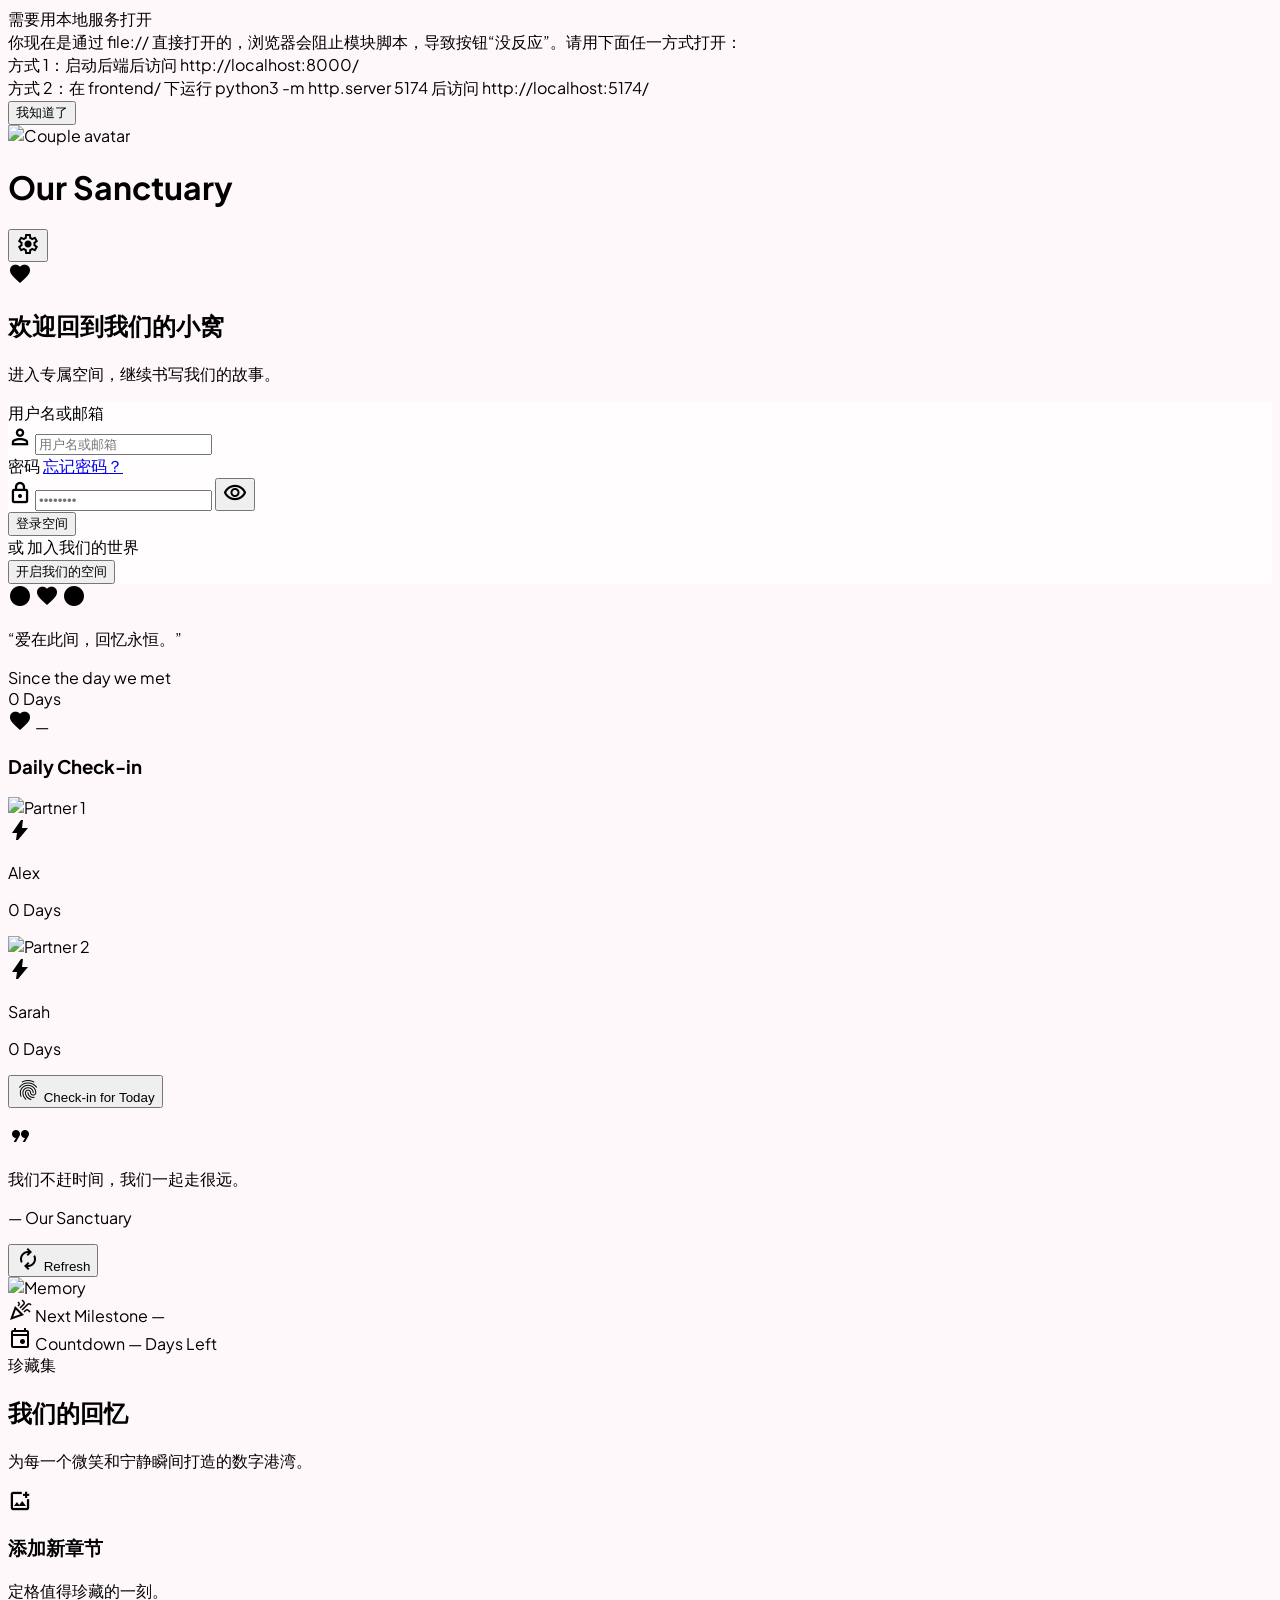
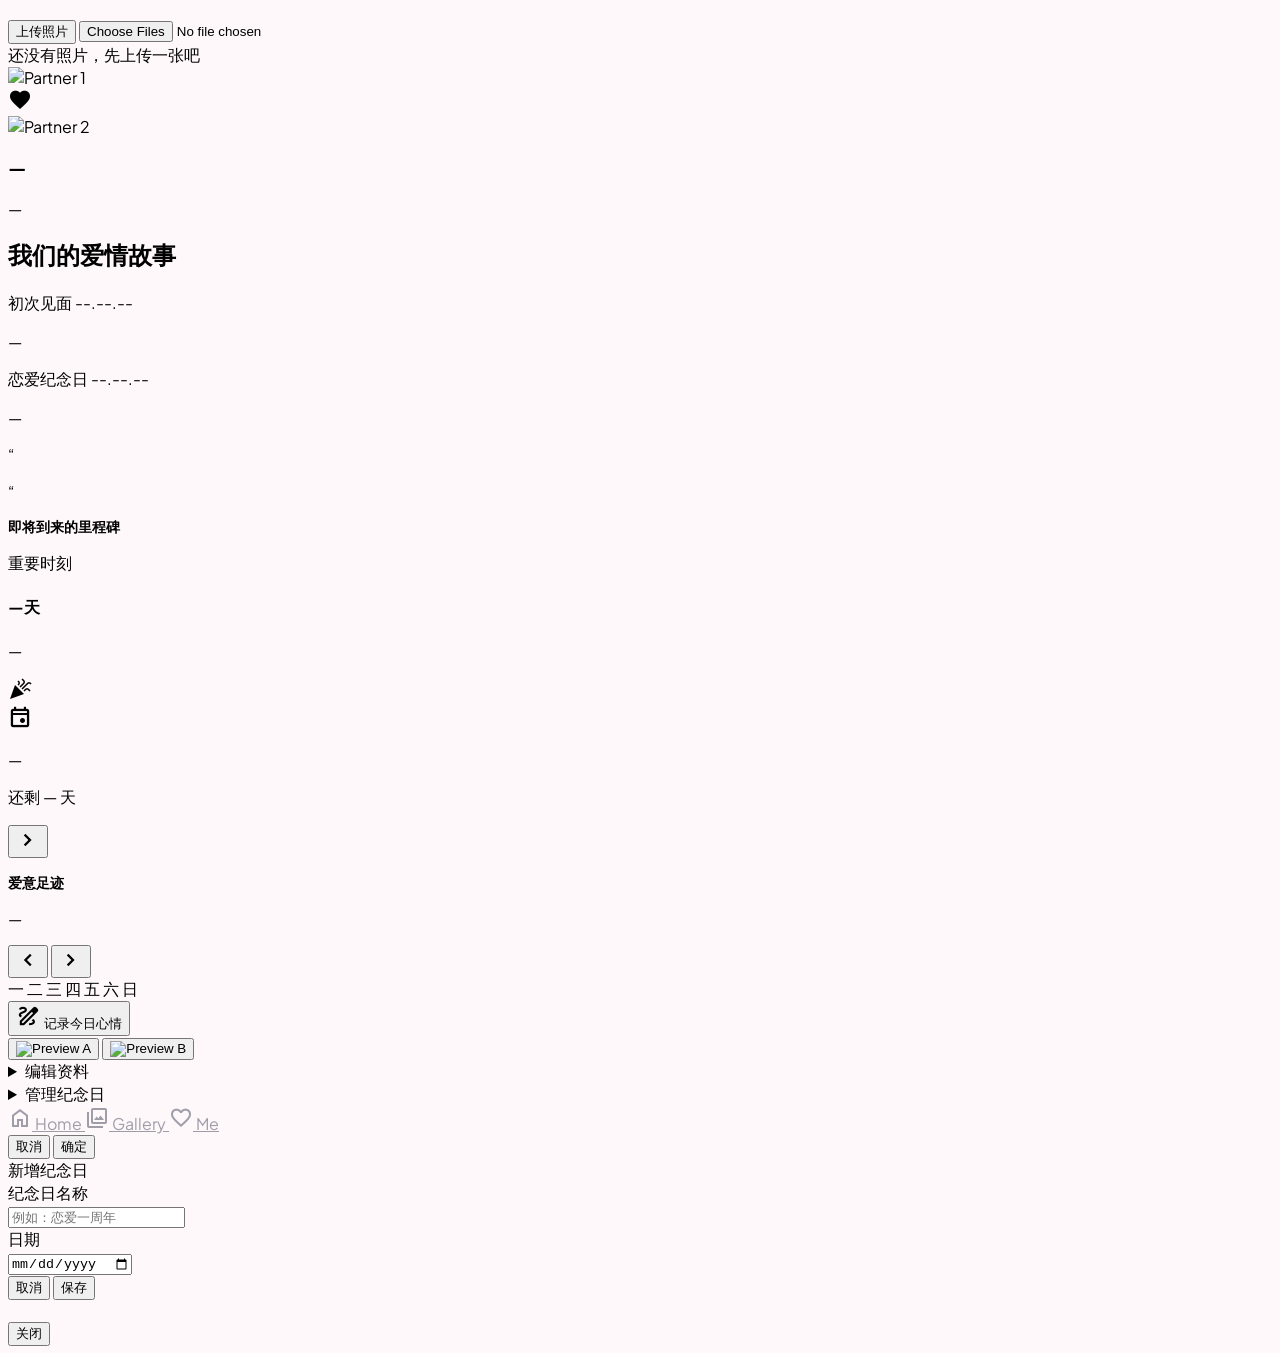
==== frontend/index.html @ 8867a03b "fix" ====
<!doctype html>
<html class="light" lang="zh-CN">
  <head>
    <meta charset="UTF-8" />
    <meta name="viewport" content="width=device-width, initial-scale=1.0, viewport-fit=cover" />
    <title>情侣空间</title>
    <script src="https://cdn.tailwindcss.com?plugins=forms,container-queries"></script>
    <link
      href="https://fonts.googleapis.com/css2?family=Noto+Serif:ital,wght@0,400;0,700;1,400&family=Plus+Jakarta+Sans:wght@300;400;500;600;700;800&display=swap"
      rel="stylesheet"
    />
    <link
      href="https://fonts.googleapis.com/css2?family=Material+Symbols+Outlined:wght,FILL@100..700,0..1&display=swap"
      rel="stylesheet"
    />
    <script id="tailwind-config">
      tailwind.config = {
        darkMode: "class",
        theme: {
          extend: {
            colors: {
              "on-background": "#1d1b1d",
              "surface-container-highest": "#e7e1e3",
              "surface-container-low": "#f8f2f4",
              "surface-dim": "#ded9db",
              "tertiary-fixed-dim": "#debfc2",
              surface: "#fef8fa",
              "surface-tint": "#78555e",
              "surface-container": "#f2ecee",
              "on-tertiary-container": "#735b5d",
              "primary-fixed-dim": "#e7bbc6",
              "on-tertiary-fixed": "#281719",
              "on-primary-fixed-variant": "#5e3e47",
              "on-primary-fixed": "#2d141c",
              outline: "#817476",
              "surface-container-lowest": "#ffffff",
              primary: "#78555e",
              "outline-variant": "#d3c3c5",
              "tertiary-fixed": "#fbdbde",
              "on-surface-variant": "#4f4446",
              "surface-bright": "#fef8fa",
              "inverse-on-surface": "#f5eff1",
              "primary-container": "#ffd1dc",
              background: "#fef8fa",
              secondary: "#5c5d6e",
              "primary-fixed": "#ffd9e2",
              "on-secondary": "#ffffff",
              "secondary-fixed": "#e1e1f5",
              "error-container": "#ffdad6",
              "tertiary-container": "#f5d5d8",
              "on-secondary-fixed-variant": "#444655",
              tertiary: "#70585b",
              "secondary-fixed-dim": "#c5c5d8",
              "surface-variant": "#e7e1e3",
              "on-tertiary": "#ffffff",
              "on-primary-container": "#7a5761",
              "on-primary": "#ffffff",
              "surface-container-high": "#ece7e9",
              "on-tertiary-fixed-variant": "#574144",
              "secondary-container": "#e1e1f5",
              "on-error-container": "#93000a",
              "inverse-primary": "#e7bbc6",
              "on-secondary-container": "#626374",
              "on-secondary-fixed": "#191b29",
              "inverse-surface": "#323031",
              error: "#ba1a1a",
              "on-surface": "#1d1b1d",
              "on-error": "#ffffff"
            },
            fontFamily: {
              headline: ["Noto Serif"],
              body: ["Plus Jakarta Sans"],
              label: ["Plus Jakarta Sans"]
            },
            borderRadius: { DEFAULT: "1rem", lg: "2rem", xl: "3rem", full: "9999px" }
          }
        }
      }
    </script>
    <link rel="stylesheet" href="./css/styles.css" />
  </head>
  <body class="text-on-surface select-none bg-background">
    <div id="fileHint" class="fixed inset-0 z-[80] hidden">
      <div class="absolute inset-0 bg-black/40"></div>
      <div class="absolute inset-0 flex items-center justify-center p-6">
        <div class="w-full max-w-md rounded-xl bg-surface/90 border border-outline-variant/30 shadow-[0px_12px_32px_rgba(120,85,94,0.10)] backdrop-blur-xl p-5">
          <div class="text-lg font-semibold">需要用本地服务打开</div>
          <div class="mt-2 text-sm text-slate-600 leading-relaxed">
            你现在是通过 file:// 直接打开的，浏览器会阻止模块脚本，导致按钮“没反应”。请用下面任一方式打开：
          </div>
          <div class="mt-3 text-sm font-medium">
            方式 1：启动后端后访问 http://localhost:8000/
          </div>
          <div class="mt-1 text-sm font-medium">
            方式 2：在 frontend/ 下运行 python3 -m http.server 5174 后访问 http://localhost:5174/
          </div>
          <button id="fileHintOk" class="mt-4 w-full px-4 py-3 rounded-lg bg-primary text-on-primary shadow-[0px_8px_24px_rgba(120,85,94,0.12)] font-bold active:scale-95 transition-all duration-300">
            我知道了
          </button>
        </div>
      </div>
    </div>
    <div id="app" class="min-h-screen">
      <header id="topAppBar" class="fixed top-0 w-full z-50 bg-surface/70 dark:bg-zinc-900/70 backdrop-blur-xl shadow-[0px_12px_32px_rgba(120,85,94,0.08)] flex justify-between items-center px-6 py-4 w-full">
        <div class="flex items-center gap-3">
          <div class="w-10 h-10 rounded-full bg-primary-container flex items-center justify-center overflow-hidden border-2 border-primary/10">
            <img
              id="headerAvatarImg"
              class="w-full h-full object-cover"
              alt="Couple avatar"
              src="https://lh3.googleusercontent.com/aida-public/[base64]"
            />
          </div>
          <h1 id="headerTitle" class="font-headline text-lg font-bold text-[#78555e] tracking-tight">Our Sanctuary</h1>
        </div>
        <button id="settingsBtn" class="hidden text-[#5c5d6e] hover:opacity-80 transition-opacity active:scale-95 duration-200" aria-label="Settings">
          <span class="material-symbols-outlined" style="font-variation-settings: 'FILL' 0, 'wght' 400, 'GRAD' 0, 'opsz' 24;">settings</span>
        </button>
      </header>

      <main class="pt-24 pb-32 px-5 space-y-8">
        <section id="view-login" class="view relative -mt-24 -mb-32 min-h-[100dvh] flex items-center justify-center p-6 selection:bg-primary-container selection:text-on-primary-container">
          <div class="fixed inset-0 -z-10 overflow-hidden">
            <div class="absolute top-[-10%] left-[-10%] w-[40%] h-[40%] rounded-full bg-primary-container/30 blur-[120px]"></div>
            <div class="absolute bottom-[-5%] right-[-5%] w-[50%] h-[50%] rounded-full bg-secondary-container/40 blur-[150px]"></div>
            <div
              class="absolute top-1/2 left-1/2 -translate-x-1/2 -translate-y-1/2 w-full h-full opacity-[0.03] pointer-events-none"
              style="background-image: url('https://lh3.googleusercontent.com/aida-public/[base64]');"
            ></div>
          </div>

          <main class="w-full max-w-[480px]">
            <header class="text-center mb-12">
              <div class="inline-flex items-center justify-center w-16 h-16 rounded-xl bg-primary-container text-primary mb-6 shadow-[0px_12px_32px_rgba(120,85,94,0.08)]">
                <span class="material-symbols-outlined text-3xl" style="font-variation-settings: 'FILL' 1;">favorite</span>
              </div>
              <h1 class="font-headline text-4xl font-bold text-primary tracking-tight mb-3">欢迎回到我们的小窝</h1>
              <p class="text-on-surface-variant font-body text-lg leading-relaxed px-4">进入专属空间，继续书写我们的故事。</p>
            </header>

            <div class="glass-panel rounded-xl p-8 md:p-10 shadow-[0px_12px_32px_rgba(120,85,94,0.08)]">
              <form class="space-y-6">
                <div class="space-y-2">
                  <label class="block font-label text-sm font-semibold text-secondary ml-1" for="authUsername">用户名或邮箱</label>
                  <div class="relative group">
                    <span class="material-symbols-outlined absolute left-4 top-1/2 -translate-y-1/2 text-on-surface-variant group-focus-within:text-primary transition-colors">person</span>
                    <input
                      id="authUsername"
                      name="username"
                      type="text"
                      class="w-full pl-12 pr-4 py-4 bg-surface-container-highest border-none rounded-md focus:ring-2 focus:ring-primary/20 placeholder:text-on-surface-variant/50 transition-all text-on-surface"
                      placeholder="用户名或邮箱"
                    />
                  </div>
                </div>

                <div class="space-y-2">
                  <div class="flex justify-between items-center ml-1">
                    <label class="block font-label text-sm font-semibold text-secondary" for="authPassword">密码</label>
                    <a class="text-xs font-semibold text-primary hover:underline transition-all" href="javascript:void(0)">忘记密码？</a>
                  </div>
                  <div class="relative group">
                    <span class="material-symbols-outlined absolute left-4 top-1/2 -translate-y-1/2 text-on-surface-variant group-focus-within:text-primary transition-colors">lock</span>
                    <input
                      id="authPassword"
                      name="password"
                      type="password"
                      class="w-full pl-12 pr-12 py-4 bg-surface-container-highest border-none rounded-md focus:ring-2 focus:ring-primary/20 placeholder:text-on-surface-variant/50 transition-all text-on-surface"
                      placeholder="••••••••"
                    />
                    <button
                      id="togglePasswordBtn"
                      class="absolute right-4 top-1/2 -translate-y-1/2 text-on-surface-variant hover:text-primary transition-colors"
                      type="button"
                      aria-label="Toggle password visibility"
                    >
                      <span id="togglePasswordIcon" class="material-symbols-outlined text-sm">visibility</span>
                    </button>
                  </div>
                </div>

                <button
                  id="loginBtn"
                  class="w-full bg-gradient-to-br from-primary to-[#8d6671] text-on-primary py-4 rounded-lg font-label font-bold text-lg shadow-[0px_8px_24px_rgba(120,85,94,0.2)] hover:shadow-[0px_12px_32px_rgba(120,85,94,0.3)] hover:-translate-y-0.5 active:scale-[0.98] transition-all"
                  type="button"
                >
                  登录空间
                </button>
              </form>

              <div class="relative my-8">
                <div class="absolute inset-0 flex items-center">
                  <div class="w-full border-t border-outline-variant/30"></div>
                </div>
                <div class="relative flex justify-center text-xs uppercase tracking-widest font-bold">
                  <span class="bg-white/0 px-4 text-on-surface-variant">或 加入我们的世界</span>
                </div>
              </div>

              <button
                id="registerBtn"
                class="w-full bg-surface-container-low text-primary py-4 rounded-lg font-label font-bold text-lg border border-primary/10 hover:bg-primary-container/30 active:scale-[0.98] transition-all"
                type="button"
              >
                开启我们的空间
              </button>
            </div>

            <footer class="mt-12 text-center">
              <div class="flex items-center justify-center gap-2 text-primary/40 mb-4">
                <span class="material-symbols-outlined text-xs" style="font-variation-settings: 'FILL' 1;">circle</span>
                <span class="material-symbols-outlined text-xs" style="font-variation-settings: 'FILL' 1;">favorite</span>
                <span class="material-symbols-outlined text-xs" style="font-variation-settings: 'FILL' 1;">circle</span>
              </div>
              <p class="font-headline italic text-on-surface-variant/80 text-sm">“爱在此间，回忆永恒。”</p>
            </footer>
          </main>
        </section>

        <section id="view-home" class="view hidden space-y-8 max-w-md mx-auto">
          <section class="relative overflow-hidden rounded-xl p-8 bg-gradient-to-br from-primary to-primary-container text-white shadow-[0px_12px_32px_rgba(120,85,94,0.15)]">
            <div class="absolute -right-8 -top-8 w-32 h-32 bg-white/10 rounded-full blur-2xl"></div>
            <div class="relative z-10 flex flex-col items-center text-center">
              <span class="font-label text-xs uppercase tracking-[0.2em] opacity-80 mb-2">Since the day we met</span>
              <div class="flex items-baseline gap-2">
                <span id="loveDays" class="font-headline text-6xl font-bold tracking-tighter">0</span>
                <span class="font-headline text-2xl opacity-90">Days</span>
              </div>
              <div class="mt-6 px-4 py-2 bg-white/20 backdrop-blur-md rounded-full flex items-center gap-2">
                <span class="material-symbols-outlined text-sm" style="font-variation-settings: 'FILL' 1;">favorite</span>
                <span id="loveDateBadge" class="font-label text-xs font-semibold">—</span>
              </div>
            </div>
          </section>

          <section class="bg-surface-container-low rounded-xl p-6 relative">
            <div class="mb-6">
              <h3 class="font-headline text-xl text-primary font-bold text-center mb-6">Daily Check-in</h3>
              <div class="flex justify-around items-center mb-8 gap-4">
                <div class="flex flex-col items-center gap-2">
                  <div class="relative">
                    <div class="w-14 h-14 rounded-full border-2 border-primary/20 overflow-hidden bg-primary-container">
                      <img id="homeAvatarYourImg" alt="Partner 1" class="w-full h-full object-cover" />
                    </div>
                    <div class="absolute -bottom-1 -right-1 bg-primary text-white rounded-full p-1">
                      <span class="material-symbols-outlined text-[10px] block" style="font-variation-settings: 'FILL' 1;">bolt</span>
                    </div>
                  </div>
                  <div class="text-center">
                    <p id="homeNameYour" class="font-label text-[10px] uppercase tracking-wider text-secondary font-bold">Alex</p>
                    <p class="font-headline text-sm text-primary font-bold"><span id="streakDays">0</span> Days</p>
                  </div>
                </div>

                <div class="h-12 w-[1px] bg-outline-variant/30 self-center"></div>

                <div class="flex flex-col items-center gap-2">
                  <div class="relative">
                    <div class="w-14 h-14 rounded-full border-2 border-primary/20 overflow-hidden bg-tertiary-container">
                      <img id="homeAvatarPartnerImg" alt="Partner 2" class="w-full h-full object-cover" />
                    </div>
                    <div class="absolute -bottom-1 -right-1 bg-primary text-white rounded-full p-1">
                      <span class="material-symbols-outlined text-[10px] block" style="font-variation-settings: 'FILL' 1;">bolt</span>
                    </div>
                  </div>
                  <div class="text-center">
                    <p id="homeNamePartner" class="font-label text-[10px] uppercase tracking-wider text-secondary font-bold">Sarah</p>
                    <p class="font-headline text-sm text-primary font-bold"><span id="totalCheckins">0</span> Days</p>
                  </div>
                </div>
              </div>
            </div>

            <div class="flex flex-col items-center gap-4">
              <button class="w-full py-4 bg-primary text-on-primary rounded-lg font-bold flex items-center justify-center gap-3 shadow-[0px_8px_24px_rgba(120,85,94,0.12)] active:scale-95 transition-all duration-300" id="checkinBtn">
                <span class="material-symbols-outlined" style="font-variation-settings: 'FILL' 0;">fingerprint</span>
                <span id="checkinBtnText">Check-in for Today</span>
              </button>
              <p class="font-label text-[10px] text-secondary tracking-widest uppercase opacity-60 text-center" id="checkinMeta"></p>
            </div>
          </section>

          <section class="py-4">
            <div class="relative px-8 py-10 rounded-xl bg-surface-container-highest/30 border border-outline-variant/15 text-center">
              <span class="absolute top-0 left-1/2 -translate-x-1/2 -translate-y-1/2 w-10 h-10 bg-surface flex items-center justify-center rounded-full text-primary-container shadow-sm">
                <span class="material-symbols-outlined text-2xl" style="font-variation-settings: 'FILL' 1;">format_quote</span>
              </span>
              <p id="quoteText" class="font-headline text-lg italic text-on-surface leading-relaxed"></p>
              <p id="quoteAuthor" class="font-label text-xs mt-6 text-secondary uppercase tracking-widest font-semibold">—</p>
              <button id="nextQuoteBtn" class="mt-6 inline-flex items-center justify-center gap-2 px-5 py-3 rounded-full bg-surface-container-lowest border border-outline-variant/25 text-primary font-bold active:scale-95 transition-all duration-300">
                <span class="material-symbols-outlined text-[18px]" style="font-variation-settings: 'FILL' 0;">autorenew</span>
                Refresh
              </button>
            </div>
          </section>

          <section class="grid grid-cols-2 gap-4">
            <div class="col-span-1 aspect-square rounded-xl overflow-hidden shadow-sm">
              <img
                class="w-full h-full object-cover"
                alt="Memory"
                src="https://lh3.googleusercontent.com/aida-public/[base64]"
              />
            </div>
            <div class="col-span-1 space-y-4">
              <div class="h-[calc(50%-0.5rem)] bg-secondary-container rounded-xl flex flex-col items-center justify-center p-4 text-center">
                <span class="material-symbols-outlined text-primary mb-1" style="font-variation-settings: 'FILL' 0;">celebration</span>
                <span class="font-label text-[10px] uppercase tracking-tighter text-on-secondary-container font-bold">Next Milestone</span>
                <span id="nextMilestoneName" class="font-body text-xs text-on-secondary-container">—</span>
              </div>
              <div class="h-[calc(50%-0.5rem)] bg-surface-container-highest rounded-xl flex flex-col items-center justify-center p-4 text-center">
                <span class="material-symbols-outlined text-primary mb-1" style="font-variation-settings: 'FILL' 0;">event</span>
                <span class="font-label text-[10px] uppercase tracking-tighter text-on-surface-variant font-bold">Countdown</span>
                <span class="font-headline text-sm text-primary font-bold"><span id="nextMilestoneDaysLeft">—</span> Days Left</span>
              </div>
            </div>
          </section>
        </section>

        <section id="view-album" class="view hidden max-w-5xl mx-auto">
          <section class="mb-12">
            <span class="font-label text-secondary text-[10px] uppercase tracking-[0.2em] mb-2 block">珍藏集</span>
            <h2 class="font-headline text-4xl text-primary leading-tight">我们的回忆</h2>
            <p class="text-on-surface-variant mt-3 max-w-xs">为每一个微笑和宁静瞬间打造的数字港湾。</p>
          </section>

          <section class="mb-12">
            <div class="relative group">
              <div class="absolute -inset-1 bg-gradient-to-r from-primary to-primary-container rounded-xl blur opacity-25 group-hover:opacity-40 transition duration-1000"></div>
              <div class="relative bg-surface-container-lowest border-2 border-dashed border-outline-variant/30 rounded-xl p-8 flex flex-col items-center justify-center text-center transition-all hover:bg-surface-container-low">
                <div class="w-16 h-16 bg-primary-container rounded-full flex items-center justify-center mb-4 shadow-sm">
                  <span class="material-symbols-outlined text-primary text-3xl">add_photo_alternate</span>
                </div>
                <h3 class="font-headline text-xl text-primary mb-1">添加新章节</h3>
                <p class="text-on-surface-variant text-sm mb-6">定格值得珍藏的一刻。</p>
                <button id="albumUploadBtn" class="bg-primary text-on-primary px-8 py-3 rounded-lg font-label font-semibold shadow-lg hover:opacity-90 active:scale-95 transition-all">
                  上传照片
                </button>
                <input id="photoInput" type="file" accept="image/*" multiple class="hidden" />
              </div>
            </div>
          </section>

          <div id="albumGrid" class="gallery-waterfall"></div>
          <div id="albumEmpty" class="text-center text-sm text-secondary/80 hidden mt-6">还没有照片，先上传一张吧</div>
        </section>

        <section id="view-me" class="view hidden space-y-10 max-w-2xl mx-auto">
          <section class="flex flex-col items-center text-center space-y-6">
            <div class="relative flex items-center justify-center -space-x-4">
              <div class="w-28 h-28 rounded-xl overflow-hidden shadow-xl rotate-[-3deg] border-4 border-surface-container-lowest bg-primary-container">
                <img id="meAvatarYourImg" class="w-full h-full object-cover" alt="Partner 1" />
              </div>
              <div class="z-10 bg-primary-container text-on-primary-container p-3 rounded-full shadow-lg">
                <span class="material-symbols-outlined" style="font-variation-settings: 'FILL' 1;">favorite</span>
              </div>
              <div class="w-28 h-28 rounded-xl overflow-hidden shadow-xl rotate-[3deg] border-4 border-surface-container-lowest bg-tertiary-container">
                <img id="meAvatarPartnerImg" class="w-full h-full object-cover" alt="Partner 2" />
              </div>
            </div>
            <div class="space-y-1">
              <h1 id="meCoupleNames" class="font-headline text-2xl font-bold text-primary tracking-tight">—</h1>
              <p id="meSinceText" class="text-secondary font-label text-sm tracking-widest uppercase">—</p>
            </div>
          </section>

          <section class="space-y-6">
            <div class="flex items-center gap-4">
              <div class="h-[1px] flex-grow bg-outline-variant opacity-30"></div>
              <h2 class="font-headline text-xl italic text-primary">我们的爱情故事</h2>
              <div class="h-[1px] flex-grow bg-outline-variant opacity-30"></div>
            </div>
            <div class="grid grid-cols-2 gap-4">
              <div class="bg-surface-container-low p-6 rounded-xl flex flex-col items-center text-center space-y-2">
                <span class="text-secondary-container bg-secondary px-2 py-0.5 rounded-full text-[10px] tracking-tighter uppercase font-bold">初次见面</span>
                <span id="meMetDateText" class="font-headline text-2xl text-primary">--.--.--</span>
                <p id="meMetNote" class="text-on-surface-variant text-xs font-body">—</p>
              </div>
              <div class="bg-surface-container-low p-6 rounded-xl flex flex-col items-center text-center space-y-2">
                <span class="text-primary-container bg-primary px-2 py-0.5 rounded-full text-[10px] tracking-tighter uppercase font-bold">恋爱纪念日</span>
                <span id="meLoveDateText" class="font-headline text-2xl text-primary">--.--.--</span>
                <p id="meLoveNote" class="text-on-surface-variant text-xs font-body">—</p>
              </div>
            </div>

            <div class="relative bg-surface-container-highest/30 p-8 rounded-xl border border-outline-variant/10">
              <span class="absolute top-4 left-4 text-primary/20 font-headline text-6xl leading-none">“</span>
              <p id="meSloganText" class="font-headline text-lg text-on-surface leading-relaxed text-center px-4 italic"></p>
              <span class="absolute bottom-4 right-4 text-primary/20 font-headline text-6xl leading-none rotate-180">“</span>
            </div>
          </section>

          <section class="space-y-4">
            <h3 class="font-label title-sm uppercase tracking-widest text-secondary px-2">即将到来的里程碑</h3>
            <div class="bg-primary text-on-primary p-6 rounded-xl shadow-[0px_12px_32px_rgba(120,85,94,0.12)] flex items-center justify-between overflow-hidden relative">
              <div class="z-10 space-y-1">
                <p class="text-primary-container font-label text-[10px] uppercase tracking-[0.2em] font-bold">重要时刻</p>
                <h4 class="font-headline text-3xl"><span id="milestonePrimaryDays">—</span>天</h4>
                <p id="milestonePrimaryDesc" class="text-on-primary/80 text-sm">—</p>
              </div>
              <div class="z-10 w-20 h-20 flex items-center justify-center bg-white/10 rounded-full backdrop-blur-md">
                <span class="material-symbols-outlined text-4xl" style="font-variation-settings: 'FILL' 1;">celebration</span>
              </div>
              <div class="absolute -right-8 -top-8 w-32 h-32 bg-primary-container/10 rounded-full"></div>
            </div>

            <div class="bg-surface-container-low p-5 rounded-xl flex items-center gap-4">
              <div class="w-12 h-12 bg-secondary-container rounded-full flex items-center justify-center text-on-secondary-container">
                <span class="material-symbols-outlined">event</span>
              </div>
              <div class="flex-grow">
                <p id="milestoneSecondaryName" class="text-xs text-secondary font-bold uppercase tracking-wider">—</p>
                <p class="font-headline text-on-surface">还剩 <span id="milestoneSecondaryDays">—</span> 天</p>
              </div>
              <button id="milestoneSecondaryAction" class="text-primary" aria-label="Milestone">
                <span class="material-symbols-outlined">chevron_right</span>
              </button>
            </div>
          </section>

          <section class="space-y-4">
            <h3 class="font-label title-sm uppercase tracking-widest text-secondary px-2">爱意足迹</h3>
            <div class="bg-surface-container-low p-6 rounded-xl">
              <div class="flex justify-between items-center mb-6">
                <p class="font-headline text-primary text-lg" id="currentMonthYear">—</p>
                <div class="flex gap-1">
                  <button id="calPrevBtn" class="w-8 h-8 rounded-full flex items-center justify-center text-secondary hover:bg-surface-container transition-colors" aria-label="Prev month">
                    <span class="material-symbols-outlined text-sm">chevron_left</span>
                  </button>
                  <button id="calNextBtn" class="w-8 h-8 rounded-full flex items-center justify-center text-secondary hover:bg-surface-container transition-colors" aria-label="Next month">
                    <span class="material-symbols-outlined text-sm">chevron_right</span>
                  </button>
                </div>
              </div>
              <div class="grid grid-cols-7 gap-y-4 text-center mb-2">
                <span class="text-[10px] text-secondary/60 uppercase font-bold">一</span>
                <span class="text-[10px] text-secondary/60 uppercase font-bold">二</span>
                <span class="text-[10px] text-secondary/60 uppercase font-bold">三</span>
                <span class="text-[10px] text-secondary/60 uppercase font-bold">四</span>
                <span class="text-[10px] text-secondary/60 uppercase font-bold">五</span>
                <span class="text-[10px] text-secondary/60 uppercase font-bold">六</span>
                <span class="text-[10px] text-secondary/60 uppercase font-bold">日</span>
              </div>
              <div class="grid grid-cols-7 gap-y-4 text-center" id="calendarGrid"></div>

              <button class="w-full mt-6 py-3 bg-primary-container text-on-primary-container rounded-full text-xs font-bold uppercase tracking-widest hover:opacity-90 active:scale-[0.98] transition-all flex items-center justify-center gap-2" id="checkInBtn">
                <span class="material-symbols-outlined text-sm">draw</span>
                记录今日心情
              </button>
            </div>
          </section>

          <section class="grid grid-cols-3 gap-3">
            <button id="mePreviewA" class="col-span-2 h-48 rounded-xl overflow-hidden bg-surface-container-lowest" aria-label="Preview A">
              <img
                id="mePreviewAImg"
                class="w-full h-full object-cover"
                alt="Preview A"
                src="https://lh3.googleusercontent.com/aida-public/[base64]"
              />
            </button>
            <button id="mePreviewB" class="col-span-1 h-48 rounded-xl overflow-hidden bg-surface-container-lowest" aria-label="Preview B">
              <img
                id="mePreviewBImg"
                class="w-full h-full object-cover"
                alt="Preview B"
                src="https://lh3.googleusercontent.com/aida-public/[base64]"
              />
            </button>
          </section>

          <details class="bg-surface-container-low rounded-xl p-6">
            <summary class="cursor-pointer font-headline text-lg font-bold text-primary select-none">编辑资料</summary>
            <div class="mt-4 grid grid-cols-2 gap-4">
              <label class="block">
                <div class="font-label text-[10px] uppercase tracking-widest text-secondary font-bold mb-2">我的昵称</div>
                <input id="inputYourNickname" class="w-full rounded-lg bg-surface border border-outline-variant/30 px-4 py-3 focus:border-primary/40 focus:ring-4 focus:ring-primary-container/40" />
              </label>
              <label class="block">
                <div class="font-label text-[10px] uppercase tracking-widest text-secondary font-bold mb-2">TA 的昵称</div>
                <input id="inputPartnerNickname" class="w-full rounded-lg bg-surface border border-outline-variant/30 px-4 py-3 focus:border-primary/40 focus:ring-4 focus:ring-primary-container/40" />
              </label>
              <label class="block">
                <div class="font-label text-[10px] uppercase tracking-widest text-secondary font-bold mb-2">相识日</div>
                <input id="inputMetDate" type="date" class="w-full rounded-lg bg-surface border border-outline-variant/30 px-4 py-3 focus:border-primary/40 focus:ring-4 focus:ring-primary-container/40" />
              </label>
              <label class="block">
                <div class="font-label text-[10px] uppercase tracking-widest text-secondary font-bold mb-2">在一起日期</div>
                <input id="inputTogetherDate" type="date" class="w-full rounded-lg bg-surface border border-outline-variant/30 px-4 py-3 focus:border-primary/40 focus:ring-4 focus:ring-primary-container/40" />
              </label>
              <label class="block col-span-2">
                <div class="font-label text-[10px] uppercase tracking-widest text-secondary font-bold mb-2">恋爱宣言</div>
                <input id="inputSlogan" class="w-full rounded-lg bg-surface border border-outline-variant/30 px-4 py-3 focus:border-primary/40 focus:ring-4 focus:ring-primary-container/40" placeholder="写一句你们的宣言" />
              </label>
              <div class="block col-span-2">
                <div class="font-label text-[10px] uppercase tracking-widest text-secondary font-bold mb-2">我的头像</div>
                <label for="inputYourAvatarFile" class="w-full rounded-lg bg-surface border border-outline-variant/30 px-4 py-3 focus-within:border-primary/40 focus-within:ring-4 focus-within:ring-primary-container/40 flex items-center justify-between gap-3 cursor-pointer select-none active:scale-[0.99] transition-all duration-300">
                  <div class="flex items-center gap-3 min-w-0">
                    <span class="material-symbols-outlined text-[18px] text-secondary/70" style="font-variation-settings: 'FILL' 0;">photo_camera</span>
                    <span id="yourAvatarFileName" class="text-sm text-secondary/70 truncate">未选择图片</span>
                  </div>
                  <span class="text-xs px-4 py-2 rounded-full bg-primary-container text-on-primary-container font-bold whitespace-nowrap">选择</span>
                </label>
                <input id="inputYourAvatarFile" type="file" accept="image/*" class="sr-only" />
                <input id="inputYourAvatar" type="hidden" />
              </div>
              <div class="block col-span-2">
                <div class="font-label text-[10px] uppercase tracking-widest text-secondary font-bold mb-2">TA 的头像</div>
                <label for="inputPartnerAvatarFile" class="w-full rounded-lg bg-surface border border-outline-variant/30 px-4 py-3 focus-within:border-primary/40 focus-within:ring-4 focus-within:ring-primary-container/40 flex items-center justify-between gap-3 cursor-pointer select-none active:scale-[0.99] transition-all duration-300">
                  <div class="flex items-center gap-3 min-w-0">
                    <span class="material-symbols-outlined text-[18px] text-secondary/70" style="font-variation-settings: 'FILL' 0;">photo_camera</span>
                    <span id="partnerAvatarFileName" class="text-sm text-secondary/70 truncate">未选择图片</span>
                  </div>
                  <span class="text-xs px-4 py-2 rounded-full bg-primary-container text-on-primary-container font-bold whitespace-nowrap">选择</span>
                </label>
                <input id="inputPartnerAvatarFile" type="file" accept="image/*" class="sr-only" />
                <input id="inputPartnerAvatar" type="hidden" />
              </div>
            </div>

            <button id="saveProfileBtn" class="mt-6 w-full px-4 py-4 rounded-lg bg-primary text-on-primary shadow-[0px_8px_24px_rgba(120,85,94,0.12)] font-bold active:scale-95 transition-all duration-300 flex items-center justify-center gap-2">
              <span class="material-symbols-outlined text-[18px]" style="font-variation-settings: 'FILL' 0;">save</span>
              保存资料
            </button>
          </details>

          <details class="bg-surface-container-low rounded-xl p-6">
            <summary class="cursor-pointer font-headline text-lg font-bold text-primary select-none">管理纪念日</summary>
            <div class="mt-4 flex items-center justify-between">
              <div class="font-label text-[10px] uppercase tracking-widest text-secondary font-bold">重要纪念日</div>
              <button id="addAnniversaryBtn" class="px-4 py-2 rounded-full bg-surface-container-lowest border border-outline-variant/25 text-primary font-bold active:scale-95 transition-all duration-300 flex items-center gap-2">
                <span class="material-symbols-outlined text-[18px]" style="font-variation-settings: 'FILL' 0;">add</span>
                新增
              </button>
            </div>
            <div id="anniversaryList" class="mt-4 space-y-2"></div>
            <div id="anniversaryEmpty" class="mt-4 text-sm text-secondary/80 hidden">还没有纪念日，新增一个吧</div>
          </details>
        </section>
      </main>

      <nav class="fixed bottom-0 left-0 w-full flex justify-around items-center px-4 pb-8 pt-4 bg-[#fef8fa]/70 backdrop-blur-xl z-50 rounded-t-[3rem] shadow-[0px_-8px_24px_rgba(120,85,94,0.06)]">
        <a href="#home" id="tab-home" class="tab flex flex-col items-center justify-center rounded-full px-6 py-2 transition-all hover:scale-105 active:scale-90 duration-300">
          <span class="material-symbols-outlined" style="font-variation-settings: 'FILL' 0;">home</span>
          <span class="font-label text-[10px] uppercase tracking-widest font-bold mt-1">Home</span>
        </a>
        <a href="#album" id="tab-album" class="tab flex flex-col items-center justify-center rounded-full px-6 py-2 transition-all hover:scale-105 active:scale-90 duration-300">
          <span class="material-symbols-outlined" style="font-variation-settings: 'FILL' 0;">photo_library</span>
          <span class="font-label text-[10px] uppercase tracking-widest font-bold mt-1">Gallery</span>
        </a>
        <a href="#me" id="tab-me" class="tab flex flex-col items-center justify-center rounded-full px-6 py-2 transition-all hover:scale-105 active:scale-90 duration-300">
          <span class="material-symbols-outlined" style="font-variation-settings: 'FILL' 0;">favorite</span>
          <span class="font-label text-[10px] uppercase tracking-widest font-bold mt-1">Me</span>
        </a>
      </nav>

      <div id="toastRoot" class="fixed top-16 left-0 right-0 z-50 pointer-events-none"></div>

      <div id="modalRoot" class="fixed inset-0 z-50 hidden">
        <div class="absolute inset-0 bg-black/40"></div>
        <div class="absolute inset-0 flex items-end justify-center p-4">
          <div class="w-full max-w-md rounded-xl bg-surface/90 border border-outline-variant/30 shadow-[0px_12px_32px_rgba(120,85,94,0.10)] backdrop-blur-xl p-4">
            <div id="modalTitle" class="font-headline font-bold text-primary"></div>
            <div id="modalBody" class="mt-2 text-sm text-secondary/85"></div>
            <div class="mt-4 grid grid-cols-2 gap-3">
              <button id="modalCancel" class="px-4 py-3 rounded-lg bg-surface-container-lowest border border-outline-variant/25 text-primary font-bold active:scale-95 transition-all duration-300">
                取消
              </button>
              <button id="modalOk" class="px-4 py-3 rounded-lg bg-primary text-on-primary shadow-[0px_8px_24px_rgba(120,85,94,0.12)] font-bold active:scale-95 transition-all duration-300">
                确定
              </button>
            </div>
          </div>
        </div>
      </div>

      <div id="anniversaryModalRoot" class="fixed inset-0 z-[55] hidden">
        <div class="absolute inset-0 bg-black/40"></div>
        <div class="absolute inset-0 flex items-end justify-center p-4">
          <div class="w-full max-w-md rounded-xl bg-surface/90 border border-outline-variant/30 shadow-[0px_12px_32px_rgba(120,85,94,0.10)] backdrop-blur-xl p-4">
            <div id="anniversaryModalTitle" class="font-headline font-bold text-primary">新增纪念日</div>
            <div class="mt-4 space-y-4">
              <label class="block">
                <div class="font-label text-[10px] uppercase tracking-widest text-secondary font-bold mb-2">纪念日名称</div>
                <input id="anniversaryNameInput" class="w-full rounded-lg bg-surface border border-outline-variant/30 px-4 py-3 focus:border-primary/40 focus:ring-4 focus:ring-primary-container/40" placeholder="例如：恋爱一周年" />
              </label>
              <label class="block">
                <div class="font-label text-[10px] uppercase tracking-widest text-secondary font-bold mb-2">日期</div>
                <input id="anniversaryDayInput" type="date" class="w-full rounded-lg bg-surface border border-outline-variant/30 px-4 py-3 focus:border-primary/40 focus:ring-4 focus:ring-primary-container/40" />
              </label>
            </div>
            <div class="mt-4 grid grid-cols-2 gap-3">
              <button id="anniversaryModalCancel" class="px-4 py-3 rounded-lg bg-surface-container-lowest border border-outline-variant/25 text-primary font-bold active:scale-95 transition-all duration-300">
                取消
              </button>
              <button id="anniversaryModalOk" class="px-4 py-3 rounded-lg bg-primary text-on-primary shadow-[0px_8px_24px_rgba(120,85,94,0.12)] font-bold active:scale-95 transition-all duration-300">
                保存
              </button>
            </div>
          </div>
        </div>
      </div>

      <div id="viewerRoot" class="fixed inset-0 z-[60] hidden">
        <div class="absolute inset-0 bg-black/80"></div>
        <div class="absolute inset-0 flex items-center justify-center p-4">
          <img id="viewerImg" class="max-h-[85vh] max-w-[92vw] rounded-xl shadow-[0px_12px_32px_rgba(0,0,0,0.30)] select-none" />
        </div>
        <button id="viewerClose" class="absolute top-4 right-4 px-4 py-2 rounded-full bg-white/20 text-white backdrop-blur-md active:scale-95">
          关闭
        </button>
      </div>
    </div>

    <script type="module" src="./js/app.js"></script>
    <script>
      ;(function () {
        if (location.protocol !== "file:") return
        var el = document.getElementById("fileHint")
        if (!el) return
        el.classList.remove("hidden")
        var ok = document.getElementById("fileHintOk")
        if (ok) ok.addEventListener("click", function () { el.classList.add("hidden") })
      })()
    </script>
  </body>
</html>
---- frontend/css/styles.css ----
:root {
  --safe-bottom: env(safe-area-inset-bottom, 0px);
}

body {
  min-height: max(884px, 100dvh);
  padding-bottom: var(--safe-bottom);
  font-family: "Plus Jakarta Sans", system-ui, -apple-system, BlinkMacSystemFont, "Segoe UI", sans-serif;
  background-color: #fef8fa;
}

.tab {
  color: rgba(92, 93, 110, 0.65);
  opacity: 0.9;
}

.tab.is-active {
  background: #ffd1dc;
  color: #78555e;
  opacity: 1;
}

.tab.is-active .material-symbols-outlined {
  font-variation-settings: "FILL" 1, "wght" 600, "GRAD" 0, "opsz" 24;
}

.material-symbols-outlined {
  font-variation-settings: "FILL" 0, "wght" 500, "GRAD" 0, "opsz" 24;
}

.glass-card {
  background: rgba(255, 255, 255, 0.7);
  backdrop-filter: blur(20px);
}

.glass-panel {
  background: rgba(255, 255, 255, 0.7);
  backdrop-filter: blur(20px);
  -webkit-backdrop-filter: blur(20px);
}

.font-noto-serif {
  font-family: "Noto Serif", serif;
}

.headline-md {
  font-size: 1.5rem;
  line-height: 2rem;
  font-weight: 700;
}

.title-sm {
  font-size: 0.875rem;
  line-height: 1.25rem;
  font-weight: 600;
}

.gallery-waterfall {
  column-count: 2;
  column-gap: 1rem;
}

@media (min-width: 768px) {
  .gallery-waterfall {
    column-count: 3;
  }
}

.gallery-item {
  break-inside: avoid;
  margin-bottom: 1rem;
}

.pop {
  animation: pop 0.28s ease-out both;
}

@keyframes pop {
  0% {
    transform: scale(0.96);
    opacity: 0.5;
  }
  100% {
    transform: scale(1);
    opacity: 1;
  }
}
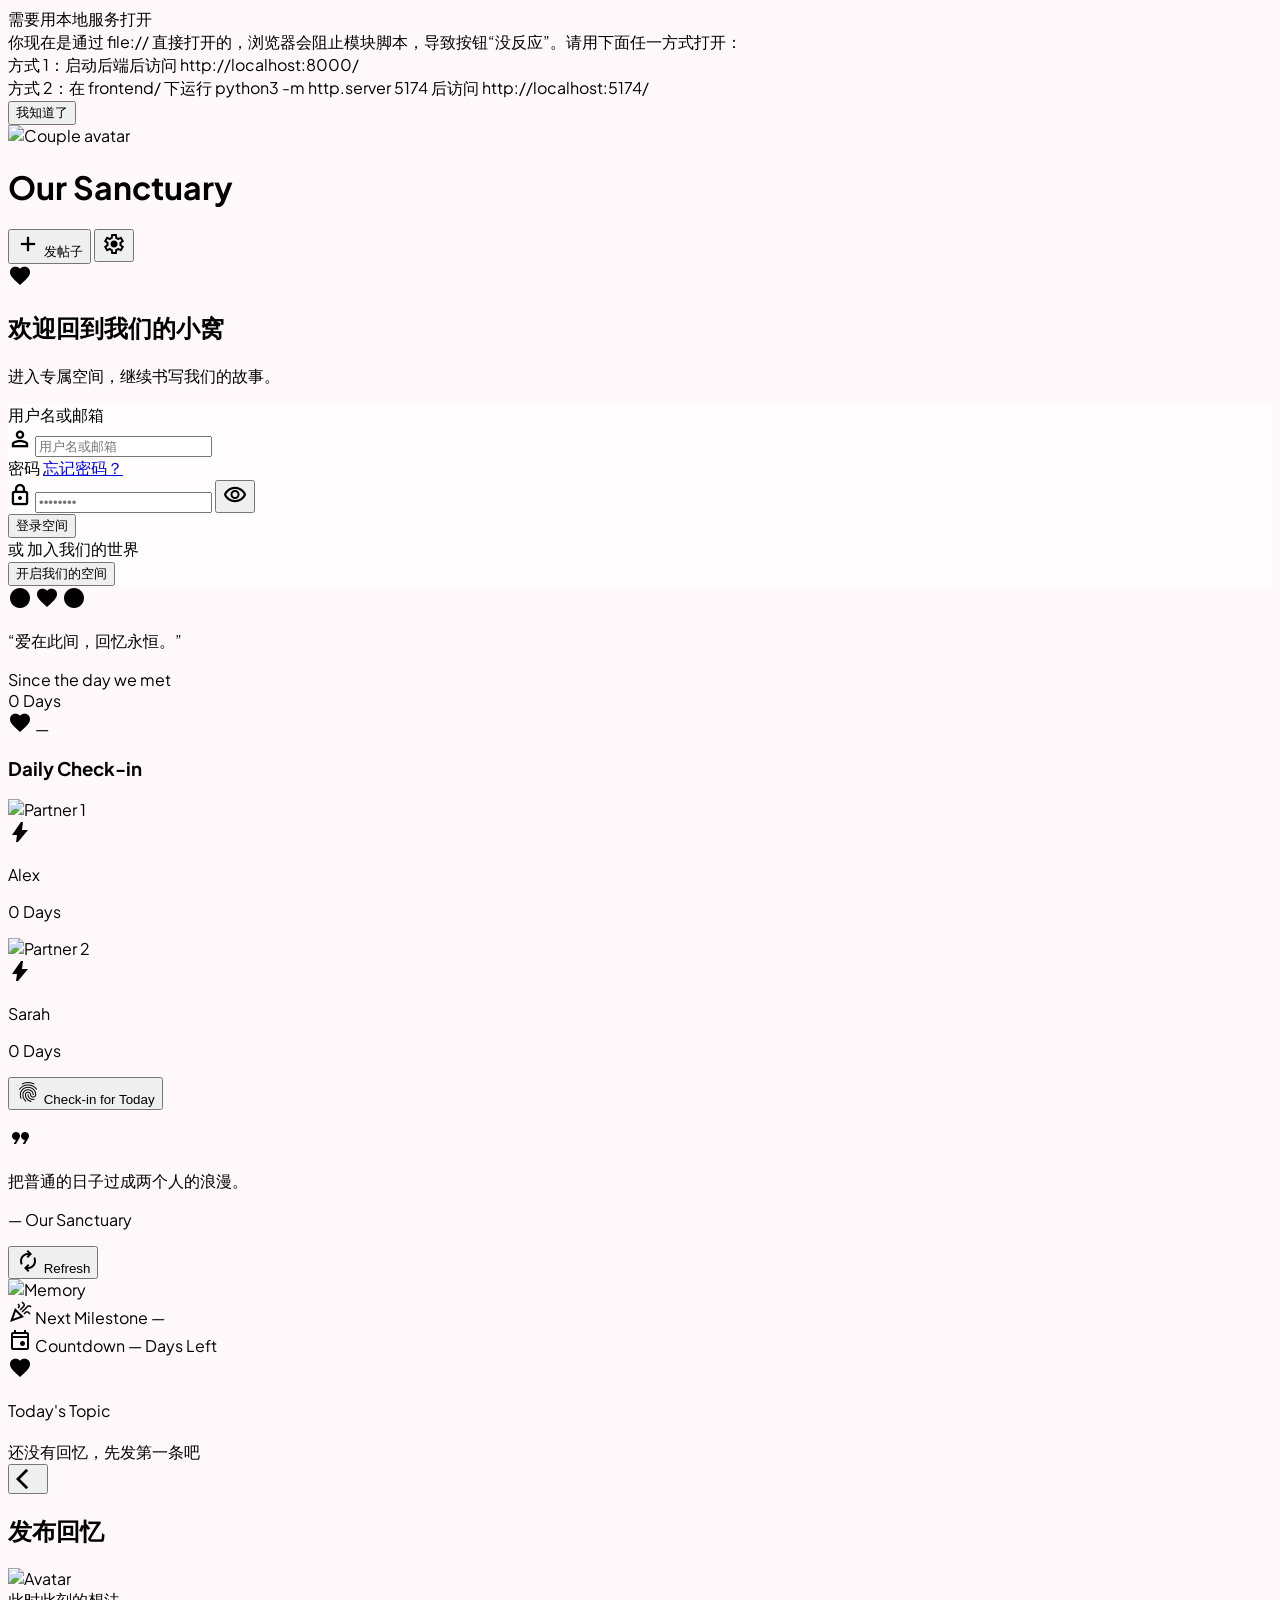
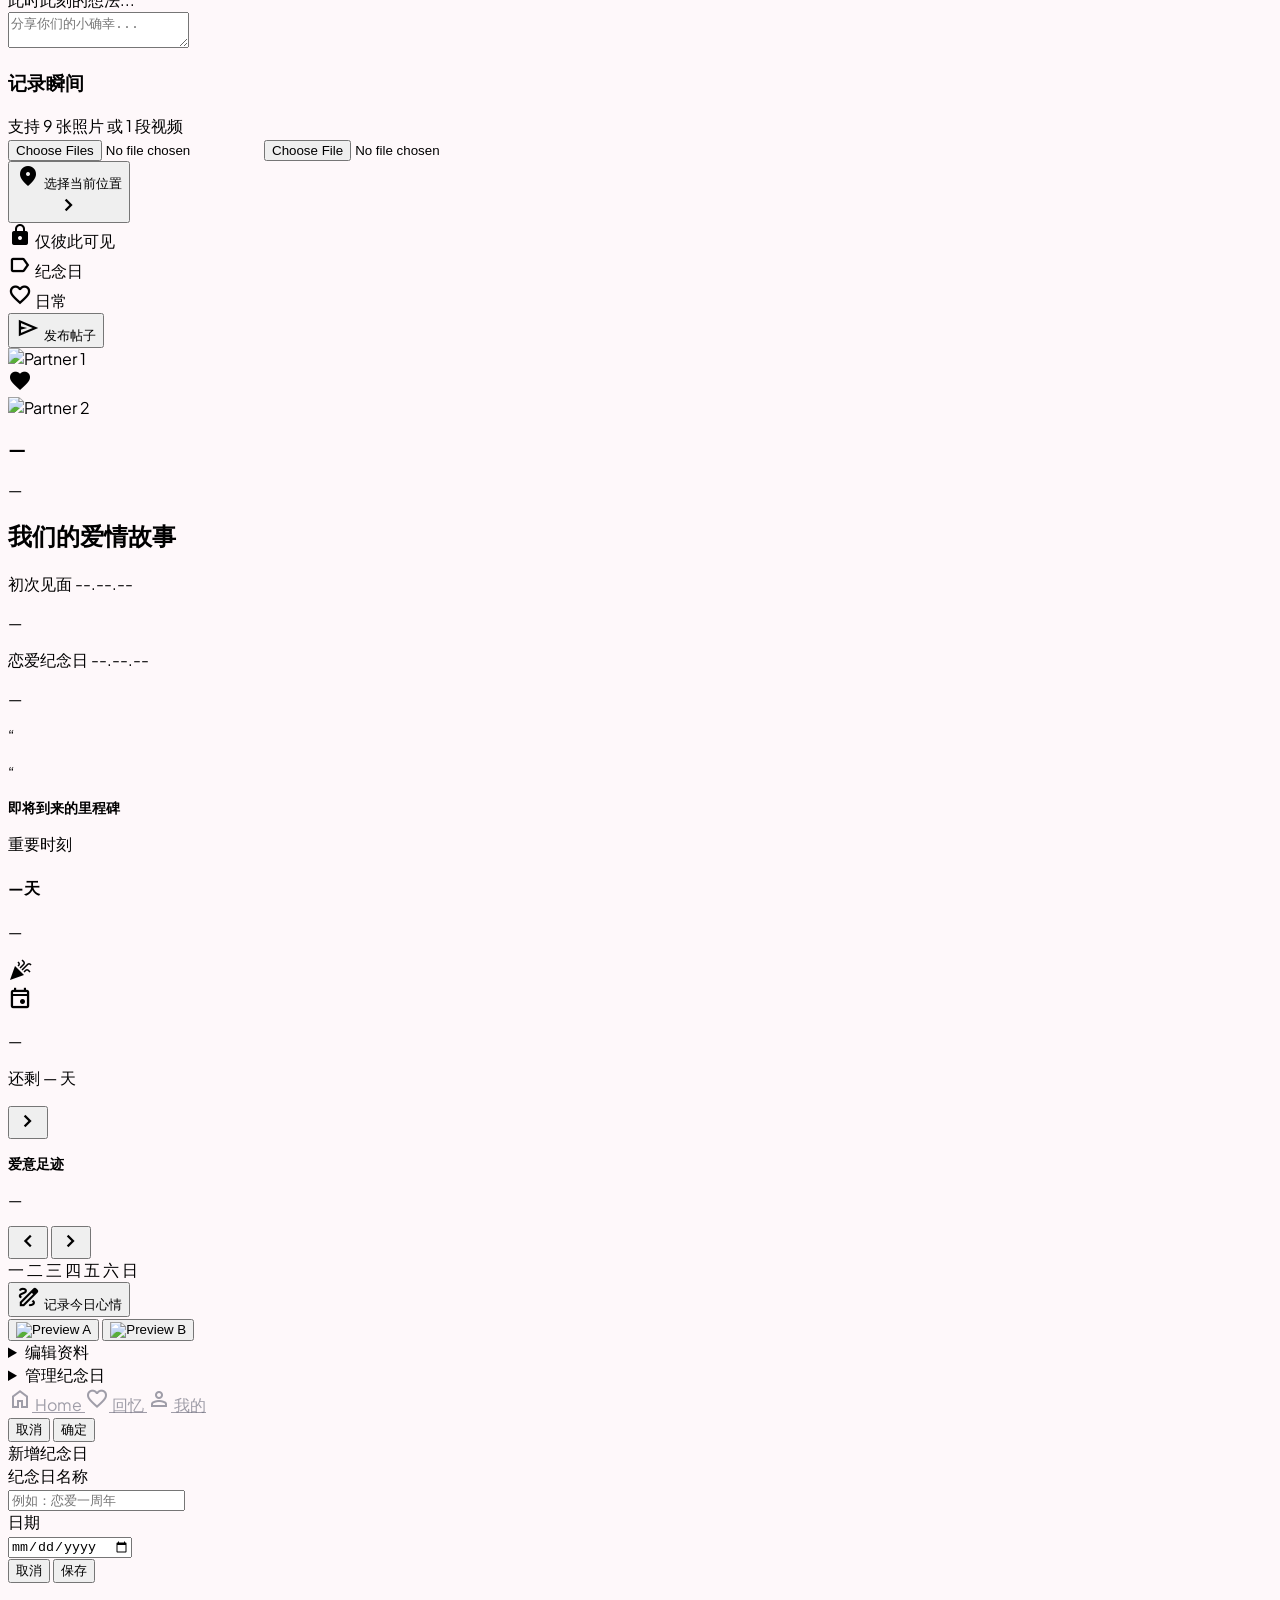
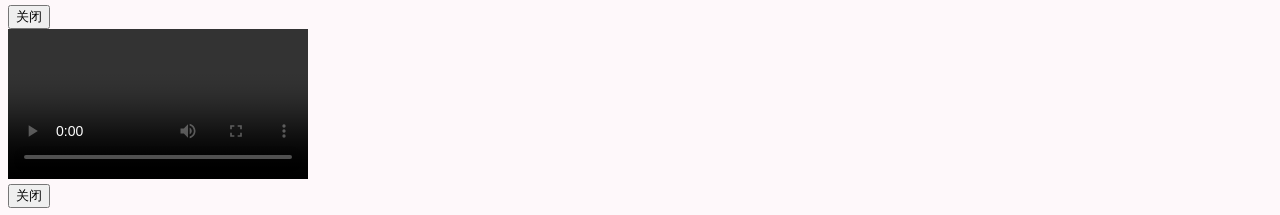
==== commit 01a1b442: "fix" ====
--- a/frontend/index.html
+++ b/frontend/index.html
@@ -113,9 +113,15 @@
           </div>
           <h1 id="headerTitle" class="font-headline text-lg font-bold text-[#78555e] tracking-tight">Our Sanctuary</h1>
         </div>
-        <button id="settingsBtn" class="hidden text-[#5c5d6e] hover:opacity-80 transition-opacity active:scale-95 duration-200" aria-label="Settings">
-          <span class="material-symbols-outlined" style="font-variation-settings: 'FILL' 0, 'wght' 400, 'GRAD' 0, 'opsz' 24;">settings</span>
-        </button>
+        <div class="flex items-center gap-2">
+          <button id="composeBtn" class="hidden flex items-center gap-1 bg-primary text-on-primary px-4 py-2 rounded-full text-sm font-medium hover:opacity-80 transition-opacity active:scale-95 duration-200">
+            <span class="material-symbols-outlined text-sm">add</span>
+            <span>发帖子</span>
+          </button>
+          <button id="settingsBtn" class="hidden text-[#5c5d6e] hover:opacity-80 transition-opacity active:scale-95 duration-200" aria-label="Settings">
+            <span class="material-symbols-outlined" style="font-variation-settings: 'FILL' 0, 'wght' 400, 'GRAD' 0, 'opsz' 24;">settings</span>
+          </button>
+        </div>
       </header>
 
       <main class="pt-24 pb-32 px-5 space-y-8">
@@ -317,32 +323,89 @@
           </section>
         </section>
 
-        <section id="view-album" class="view hidden max-w-5xl mx-auto">
-          <section class="mb-12">
-            <span class="font-label text-secondary text-[10px] uppercase tracking-[0.2em] mb-2 block">珍藏集</span>
-            <h2 class="font-headline text-4xl text-primary leading-tight">我们的回忆</h2>
-            <p class="text-on-surface-variant mt-3 max-w-xs">为每一个微笑和宁静瞬间打造的数字港湾。</p>
-          </section>
-
-          <section class="mb-12">
-            <div class="relative group">
-              <div class="absolute -inset-1 bg-gradient-to-r from-primary to-primary-container rounded-xl blur opacity-25 group-hover:opacity-40 transition duration-1000"></div>
-              <div class="relative bg-surface-container-lowest border-2 border-dashed border-outline-variant/30 rounded-xl p-8 flex flex-col items-center justify-center text-center transition-all hover:bg-surface-container-low">
-                <div class="w-16 h-16 bg-primary-container rounded-full flex items-center justify-center mb-4 shadow-sm">
-                  <span class="material-symbols-outlined text-primary text-3xl">add_photo_alternate</span>
+        <section id="view-album" class="view hidden max-w-2xl mx-auto space-y-10">
+          <section class="relative overflow-hidden bg-primary-container rounded-xl p-8 shadow-sm">
+            <div class="absolute -right-8 -bottom-8 opacity-10">
+              <span class="material-symbols-outlined text-[160px]" style="font-variation-settings: 'FILL' 1;">favorite</span>
+            </div>
+            <p class="text-xs uppercase tracking-widest text-on-primary-container/60 mb-2 font-bold">Today's Topic</p>
+            <h2 id="memoryPromptText" class="text-2xl font-headline text-on-primary-container leading-snug"></h2>
+          </section>
+
+          <div id="postFeed" class="space-y-12"></div>
+          <div id="postFeedEmpty" class="text-center text-sm text-secondary/80 hidden">还没有回忆，先发第一条吧</div>
+        </section>
+
+        <section id="view-post" class="view hidden relative -mt-24 -mb-32 min-h-[100dvh]">
+          <header class="fixed top-0 w-full z-50 bg-[#fef8fa]/70 backdrop-blur-xl shadow-[0px_12px_32px_rgba(120,85,94,0.08)] flex justify-center">
+            <div class="max-w-2xl w-full flex justify-between items-center px-6 h-16">
+              <div class="flex items-center gap-4">
+                <button id="postBackBtn" class="material-symbols-outlined text-primary cursor-pointer">arrow_back_ios</button>
+                <h1 class="text-xl font-bold font-headline text-primary">发布回忆</h1>
+              </div>
+              <div class="w-10 h-10 rounded-full overflow-hidden border-2 border-primary-container">
+                <img id="postAvatarImg" class="w-full h-full object-cover" alt="Avatar" />
+              </div>
+            </div>
+          </header>
+
+          <main class="pt-24 px-6 w-full max-w-2xl mx-auto space-y-8 pb-40">
+            <section class="space-y-2">
+              <label class="label-md font-medium text-secondary ml-2">此时此刻的想法...</label>
+              <div class="bg-surface-container-low rounded-xl p-6 shadow-sm">
+                <textarea id="postContentInput" class="w-full bg-transparent border-none focus:ring-0 text-on-surface placeholder-outline text-lg resize-none min-h-[160px] font-body" placeholder="分享你们的小确幸..."></textarea>
+              </div>
+            </section>
+
+            <section class="space-y-4">
+              <div class="flex items-center justify-between px-2">
+                <h3 class="text-lg font-headline font-bold text-primary">记录瞬间</h3>
+                <span class="text-xs text-secondary font-medium tracking-wider">支持 9 张照片 或 1 段视频</span>
+              </div>
+
+              <div class="grid grid-cols-3 gap-3" id="postMediaGrid"></div>
+
+              <input id="postPhotoInput" type="file" accept="image/*" multiple class="hidden" />
+              <input id="postVideoInput" type="file" accept="video/*" class="hidden" />
+            </section>
+
+            <section>
+              <button id="postLocationBtn" class="w-full bg-surface-container-highest/50 hover:bg-surface-container-highest transition-colors rounded-full px-6 py-4 flex items-center justify-between cursor-pointer group">
+                <div class="flex items-center gap-3">
+                  <span class="material-symbols-outlined text-primary" style="font-variation-settings: 'FILL' 1;">location_on</span>
+                  <span id="postLocationText" class="text-on-surface-variant font-medium">选择当前位置</span>
                 </div>
-                <h3 class="font-headline text-xl text-primary mb-1">添加新章节</h3>
-                <p class="text-on-surface-variant text-sm mb-6">定格值得珍藏的一刻。</p>
-                <button id="albumUploadBtn" class="bg-primary text-on-primary px-8 py-3 rounded-lg font-label font-semibold shadow-lg hover:opacity-90 active:scale-95 transition-all">
-                  上传照片
-                </button>
-                <input id="photoInput" type="file" accept="image/*" multiple class="hidden" />
-              </div>
-            </div>
-          </section>
-
-          <div id="albumGrid" class="gallery-waterfall"></div>
-          <div id="albumEmpty" class="text-center text-sm text-secondary/80 hidden mt-6">还没有照片，先上传一张吧</div>
+                <span class="material-symbols-outlined text-outline-variant group-hover:translate-x-1 transition-transform">chevron_right</span>
+              </button>
+            </section>
+
+            <section class="flex flex-wrap gap-2 px-1">
+              <div class="px-4 py-2 bg-secondary-container text-on-secondary-container rounded-full flex items-center gap-2 text-xs font-bold">
+                <span class="material-symbols-outlined text-sm" style="font-variation-settings: 'FILL' 1;">lock</span>
+                仅彼此可见
+              </div>
+              <div class="px-4 py-2 bg-surface-container-high text-on-surface-variant rounded-full flex items-center gap-2 text-xs font-bold border border-outline-variant/10">
+                <span class="material-symbols-outlined text-sm">label</span>
+                纪念日
+              </div>
+              <div class="px-4 py-2 bg-surface-container-high text-on-surface-variant rounded-full flex items-center gap-2 text-xs font-bold border border-outline-variant/10">
+                <span class="material-symbols-outlined text-sm">favorite</span>
+                日常
+              </div>
+            </section>
+          </main>
+
+          <div class="fixed bottom-0 w-full flex justify-center bg-gradient-to-t from-surface via-surface to-transparent px-6 pb-10 pt-6">
+            <div class="w-full max-w-2xl">
+              <button id="postPublishBtn" class="w-full bg-primary text-on-primary py-4 rounded-lg font-bold shadow-[0px_12px_32px_rgba(120,85,94,0.2)] active:scale-95 transition-all duration-200 flex items-center justify-center gap-2">
+                <span class="material-symbols-outlined text-xl">send</span>
+                发布帖子
+              </button>
+            </div>
+          </div>
+
+          <div class="fixed -bottom-20 -left-20 w-64 h-64 bg-primary-container/20 rounded-full blur-[100px] -z-10"></div>
+          <div class="fixed top-1/3 -right-20 w-48 h-48 bg-secondary-container/20 rounded-full blur-[80px] -z-10"></div>
         </section>
 
         <section id="view-me" class="view hidden space-y-10 max-w-2xl mx-auto">
@@ -545,12 +608,12 @@
           <span class="font-label text-[10px] uppercase tracking-widest font-bold mt-1">Home</span>
         </a>
         <a href="#album" id="tab-album" class="tab flex flex-col items-center justify-center rounded-full px-6 py-2 transition-all hover:scale-105 active:scale-90 duration-300">
-          <span class="material-symbols-outlined" style="font-variation-settings: 'FILL' 0;">photo_library</span>
-          <span class="font-label text-[10px] uppercase tracking-widest font-bold mt-1">Gallery</span>
+          <span class="material-symbols-outlined" style="font-variation-settings: 'FILL' 0;">favorite</span>
+          <span class="font-label text-[10px] uppercase tracking-widest font-bold mt-1">回忆</span>
         </a>
         <a href="#me" id="tab-me" class="tab flex flex-col items-center justify-center rounded-full px-6 py-2 transition-all hover:scale-105 active:scale-90 duration-300">
-          <span class="material-symbols-outlined" style="font-variation-settings: 'FILL' 0;">favorite</span>
-          <span class="font-label text-[10px] uppercase tracking-widest font-bold mt-1">Me</span>
+          <span class="material-symbols-outlined" style="font-variation-settings: 'FILL' 0;">person</span>
+          <span class="font-label text-[10px] uppercase tracking-widest font-bold mt-1">我的</span>
         </a>
       </nav>
 
@@ -610,6 +673,16 @@
           关闭
         </button>
       </div>
+
+      <div id="viewerVideoRoot" class="fixed inset-0 z-[60] hidden">
+        <div class="absolute inset-0 bg-black/80"></div>
+        <div class="absolute inset-0 flex items-center justify-center p-4">
+          <video id="viewerVideo" class="max-h-[85vh] max-w-[92vw] rounded-xl shadow-[0px_12px_32px_rgba(0,0,0,0.30)] bg-black" controls playsinline></video>
+        </div>
+        <button id="viewerVideoClose" class="absolute top-4 right-4 px-4 py-2 rounded-full bg-white/20 text-white backdrop-blur-md active:scale-95">
+          关闭
+        </button>
+      </div>
     </div>
 
     <script type="module" src="./js/app.js"></script>
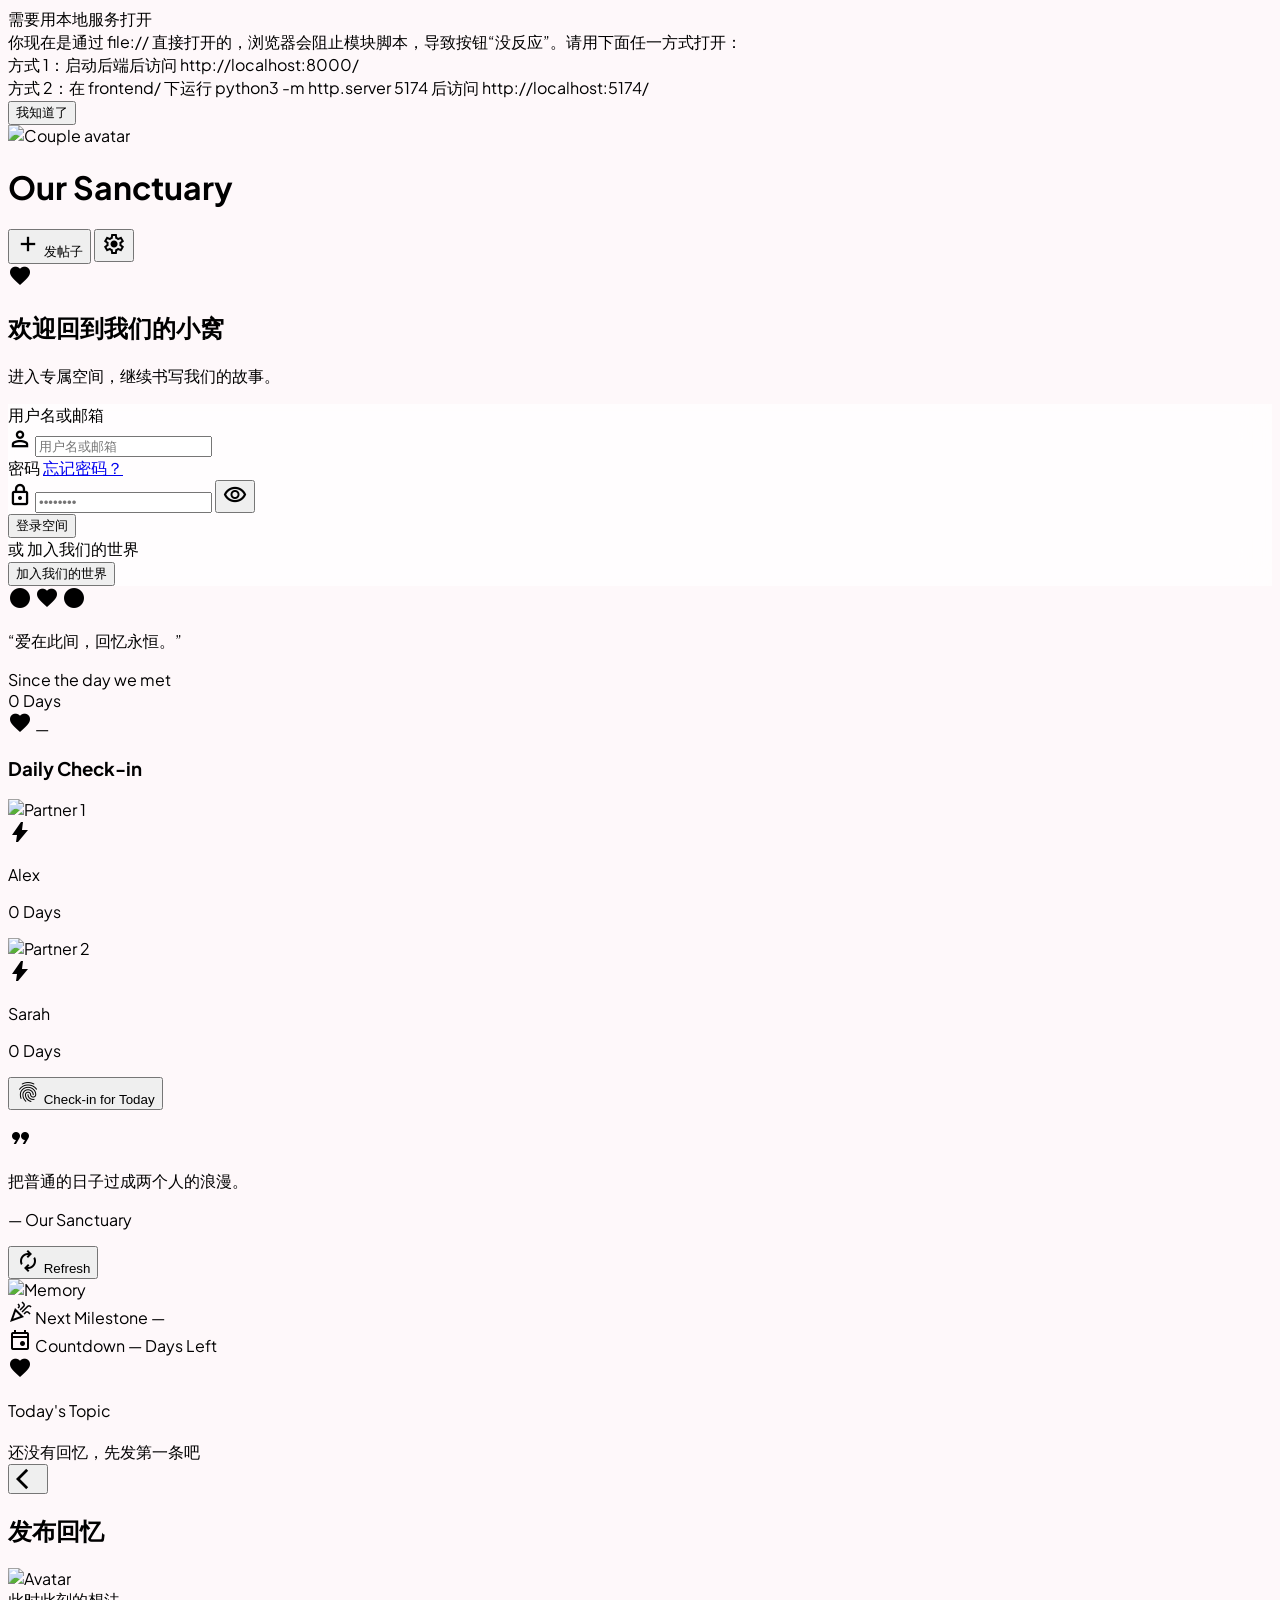
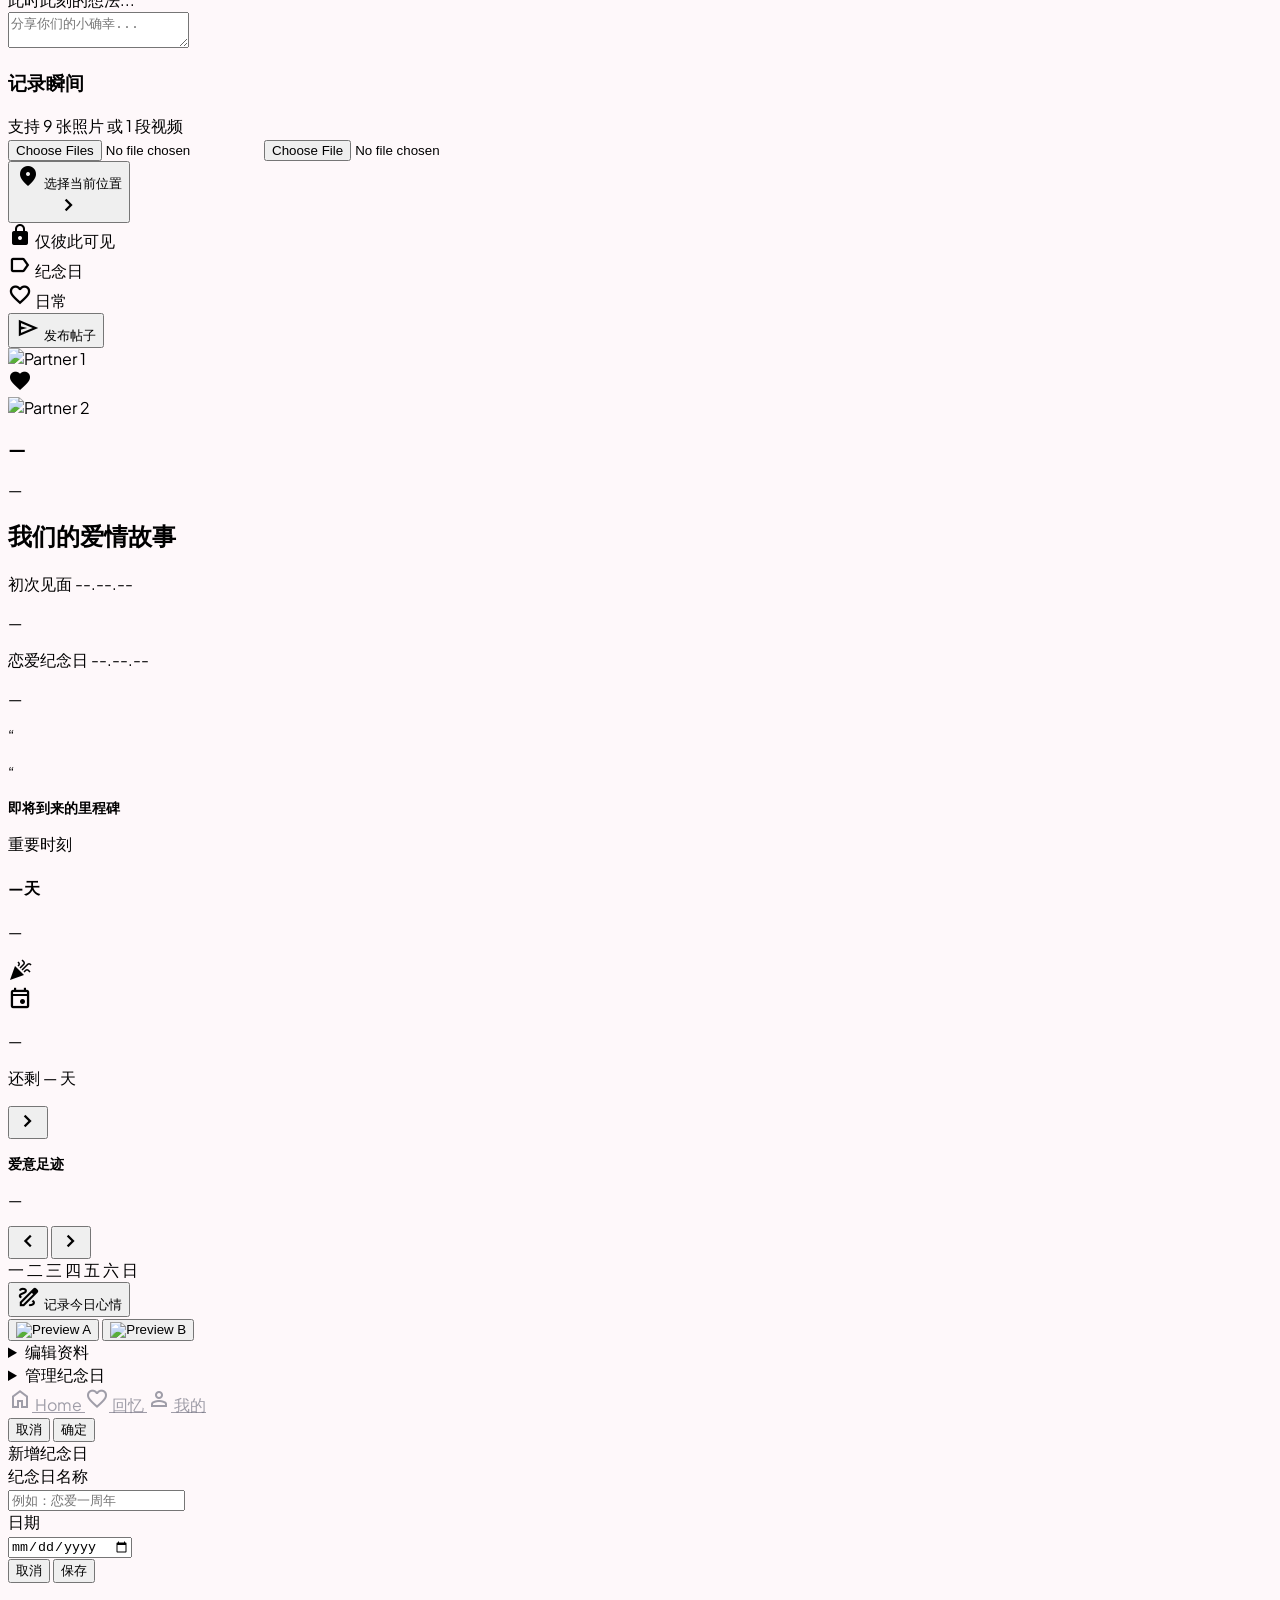
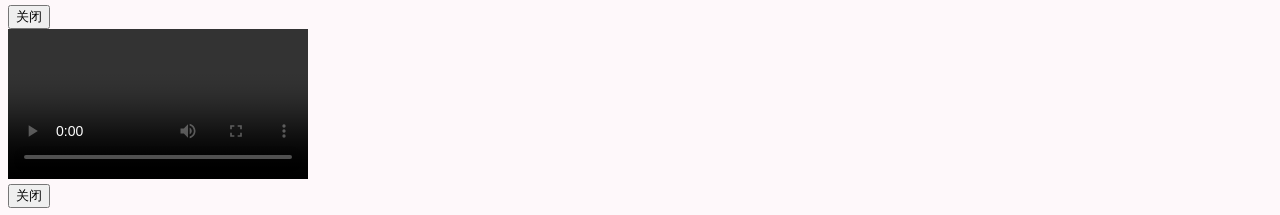
==== commit 31e34127: "fix" ====
--- a/frontend/index.html
+++ b/frontend/index.html
@@ -208,7 +208,7 @@
                 class="w-full bg-surface-container-low text-primary py-4 rounded-lg font-label font-bold text-lg border border-primary/10 hover:bg-primary-container/30 active:scale-[0.98] transition-all"
                 type="button"
               >
-                开启我们的空间
+                加入我们的世界
               </button>
             </div>
 
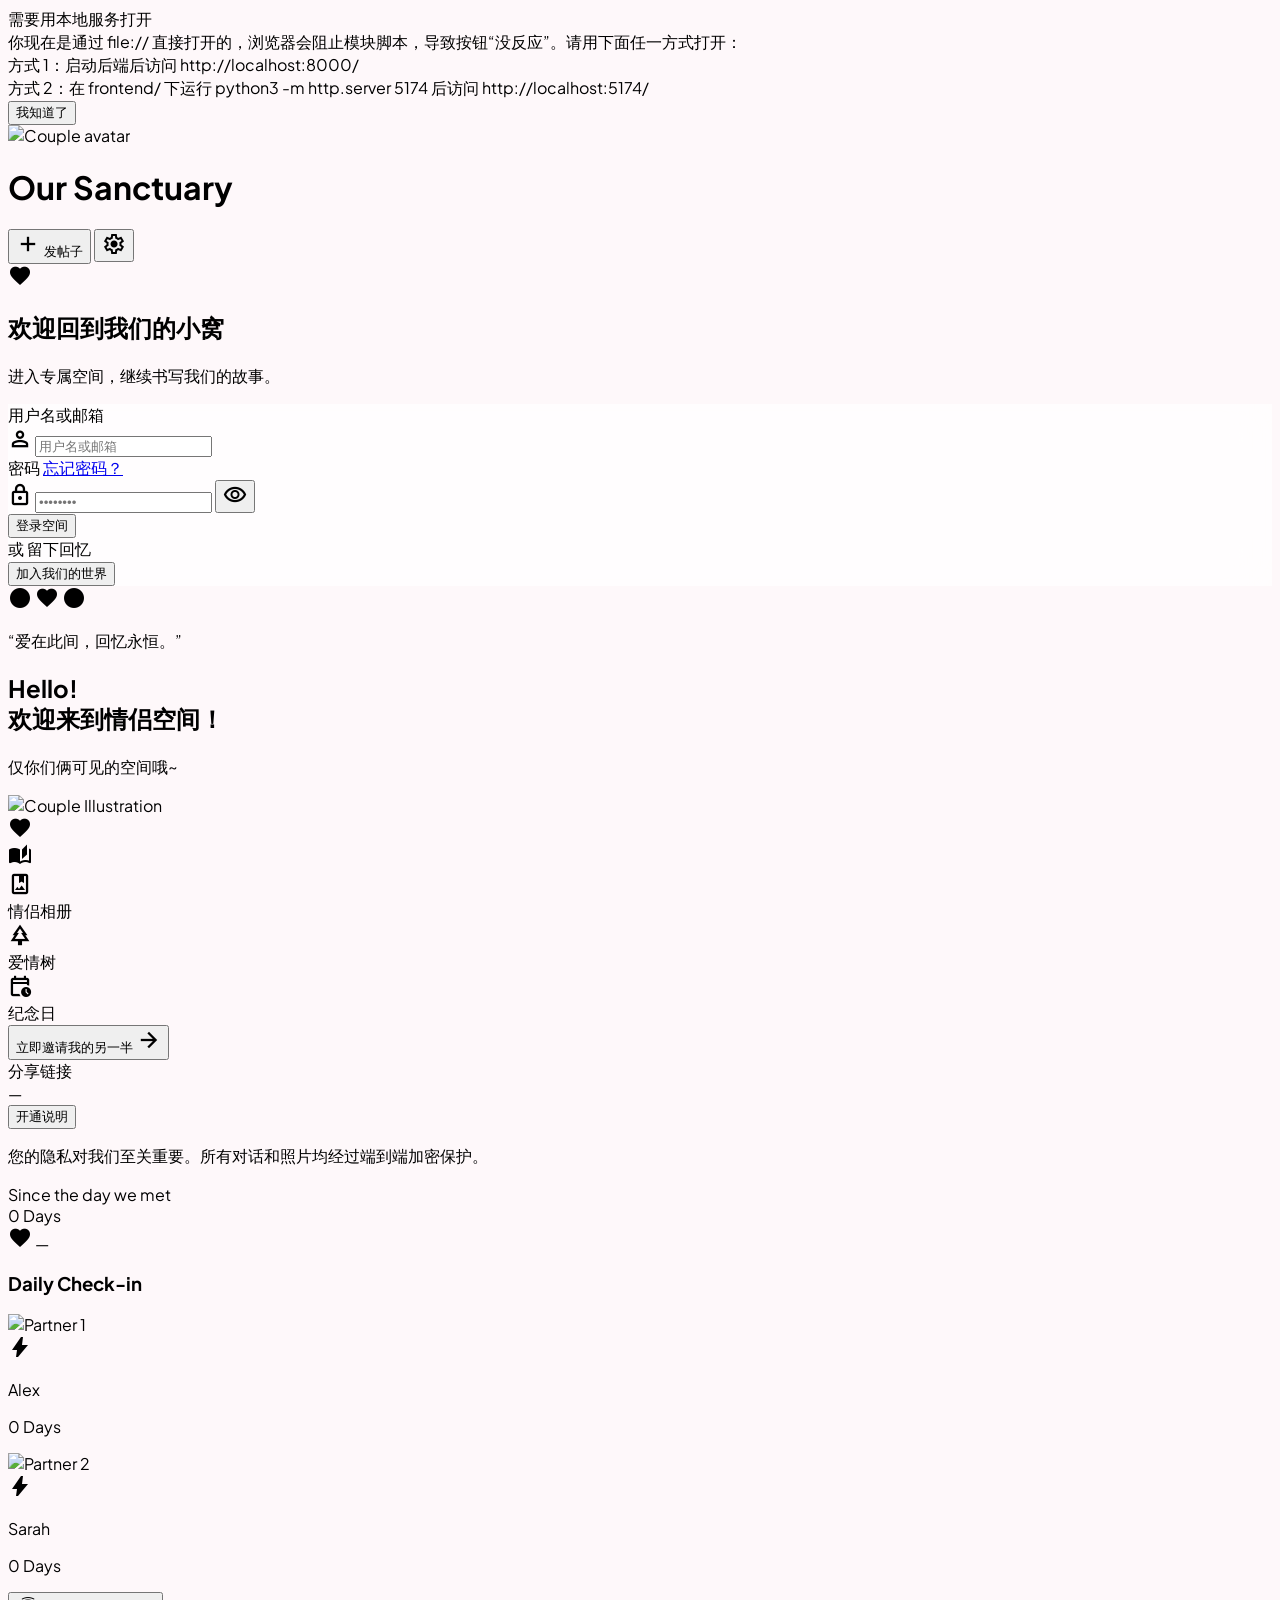
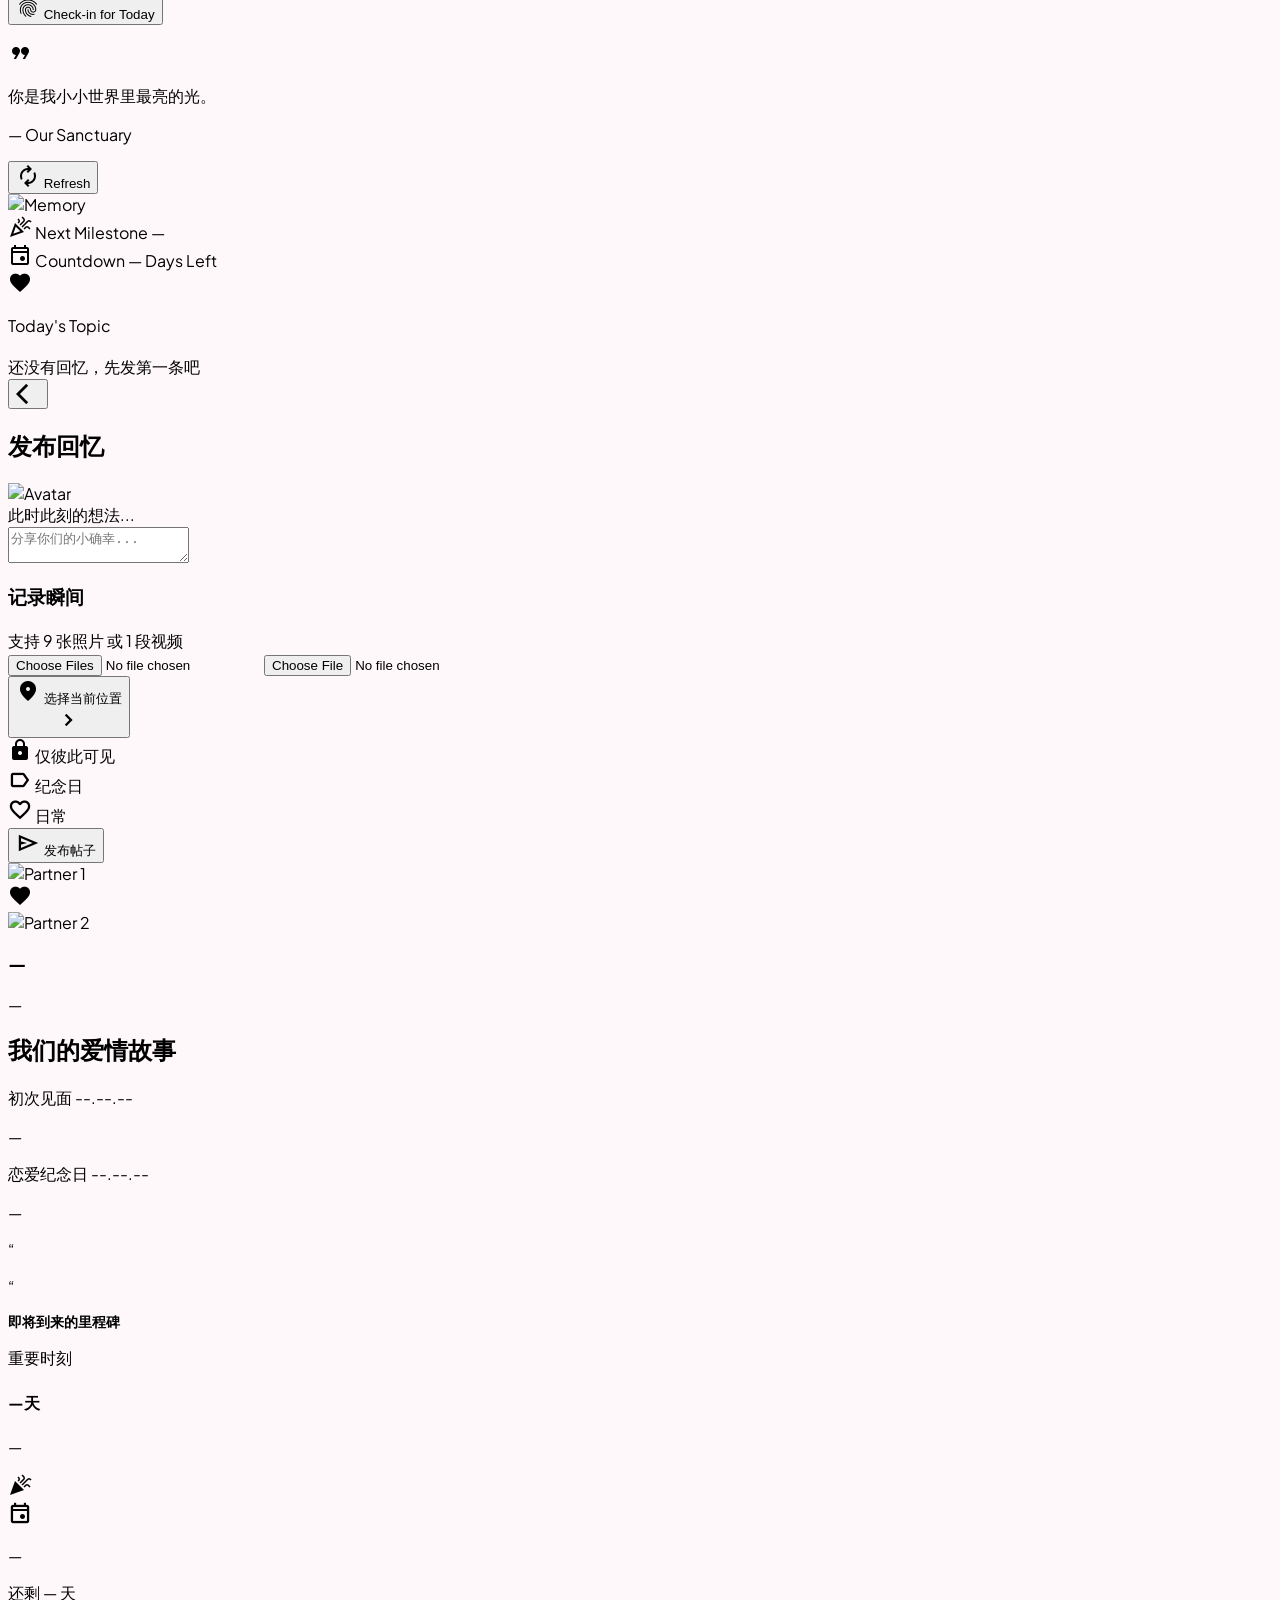
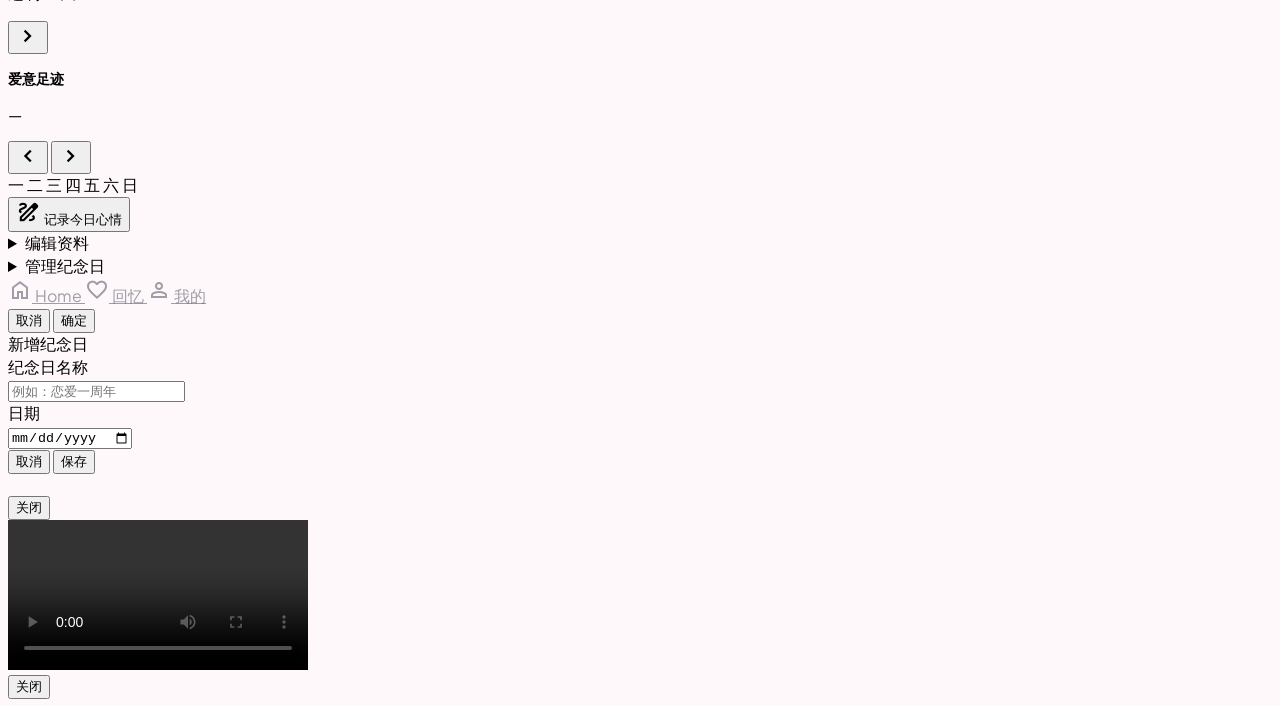
==== commit 4ba209c5: "fix" ====
--- a/frontend/index.html
+++ b/frontend/index.html
@@ -199,7 +199,7 @@
                   <div class="w-full border-t border-outline-variant/30"></div>
                 </div>
                 <div class="relative flex justify-center text-xs uppercase tracking-widest font-bold">
-                  <span class="bg-white/0 px-4 text-on-surface-variant">或 加入我们的世界</span>
+                  <span class="bg-white/0 px-4 text-on-surface-variant">或 留下回忆</span>
                 </div>
               </div>
 
@@ -220,6 +220,76 @@
               </div>
               <p class="font-headline italic text-on-surface-variant/80 text-sm">“爱在此间，回忆永恒。”</p>
             </footer>
+          </main>
+        </section>
+
+        <section id="view-invite" class="view hidden relative -mt-24 -mb-32 min-h-[100dvh] flex flex-col selection:bg-primary-container">
+          <main class="flex-grow flex flex-col items-center justify-center px-6 pt-20 pb-12">
+            <div class="text-center mb-10 space-y-3">
+              <h2 class="font-headline text-3xl font-bold text-on-surface tracking-tight leading-tight">
+                Hello! <br />欢迎来到情侣空间！
+              </h2>
+              <p class="text-secondary font-medium text-sm tracking-wide opacity-80">仅你们俩可见的空间哦~</p>
+            </div>
+
+            <div class="relative w-full max-w-sm mb-10">
+              <div class="aspect-square bg-gradient-to-tr from-primary-container/40 to-secondary-container/40 rounded-xl overflow-hidden flex items-center justify-center p-8">
+                <img
+                  alt="Couple Illustration"
+                  class="w-full h-full object-contain drop-shadow-xl"
+                  src="https://lh3.googleusercontent.com/aida-public/[base64]"
+                />
+              </div>
+
+              <div class="absolute -top-4 -right-4 w-12 h-12 bg-white/50 backdrop-blur rounded-full flex items-center justify-center shadow-lg">
+                <span class="material-symbols-outlined text-primary" style="font-variation-settings: 'FILL' 1;">favorite</span>
+              </div>
+              <div class="absolute -bottom-2 -left-2 w-16 h-16 bg-white/40 backdrop-blur rounded-full flex items-center justify-center shadow-lg">
+                <span class="material-symbols-outlined text-secondary" style="font-variation-settings: 'FILL' 1;">auto_stories</span>
+              </div>
+            </div>
+
+            <div class="grid grid-cols-3 gap-4 w-full max-w-sm mb-10">
+              <div class="flex flex-col items-center gap-2 p-3 bg-surface-container-low rounded-lg transition-transform hover:scale-105">
+                <div class="w-12 h-12 rounded-full bg-primary-container flex items-center justify-center">
+                  <span class="material-symbols-outlined text-primary">photo_album</span>
+                </div>
+                <span class="text-[11px] font-bold text-secondary uppercase tracking-tighter">情侣相册</span>
+              </div>
+              <div class="flex flex-col items-center gap-2 p-3 bg-surface-container-low rounded-lg transition-transform hover:scale-105">
+                <div class="w-12 h-12 rounded-full bg-secondary-container flex items-center justify-center">
+                  <span class="material-symbols-outlined text-secondary">park</span>
+                </div>
+                <span class="text-[11px] font-bold text-secondary uppercase tracking-tighter">爱情树</span>
+              </div>
+              <div class="flex flex-col items-center gap-2 p-3 bg-surface-container-low rounded-lg transition-transform hover:scale-105">
+                <div class="w-12 h-12 rounded-full bg-tertiary-container flex items-center justify-center">
+                  <span class="material-symbols-outlined text-tertiary">calendar_clock</span>
+                </div>
+                <span class="text-[11px] font-bold text-secondary uppercase tracking-tighter">纪念日</span>
+              </div>
+            </div>
+
+            <button
+              id="inviteShareBtn"
+              class="w-full max-w-sm bg-gradient-to-r from-primary to-[#9a6a75] text-white py-5 rounded-lg shadow-[0px_12px_32px_rgba(120,85,94,0.15)] flex items-center justify-center gap-3 active:scale-95 transition-all duration-200"
+              type="button"
+            >
+              <span class="font-bold text-lg">立即邀请我的另一半</span>
+              <span class="material-symbols-outlined">arrow_forward</span>
+            </button>
+
+            <div class="w-full max-w-sm mt-4 rounded-lg bg-surface-container-low border border-outline-variant/25 p-4">
+              <div class="text-xs text-secondary font-bold uppercase tracking-widest">分享链接</div>
+              <div id="inviteLinkText" class="mt-2 text-xs text-on-surface-variant break-all leading-relaxed opacity-90">—</div>
+            </div>
+
+            <div class="mt-10 flex flex-col items-center gap-4">
+              <button class="text-secondary text-sm font-semibold underline underline-offset-4 opacity-70 hover:opacity-100" type="button">开通说明</button>
+              <p class="text-[10px] text-outline-variant font-medium text-center px-12 leading-relaxed">
+                您的隐私对我们至关重要。所有对话和照片均经过端到端加密保护。
+              </p>
+            </div>
           </main>
         </section>
 
@@ -511,25 +581,6 @@
                 记录今日心情
               </button>
             </div>
-          </section>
-
-          <section class="grid grid-cols-3 gap-3">
-            <button id="mePreviewA" class="col-span-2 h-48 rounded-xl overflow-hidden bg-surface-container-lowest" aria-label="Preview A">
-              <img
-                id="mePreviewAImg"
-                class="w-full h-full object-cover"
-                alt="Preview A"
-                src="https://lh3.googleusercontent.com/aida-public/[base64]"
-              />
-            </button>
-            <button id="mePreviewB" class="col-span-1 h-48 rounded-xl overflow-hidden bg-surface-container-lowest" aria-label="Preview B">
-              <img
-                id="mePreviewBImg"
-                class="w-full h-full object-cover"
-                alt="Preview B"
-                src="https://lh3.googleusercontent.com/aida-public/[base64]"
-              />
-            </button>
           </section>
 
           <details class="bg-surface-container-low rounded-xl p-6">
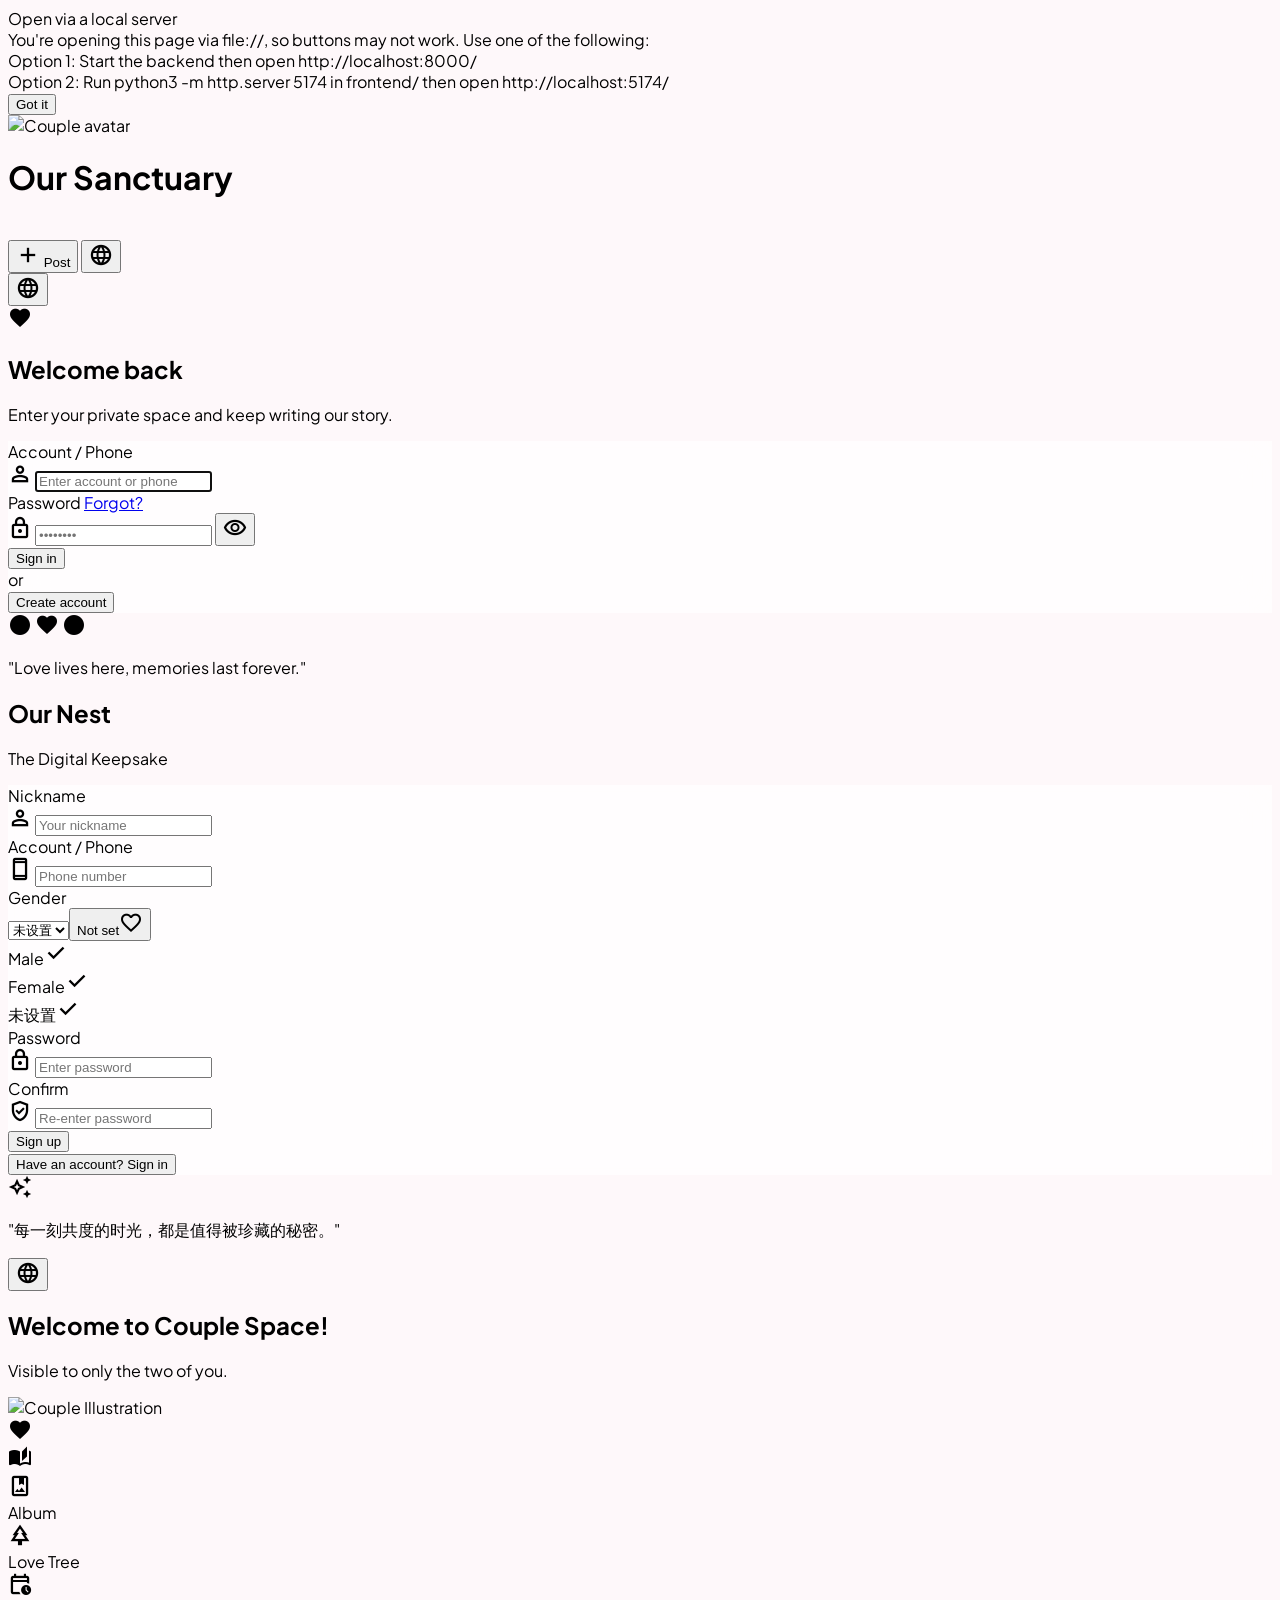
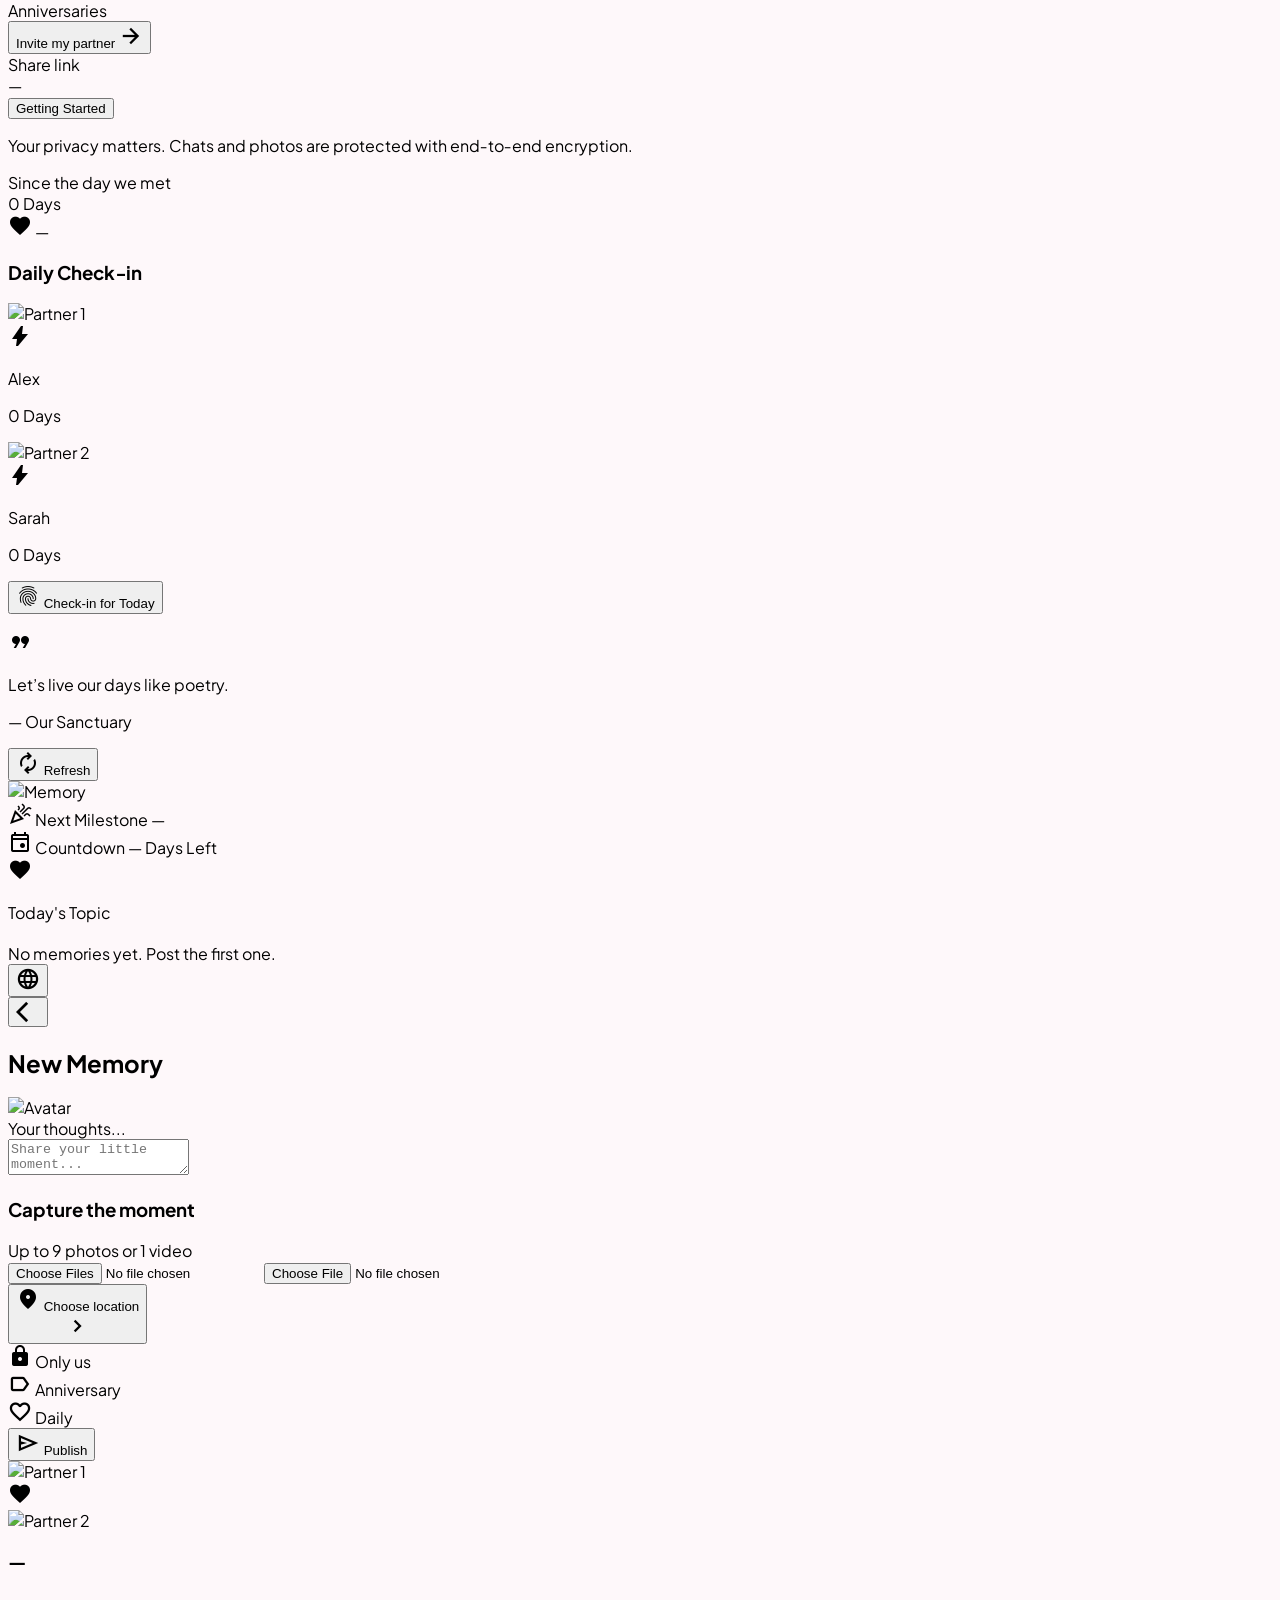
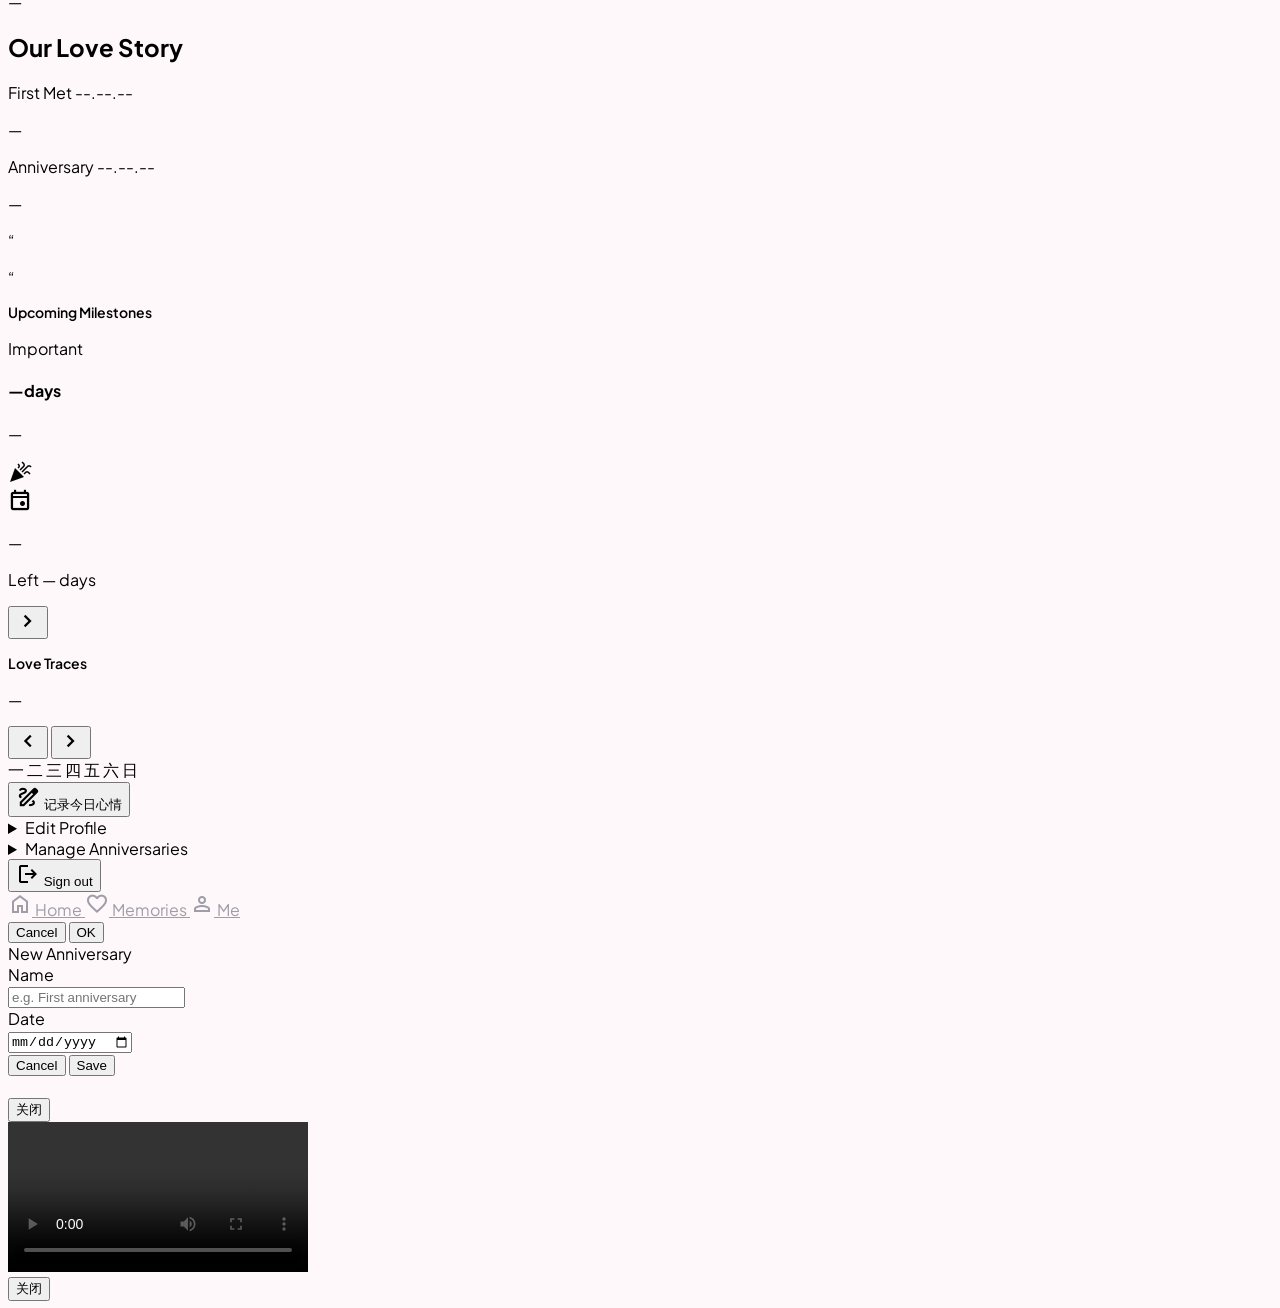
==== commit de6d76d7: "fix" ====
--- a/frontend/index.html
+++ b/frontend/index.html
@@ -6,7 +6,7 @@
     <title>情侣空间</title>
     <script src="https://cdn.tailwindcss.com?plugins=forms,container-queries"></script>
     <link
-      href="https://fonts.googleapis.com/css2?family=Noto+Serif:ital,wght@0,400;0,700;1,400&family=Plus+Jakarta+Sans:wght@300;400;500;600;700;800&display=swap"
+      href="https://fonts.googleapis.com/css2?family=Noto+Serif+SC:wght@400;700&family=Noto+Serif:ital,wght@0,400;0,700;1,400&family=Plus+Jakarta+Sans:wght@300;400;500;600;700;800&display=swap"
       rel="stylesheet"
     />
     <link
@@ -68,7 +68,7 @@
               "on-error": "#ffffff"
             },
             fontFamily: {
-              headline: ["Noto Serif"],
+              headline: ["Noto Serif SC", "Noto Serif"],
               body: ["Plus Jakarta Sans"],
               label: ["Plus Jakarta Sans"]
             },
@@ -84,14 +84,14 @@
       <div class="absolute inset-0 bg-black/40"></div>
       <div class="absolute inset-0 flex items-center justify-center p-6">
         <div class="w-full max-w-md rounded-xl bg-surface/90 border border-outline-variant/30 shadow-[0px_12px_32px_rgba(120,85,94,0.10)] backdrop-blur-xl p-5">
-          <div class="text-lg font-semibold">需要用本地服务打开</div>
-          <div class="mt-2 text-sm text-slate-600 leading-relaxed">
+          <div id="fileHintTitle" class="text-lg font-semibold">需要用本地服务打开</div>
+          <div id="fileHintDesc" class="mt-2 text-sm text-slate-600 leading-relaxed">
             你现在是通过 file:// 直接打开的，浏览器会阻止模块脚本，导致按钮“没反应”。请用下面任一方式打开：
           </div>
-          <div class="mt-3 text-sm font-medium">
+          <div id="fileHintOpt1" class="mt-3 text-sm font-medium">
             方式 1：启动后端后访问 http://localhost:8000/
           </div>
-          <div class="mt-1 text-sm font-medium">
+          <div id="fileHintOpt2" class="mt-1 text-sm font-medium">
             方式 2：在 frontend/ 下运行 python3 -m http.server 5174 后访问 http://localhost:5174/
           </div>
           <button id="fileHintOk" class="mt-4 w-full px-4 py-3 rounded-lg bg-primary text-on-primary shadow-[0px_8px_24px_rgba(120,85,94,0.12)] font-bold active:scale-95 transition-all duration-300">
@@ -108,18 +108,21 @@
               id="headerAvatarImg"
               class="w-full h-full object-cover"
               alt="Couple avatar"
-              src="https://lh3.googleusercontent.com/aida-public/[base64]"
+              src="https://ui-avatars.com/api/?name=Love&background=ffb6c1&color=fff"
             />
           </div>
-          <h1 id="headerTitle" class="font-headline text-lg font-bold text-[#78555e] tracking-tight">Our Sanctuary</h1>
+          <div class="flex items-center gap-2">
+            <h1 id="headerTitle" class="font-headline text-lg font-bold text-[#78555e] tracking-tight">Our Sanctuary</h1>
+            <span id="headerGenderIcon" class="material-symbols-outlined text-primary text-[18px] hidden" style="font-variation-settings: 'FILL' 0, 'wght' 500, 'GRAD' 0, 'opsz' 24;"></span>
+          </div>
         </div>
         <div class="flex items-center gap-2">
           <button id="composeBtn" class="hidden flex items-center gap-1 bg-primary text-on-primary px-4 py-2 rounded-full text-sm font-medium hover:opacity-80 transition-opacity active:scale-95 duration-200">
             <span class="material-symbols-outlined text-sm">add</span>
             <span>发帖子</span>
           </button>
-          <button id="settingsBtn" class="hidden text-[#5c5d6e] hover:opacity-80 transition-opacity active:scale-95 duration-200" aria-label="Settings">
-            <span class="material-symbols-outlined" style="font-variation-settings: 'FILL' 0, 'wght' 400, 'GRAD' 0, 'opsz' 24;">settings</span>
+          <button data-lang-toggle class="w-10 h-10 rounded-full bg-surface-container-lowest border border-outline-variant/25 text-primary active:scale-95 transition-all duration-200 flex items-center justify-center" type="button" aria-label="Language">
+            <span class="material-symbols-outlined text-[18px]">language</span>
           </button>
         </div>
       </header>
@@ -131,99 +134,215 @@
             <div class="absolute bottom-[-5%] right-[-5%] w-[50%] h-[50%] rounded-full bg-secondary-container/40 blur-[150px]"></div>
             <div
               class="absolute top-1/2 left-1/2 -translate-x-1/2 -translate-y-1/2 w-full h-full opacity-[0.03] pointer-events-none"
-              style="background-image: url('https://lh3.googleusercontent.com/aida-public/[base64]');"
+              style="background-image: url('data:image/svg+xml,%3Csvg width=\'60\' height=\'60\' viewBox=\'0 0 60 60\' xmlns=\'http://www.w3.org/2000/svg\'%3E%3Cpath d=\'M54.627 0l.83.83-1.66 1.66L54.627 0zm-5.81 0l1.66 1.66-1.66 1.66-1.66-1.66L48.817 0zm-5.81 0l1.66 1.66-1.66 1.66-1.66-1.66L43.007 0zm-5.81 0l1.66 1.66-1.66 1.66-1.66-1.66L37.197 0zm-5.81 0l1.66 1.66-1.66 1.66-1.66-1.66L31.387 0zm-5.81 0l1.66 1.66-1.66 1.66-1.66-1.66L25.577 0zm-5.81 0l1.66 1.66-1.66 1.66-1.66-1.66L19.767 0zm-5.81 0l1.66 1.66-1.66 1.66-1.66-1.66L13.957 0zm-5.81 0l1.66 1.66-1.66 1.66-1.66-1.66L8.147 0zm-5.81 0l1.66 1.66-1.66 1.66-1.66-1.66L2.337 0z\' fill=\'%23000000\' fill-opacity=\'1\' fill-rule=\'evenodd\'/%3E%3C/svg%3E');"
             ></div>
           </div>
+          <button data-lang-toggle class="fixed top-6 right-6 z-50 w-11 h-11 rounded-full bg-surface-container-lowest/80 backdrop-blur border border-outline-variant/25 text-primary active:scale-95 transition-all duration-200 flex items-center justify-center" type="button" aria-label="Language">
+            <span class="material-symbols-outlined text-[18px]">language</span>
+          </button>
 
           <main class="w-full max-w-[480px]">
-            <header class="text-center mb-12">
-              <div class="inline-flex items-center justify-center w-16 h-16 rounded-xl bg-primary-container text-primary mb-6 shadow-[0px_12px_32px_rgba(120,85,94,0.08)]">
-                <span class="material-symbols-outlined text-3xl" style="font-variation-settings: 'FILL' 1;">favorite</span>
-              </div>
-              <h1 class="font-headline text-4xl font-bold text-primary tracking-tight mb-3">欢迎回到我们的小窝</h1>
-              <p class="text-on-surface-variant font-body text-lg leading-relaxed px-4">进入专属空间，继续书写我们的故事。</p>
-            </header>
-
-            <div class="glass-panel rounded-xl p-8 md:p-10 shadow-[0px_12px_32px_rgba(120,85,94,0.08)]">
-              <form class="space-y-6">
-                <div class="space-y-2">
-                  <label class="block font-label text-sm font-semibold text-secondary ml-1" for="authUsername">用户名或邮箱</label>
-                  <div class="relative group">
-                    <span class="material-symbols-outlined absolute left-4 top-1/2 -translate-y-1/2 text-on-surface-variant group-focus-within:text-primary transition-colors">person</span>
-                    <input
-                      id="authUsername"
-                      name="username"
-                      type="text"
-                      class="w-full pl-12 pr-4 py-4 bg-surface-container-highest border-none rounded-md focus:ring-2 focus:ring-primary/20 placeholder:text-on-surface-variant/50 transition-all text-on-surface"
-                      placeholder="用户名或邮箱"
-                    />
-                  </div>
-                </div>
-
-                <div class="space-y-2">
-                  <div class="flex justify-between items-center ml-1">
-                    <label class="block font-label text-sm font-semibold text-secondary" for="authPassword">密码</label>
-                    <a class="text-xs font-semibold text-primary hover:underline transition-all" href="javascript:void(0)">忘记密码？</a>
-                  </div>
-                  <div class="relative group">
-                    <span class="material-symbols-outlined absolute left-4 top-1/2 -translate-y-1/2 text-on-surface-variant group-focus-within:text-primary transition-colors">lock</span>
-                    <input
-                      id="authPassword"
-                      name="password"
-                      type="password"
-                      class="w-full pl-12 pr-12 py-4 bg-surface-container-highest border-none rounded-md focus:ring-2 focus:ring-primary/20 placeholder:text-on-surface-variant/50 transition-all text-on-surface"
-                      placeholder="••••••••"
-                    />
-                    <button
-                      id="togglePasswordBtn"
-                      class="absolute right-4 top-1/2 -translate-y-1/2 text-on-surface-variant hover:text-primary transition-colors"
-                      type="button"
-                      aria-label="Toggle password visibility"
-                    >
-                      <span id="togglePasswordIcon" class="material-symbols-outlined text-sm">visibility</span>
-                    </button>
+            <div id="authLoginPanel">
+              <header class="text-center mb-12">
+                <div class="inline-flex items-center justify-center w-16 h-16 rounded-xl bg-primary-container text-primary mb-6 shadow-[0px_12px_32px_rgba(120,85,94,0.08)]">
+                  <span class="material-symbols-outlined text-3xl" style="font-variation-settings: 'FILL' 1;">favorite</span>
+                </div>
+                <h1 class="font-headline text-4xl font-bold text-primary tracking-tight mb-3">欢迎回到我们的小窝</h1>
+                <p class="text-on-surface-variant font-body text-lg leading-relaxed px-4">进入专属空间，继续书写我们的故事。</p>
+              </header>
+
+              <div class="glass-panel rounded-xl p-8 md:p-10 shadow-[0px_12px_32px_rgba(120,85,94,0.08)]">
+                <form class="space-y-6">
+                  <div class="space-y-2">
+                    <label class="block font-label text-sm font-semibold text-secondary ml-1" for="authUsername">账号/手机号</label>
+                    <div class="relative group">
+                      <span class="material-symbols-outlined absolute left-4 top-1/2 -translate-y-1/2 text-on-surface-variant group-focus-within:text-primary transition-colors">person</span>
+                      <input
+                        id="authUsername"
+                        name="username"
+                        type="text"
+                        class="w-full pl-12 pr-4 py-4 bg-surface-container-highest border-none rounded-md focus:ring-2 focus:ring-primary/20 placeholder:text-on-surface-variant/50 transition-all text-on-surface"
+                        placeholder="输入账号或手机号"
+                        autocomplete="username"
+                      />
+                    </div>
+                  </div>
+
+                  <div class="space-y-2">
+                    <div class="flex justify-between items-center ml-1">
+                      <label class="block font-label text-sm font-semibold text-secondary" for="authPassword">密码</label>
+                      <a class="text-xs font-semibold text-primary hover:underline transition-all" href="javascript:void(0)">忘记密码？</a>
+                    </div>
+                    <div class="relative group">
+                      <span class="material-symbols-outlined absolute left-4 top-1/2 -translate-y-1/2 text-on-surface-variant group-focus-within:text-primary transition-colors">lock</span>
+                      <input
+                        id="authPassword"
+                        name="password"
+                        type="password"
+                        class="w-full pl-12 pr-12 py-4 bg-surface-container-highest border-none rounded-md focus:ring-2 focus:ring-primary/20 placeholder:text-on-surface-variant/50 transition-all text-on-surface"
+                        placeholder="••••••••"
+                        autocomplete="current-password"
+                      />
+                      <button
+                        id="togglePasswordBtn"
+                        class="absolute right-4 top-1/2 -translate-y-1/2 text-on-surface-variant hover:text-primary transition-colors"
+                        type="button"
+                        aria-label="Toggle password visibility"
+                      >
+                        <span id="togglePasswordIcon" class="material-symbols-outlined text-sm">visibility</span>
+                      </button>
+                    </div>
+                  </div>
+
+                  <button
+                    id="loginBtn"
+                    class="w-full bg-gradient-to-br from-primary to-[#8d6671] text-on-primary py-4 rounded-lg font-label font-bold text-lg shadow-[0px_8px_24px_rgba(120,85,94,0.2)] hover:shadow-[0px_12px_32px_rgba(120,85,94,0.3)] hover:-translate-y-0.5 active:scale-[0.98] transition-all"
+                    type="button"
+                  >
+                    登录空间
+                  </button>
+                </form>
+
+                <div class="relative my-8">
+                  <div class="absolute inset-0 flex items-center">
+                    <div class="w-full border-t border-outline-variant/30"></div>
+                  </div>
+                  <div class="relative flex justify-center text-xs uppercase tracking-widest font-bold">
+                    <span class="bg-white/0 px-4 text-on-surface-variant">或 留下回忆</span>
                   </div>
                 </div>
 
                 <button
-                  id="loginBtn"
-                  class="w-full bg-gradient-to-br from-primary to-[#8d6671] text-on-primary py-4 rounded-lg font-label font-bold text-lg shadow-[0px_8px_24px_rgba(120,85,94,0.2)] hover:shadow-[0px_12px_32px_rgba(120,85,94,0.3)] hover:-translate-y-0.5 active:scale-[0.98] transition-all"
+                  id="registerBtn"
+                  class="w-full bg-surface-container-low text-primary py-4 rounded-lg font-label font-bold text-lg border border-primary/10 hover:bg-primary-container/30 active:scale-[0.98] transition-all"
                   type="button"
                 >
-                  登录空间
+                  立即注册
                 </button>
-              </form>
-
-              <div class="relative my-8">
-                <div class="absolute inset-0 flex items-center">
-                  <div class="w-full border-t border-outline-variant/30"></div>
-                </div>
-                <div class="relative flex justify-center text-xs uppercase tracking-widest font-bold">
-                  <span class="bg-white/0 px-4 text-on-surface-variant">或 留下回忆</span>
-                </div>
-              </div>
-
-              <button
-                id="registerBtn"
-                class="w-full bg-surface-container-low text-primary py-4 rounded-lg font-label font-bold text-lg border border-primary/10 hover:bg-primary-container/30 active:scale-[0.98] transition-all"
-                type="button"
-              >
-                加入我们的世界
-              </button>
-            </div>
-
-            <footer class="mt-12 text-center">
-              <div class="flex items-center justify-center gap-2 text-primary/40 mb-4">
-                <span class="material-symbols-outlined text-xs" style="font-variation-settings: 'FILL' 1;">circle</span>
-                <span class="material-symbols-outlined text-xs" style="font-variation-settings: 'FILL' 1;">favorite</span>
-                <span class="material-symbols-outlined text-xs" style="font-variation-settings: 'FILL' 1;">circle</span>
-              </div>
-              <p class="font-headline italic text-on-surface-variant/80 text-sm">“爱在此间，回忆永恒。”</p>
-            </footer>
+              </div>
+
+              <footer class="mt-12 text-center">
+                <div class="flex items-center justify-center gap-2 text-primary/40 mb-4">
+                  <span class="material-symbols-outlined text-xs" style="font-variation-settings: 'FILL' 1;">circle</span>
+                  <span class="material-symbols-outlined text-xs" style="font-variation-settings: 'FILL' 1;">favorite</span>
+                  <span class="material-symbols-outlined text-xs" style="font-variation-settings: 'FILL' 1;">circle</span>
+                </div>
+                <p class="font-headline italic text-on-surface-variant/80 text-sm">“爱在此间，回忆永恒。”</p>
+              </footer>
+            </div>
+
+            <div id="authRegisterPanel" class="hidden">
+              <header class="text-center mb-10">
+                <h2 class="text-4xl font-headline font-bold text-primary mb-2">我们的小窝</h2>
+                <p class="text-secondary font-label text-sm tracking-widest uppercase">The Digital Keepsake</p>
+              </header>
+
+              <div class="glass-panel rounded-xl p-8 md:p-10 shadow-[0px_12px_32px_rgba(120,85,94,0.08)]">
+                <form class="space-y-6">
+                  <div class="space-y-2">
+                    <label class="block text-secondary font-label text-xs ml-2" for="regNickname">昵称</label>
+                    <div class="relative">
+                      <span class="material-symbols-outlined absolute left-4 top-1/2 -translate-y-1/2 text-outline text-lg">person</span>
+                      <input
+                        id="regNickname"
+                        class="w-full bg-surface-container-highest border-none rounded-md py-4 pl-12 pr-4 text-on-surface focus:ring-2 focus:ring-primary/20 transition-all placeholder:text-outline-variant"
+                        placeholder="你的爱称"
+                        type="text"
+                        autocomplete="nickname"
+                      />
+                    </div>
+                  </div>
+
+                  <div class="space-y-2">
+                    <label class="block text-secondary font-label text-xs ml-2" for="regUsername">账号/手机号</label>
+                    <div class="relative">
+                      <span class="material-symbols-outlined absolute left-4 top-1/2 -translate-y-1/2 text-outline text-lg">smartphone</span>
+                      <input
+                        id="regUsername"
+                        class="w-full bg-surface-container-highest border-none rounded-md py-4 pl-12 pr-4 text-on-surface focus:ring-2 focus:ring-primary/20 transition-all placeholder:text-outline-variant"
+                        placeholder="输入手机号"
+                        type="text"
+                        autocomplete="username"
+                      />
+                    </div>
+                  </div>
+
+                  <div class="space-y-2">
+                    <label class="block text-secondary font-label text-xs ml-2" for="regGender">性别</label>
+                    <select id="regGender" class="w-full bg-surface-container-highest border-none rounded-md px-4 py-3 focus:ring-2 focus:ring-primary/20 transition-all text-on-surface">
+                      <option value="">未设置</option>
+                      <option value="男">男</option>
+                      <option value="女">女</option>
+                    </select>
+                  </div>
+
+                  <div class="space-y-2">
+                    <label class="block text-secondary font-label text-xs ml-2" for="regPassword">设置密码</label>
+                    <div class="relative">
+                      <span class="material-symbols-outlined absolute left-4 top-1/2 -translate-y-1/2 text-outline text-lg">lock</span>
+                      <input
+                        id="regPassword"
+                        class="w-full bg-surface-container-highest border-none rounded-md py-4 pl-12 pr-4 text-on-surface focus:ring-2 focus:ring-primary/20 transition-all placeholder:text-outline-variant"
+                        placeholder="请输入密码"
+                        type="password"
+                        autocomplete="new-password"
+                      />
+                    </div>
+                  </div>
+
+                  <div class="space-y-2">
+                    <label class="block text-secondary font-label text-xs ml-2" for="regPassword2">确认密码</label>
+                    <div class="relative">
+                      <span class="material-symbols-outlined absolute left-4 top-1/2 -translate-y-1/2 text-outline text-lg">verified_user</span>
+                      <input
+                        id="regPassword2"
+                        class="w-full bg-surface-container-highest border-none rounded-md py-4 pl-12 pr-4 text-on-surface focus:ring-2 focus:ring-primary/20 transition-all placeholder:text-outline-variant"
+                        placeholder="再次输入密码"
+                        type="password"
+                        autocomplete="new-password"
+                      />
+                    </div>
+                  </div>
+
+                  <div class="pt-4">
+                    <button
+                      id="registerSubmitBtn"
+                      class="w-full bg-gradient-to-r from-primary to-primary-container text-on-primary font-label font-semibold py-4 rounded-lg shadow-lg hover:opacity-90 active:scale-95 transition-all duration-200"
+                      type="button"
+                    >
+                      立即注册
+                    </button>
+                  </div>
+                </form>
+
+                <div class="mt-8 text-center">
+                  <button
+                    id="backToLoginBtn"
+                    class="text-secondary font-label text-sm hover:text-primary transition-colors flex items-center justify-center gap-1 group w-full"
+                    type="button"
+                  >
+                    已有账号？去登录
+                    <span class="material-symbols-outlined text-sm group-hover:translate-x-1 transition-transform">arrow_forward</span>
+                  </button>
+                </div>
+              </div>
+
+              <div class="mt-12 flex justify-center items-center gap-4 opacity-40">
+                <div class="h-px w-12 bg-outline-variant"></div>
+                <span class="material-symbols-outlined text-primary text-sm">auto_awesome</span>
+                <div class="h-px w-12 bg-outline-variant"></div>
+              </div>
+              <p class="text-center mt-6 font-headline italic text-on-surface-variant text-sm px-10 leading-relaxed">
+                "每一刻共度的时光，都是值得被珍藏的秘密。"
+              </p>
+            </div>
           </main>
         </section>
 
         <section id="view-invite" class="view hidden relative -mt-24 -mb-32 min-h-[100dvh] flex flex-col selection:bg-primary-container">
+          <button data-lang-toggle class="fixed top-6 right-6 z-50 w-11 h-11 rounded-full bg-surface-container-lowest/80 backdrop-blur border border-outline-variant/25 text-primary active:scale-95 transition-all duration-200 flex items-center justify-center" type="button" aria-label="Language">
+            <span class="material-symbols-outlined text-[18px]">language</span>
+          </button>
           <main class="flex-grow flex flex-col items-center justify-center px-6 pt-20 pb-12">
             <div class="text-center mb-10 space-y-3">
               <h2 class="font-headline text-3xl font-bold text-on-surface tracking-tight leading-tight">
@@ -237,7 +356,7 @@
                 <img
                   alt="Couple Illustration"
                   class="w-full h-full object-contain drop-shadow-xl"
-                  src="https://lh3.googleusercontent.com/aida-public/[base64]"
+                  src="https://picsum.photos/id/1014/400/400"
                 />
               </div>
 
@@ -254,19 +373,19 @@
                 <div class="w-12 h-12 rounded-full bg-primary-container flex items-center justify-center">
                   <span class="material-symbols-outlined text-primary">photo_album</span>
                 </div>
-                <span class="text-[11px] font-bold text-secondary uppercase tracking-tighter">情侣相册</span>
+                <span id="inviteFeatureAlbum" class="text-[11px] font-bold text-secondary uppercase tracking-tighter">情侣相册</span>
               </div>
               <div class="flex flex-col items-center gap-2 p-3 bg-surface-container-low rounded-lg transition-transform hover:scale-105">
                 <div class="w-12 h-12 rounded-full bg-secondary-container flex items-center justify-center">
                   <span class="material-symbols-outlined text-secondary">park</span>
                 </div>
-                <span class="text-[11px] font-bold text-secondary uppercase tracking-tighter">爱情树</span>
+                <span id="inviteFeatureTree" class="text-[11px] font-bold text-secondary uppercase tracking-tighter">爱情树</span>
               </div>
               <div class="flex flex-col items-center gap-2 p-3 bg-surface-container-low rounded-lg transition-transform hover:scale-105">
                 <div class="w-12 h-12 rounded-full bg-tertiary-container flex items-center justify-center">
                   <span class="material-symbols-outlined text-tertiary">calendar_clock</span>
                 </div>
-                <span class="text-[11px] font-bold text-secondary uppercase tracking-tighter">纪念日</span>
+                <span id="inviteFeatureAnniversary" class="text-[11px] font-bold text-secondary uppercase tracking-tighter">纪念日</span>
               </div>
             </div>
 
@@ -280,13 +399,13 @@
             </button>
 
             <div class="w-full max-w-sm mt-4 rounded-lg bg-surface-container-low border border-outline-variant/25 p-4">
-              <div class="text-xs text-secondary font-bold uppercase tracking-widest">分享链接</div>
+              <div id="inviteShareTitle" class="text-xs text-secondary font-bold uppercase tracking-widest">分享链接</div>
               <div id="inviteLinkText" class="mt-2 text-xs text-on-surface-variant break-all leading-relaxed opacity-90">—</div>
             </div>
 
             <div class="mt-10 flex flex-col items-center gap-4">
-              <button class="text-secondary text-sm font-semibold underline underline-offset-4 opacity-70 hover:opacity-100" type="button">开通说明</button>
-              <p class="text-[10px] text-outline-variant font-medium text-center px-12 leading-relaxed">
+              <button id="inviteGuideTitle" class="text-secondary text-sm font-semibold underline underline-offset-4 opacity-70 hover:opacity-100" type="button">开通说明</button>
+              <p id="inviteGuideBody" class="text-[10px] text-outline-variant font-medium text-center px-12 leading-relaxed">
                 您的隐私对我们至关重要。所有对话和照片均经过端到端加密保护。
               </p>
             </div>
@@ -297,10 +416,10 @@
           <section class="relative overflow-hidden rounded-xl p-8 bg-gradient-to-br from-primary to-primary-container text-white shadow-[0px_12px_32px_rgba(120,85,94,0.15)]">
             <div class="absolute -right-8 -top-8 w-32 h-32 bg-white/10 rounded-full blur-2xl"></div>
             <div class="relative z-10 flex flex-col items-center text-center">
-              <span class="font-label text-xs uppercase tracking-[0.2em] opacity-80 mb-2">Since the day we met</span>
+              <span id="homeSinceLabel" class="font-label text-xs uppercase tracking-[0.2em] opacity-80 mb-2">Since the day we met</span>
               <div class="flex items-baseline gap-2">
                 <span id="loveDays" class="font-headline text-6xl font-bold tracking-tighter">0</span>
-                <span class="font-headline text-2xl opacity-90">Days</span>
+                <span id="homeDaysUnit" class="font-headline text-2xl opacity-90">Days</span>
               </div>
               <div class="mt-6 px-4 py-2 bg-white/20 backdrop-blur-md rounded-full flex items-center gap-2">
                 <span class="material-symbols-outlined text-sm" style="font-variation-settings: 'FILL' 1;">favorite</span>
@@ -311,7 +430,7 @@
 
           <section class="bg-surface-container-low rounded-xl p-6 relative">
             <div class="mb-6">
-              <h3 class="font-headline text-xl text-primary font-bold text-center mb-6">Daily Check-in</h3>
+              <h3 id="homeCheckinTitle" class="font-headline text-xl text-primary font-bold text-center mb-6">Daily Check-in</h3>
               <div class="flex justify-around items-center mb-8 gap-4">
                 <div class="flex flex-col items-center gap-2">
                   <div class="relative">
@@ -324,7 +443,7 @@
                   </div>
                   <div class="text-center">
                     <p id="homeNameYour" class="font-label text-[10px] uppercase tracking-wider text-secondary font-bold">Alex</p>
-                    <p class="font-headline text-sm text-primary font-bold"><span id="streakDays">0</span> Days</p>
+                    <p class="font-headline text-sm text-primary font-bold"><span id="streakDays">0</span> <span id="homeStreakUnit">Days</span></p>
                   </div>
                 </div>
 
@@ -341,7 +460,7 @@
                   </div>
                   <div class="text-center">
                     <p id="homeNamePartner" class="font-label text-[10px] uppercase tracking-wider text-secondary font-bold">Sarah</p>
-                    <p class="font-headline text-sm text-primary font-bold"><span id="totalCheckins">0</span> Days</p>
+                    <p class="font-headline text-sm text-primary font-bold"><span id="totalCheckins">0</span> <span id="homeTotalUnit">Days</span></p>
                   </div>
                 </div>
               </div>
@@ -365,7 +484,7 @@
               <p id="quoteAuthor" class="font-label text-xs mt-6 text-secondary uppercase tracking-widest font-semibold">—</p>
               <button id="nextQuoteBtn" class="mt-6 inline-flex items-center justify-center gap-2 px-5 py-3 rounded-full bg-surface-container-lowest border border-outline-variant/25 text-primary font-bold active:scale-95 transition-all duration-300">
                 <span class="material-symbols-outlined text-[18px]" style="font-variation-settings: 'FILL' 0;">autorenew</span>
-                Refresh
+                <span id="nextQuoteBtnText">Refresh</span>
               </button>
             </div>
           </section>
@@ -375,19 +494,19 @@
               <img
                 class="w-full h-full object-cover"
                 alt="Memory"
-                src="https://lh3.googleusercontent.com/aida-public/[base64]"
+                src="https://picsum.photos/id/1011/400/400"
               />
             </div>
             <div class="col-span-1 space-y-4">
               <div class="h-[calc(50%-0.5rem)] bg-secondary-container rounded-xl flex flex-col items-center justify-center p-4 text-center">
                 <span class="material-symbols-outlined text-primary mb-1" style="font-variation-settings: 'FILL' 0;">celebration</span>
-                <span class="font-label text-[10px] uppercase tracking-tighter text-on-secondary-container font-bold">Next Milestone</span>
+                <span id="homeMilestoneTitle" class="font-label text-[10px] uppercase tracking-tighter text-on-secondary-container font-bold">Next Milestone</span>
                 <span id="nextMilestoneName" class="font-body text-xs text-on-secondary-container">—</span>
               </div>
               <div class="h-[calc(50%-0.5rem)] bg-surface-container-highest rounded-xl flex flex-col items-center justify-center p-4 text-center">
                 <span class="material-symbols-outlined text-primary mb-1" style="font-variation-settings: 'FILL' 0;">event</span>
-                <span class="font-label text-[10px] uppercase tracking-tighter text-on-surface-variant font-bold">Countdown</span>
-                <span class="font-headline text-sm text-primary font-bold"><span id="nextMilestoneDaysLeft">—</span> Days Left</span>
+                <span id="homeMilestoneCountdown" class="font-label text-[10px] uppercase tracking-tighter text-on-surface-variant font-bold">Countdown</span>
+                <span class="font-headline text-sm text-primary font-bold"><span id="nextMilestoneDaysLeft">—</span> <span id="homeMilestoneDaysLeftUnit">Days Left</span></span>
               </div>
             </div>
           </section>
@@ -398,7 +517,7 @@
             <div class="absolute -right-8 -bottom-8 opacity-10">
               <span class="material-symbols-outlined text-[160px]" style="font-variation-settings: 'FILL' 1;">favorite</span>
             </div>
-            <p class="text-xs uppercase tracking-widest text-on-primary-container/60 mb-2 font-bold">Today's Topic</p>
+            <p id="albumTopicTitle" class="text-xs uppercase tracking-widest text-on-primary-container/60 mb-2 font-bold">Today's Topic</p>
             <h2 id="memoryPromptText" class="text-2xl font-headline text-on-primary-container leading-snug"></h2>
           </section>
 
@@ -407,11 +526,14 @@
         </section>
 
         <section id="view-post" class="view hidden relative -mt-24 -mb-32 min-h-[100dvh]">
+          <button data-lang-toggle class="fixed top-20 right-6 z-50 w-11 h-11 rounded-full bg-surface-container-lowest/80 backdrop-blur border border-outline-variant/25 text-primary active:scale-95 transition-all duration-200 flex items-center justify-center" type="button" aria-label="Language">
+            <span class="material-symbols-outlined text-[18px]">language</span>
+          </button>
           <header class="fixed top-0 w-full z-50 bg-[#fef8fa]/70 backdrop-blur-xl shadow-[0px_12px_32px_rgba(120,85,94,0.08)] flex justify-center">
             <div class="max-w-2xl w-full flex justify-between items-center px-6 h-16">
               <div class="flex items-center gap-4">
                 <button id="postBackBtn" class="material-symbols-outlined text-primary cursor-pointer">arrow_back_ios</button>
-                <h1 class="text-xl font-bold font-headline text-primary">发布回忆</h1>
+                <h1 id="postHeaderTitle" class="text-xl font-bold font-headline text-primary">发布回忆</h1>
               </div>
               <div class="w-10 h-10 rounded-full overflow-hidden border-2 border-primary-container">
                 <img id="postAvatarImg" class="w-full h-full object-cover" alt="Avatar" />
@@ -421,7 +543,7 @@
 
           <main class="pt-24 px-6 w-full max-w-2xl mx-auto space-y-8 pb-40">
             <section class="space-y-2">
-              <label class="label-md font-medium text-secondary ml-2">此时此刻的想法...</label>
+              <label id="postThoughtsLabel" class="label-md font-medium text-secondary ml-2">此时此刻的想法...</label>
               <div class="bg-surface-container-low rounded-xl p-6 shadow-sm">
                 <textarea id="postContentInput" class="w-full bg-transparent border-none focus:ring-0 text-on-surface placeholder-outline text-lg resize-none min-h-[160px] font-body" placeholder="分享你们的小确幸..."></textarea>
               </div>
@@ -429,8 +551,8 @@
 
             <section class="space-y-4">
               <div class="flex items-center justify-between px-2">
-                <h3 class="text-lg font-headline font-bold text-primary">记录瞬间</h3>
-                <span class="text-xs text-secondary font-medium tracking-wider">支持 9 张照片 或 1 段视频</span>
+                <h3 id="postMomentTitle" class="text-lg font-headline font-bold text-primary">记录瞬间</h3>
+                <span id="postMediaHint" class="text-xs text-secondary font-medium tracking-wider">支持 9 张照片 或 1 段视频</span>
               </div>
 
               <div class="grid grid-cols-3 gap-3" id="postMediaGrid"></div>
@@ -452,15 +574,15 @@
             <section class="flex flex-wrap gap-2 px-1">
               <div class="px-4 py-2 bg-secondary-container text-on-secondary-container rounded-full flex items-center gap-2 text-xs font-bold">
                 <span class="material-symbols-outlined text-sm" style="font-variation-settings: 'FILL' 1;">lock</span>
-                仅彼此可见
+                <span id="postVisibilityOnlyUs">仅彼此可见</span>
               </div>
               <div class="px-4 py-2 bg-surface-container-high text-on-surface-variant rounded-full flex items-center gap-2 text-xs font-bold border border-outline-variant/10">
                 <span class="material-symbols-outlined text-sm">label</span>
-                纪念日
+                <span id="postTagAnniversary">纪念日</span>
               </div>
               <div class="px-4 py-2 bg-surface-container-high text-on-surface-variant rounded-full flex items-center gap-2 text-xs font-bold border border-outline-variant/10">
                 <span class="material-symbols-outlined text-sm">favorite</span>
-                日常
+                <span id="postTagDaily">日常</span>
               </div>
             </section>
           </main>
@@ -469,7 +591,7 @@
             <div class="w-full max-w-2xl">
               <button id="postPublishBtn" class="w-full bg-primary text-on-primary py-4 rounded-lg font-bold shadow-[0px_12px_32px_rgba(120,85,94,0.2)] active:scale-95 transition-all duration-200 flex items-center justify-center gap-2">
                 <span class="material-symbols-outlined text-xl">send</span>
-                发布帖子
+                <span id="postPublishBtnText">发布帖子</span>
               </button>
             </div>
           </div>
@@ -500,17 +622,17 @@
           <section class="space-y-6">
             <div class="flex items-center gap-4">
               <div class="h-[1px] flex-grow bg-outline-variant opacity-30"></div>
-              <h2 class="font-headline text-xl italic text-primary">我们的爱情故事</h2>
+              <h2 id="meStoryTitle" class="font-headline text-xl italic text-primary">我们的爱情故事</h2>
               <div class="h-[1px] flex-grow bg-outline-variant opacity-30"></div>
             </div>
             <div class="grid grid-cols-2 gap-4">
               <div class="bg-surface-container-low p-6 rounded-xl flex flex-col items-center text-center space-y-2">
-                <span class="text-secondary-container bg-secondary px-2 py-0.5 rounded-full text-[10px] tracking-tighter uppercase font-bold">初次见面</span>
+                <span id="meFirstMetLabel" class="text-secondary-container bg-secondary px-2 py-0.5 rounded-full text-[10px] tracking-tighter uppercase font-bold">初次见面</span>
                 <span id="meMetDateText" class="font-headline text-2xl text-primary">--.--.--</span>
                 <p id="meMetNote" class="text-on-surface-variant text-xs font-body">—</p>
               </div>
               <div class="bg-surface-container-low p-6 rounded-xl flex flex-col items-center text-center space-y-2">
-                <span class="text-primary-container bg-primary px-2 py-0.5 rounded-full text-[10px] tracking-tighter uppercase font-bold">恋爱纪念日</span>
+                <span id="meLoveDayLabel" class="text-primary-container bg-primary px-2 py-0.5 rounded-full text-[10px] tracking-tighter uppercase font-bold">恋爱纪念日</span>
                 <span id="meLoveDateText" class="font-headline text-2xl text-primary">--.--.--</span>
                 <p id="meLoveNote" class="text-on-surface-variant text-xs font-body">—</p>
               </div>
@@ -524,11 +646,11 @@
           </section>
 
           <section class="space-y-4">
-            <h3 class="font-label title-sm uppercase tracking-widest text-secondary px-2">即将到来的里程碑</h3>
+            <h3 id="meMilestonesTitle" class="font-label title-sm uppercase tracking-widest text-secondary px-2">即将到来的里程碑</h3>
             <div class="bg-primary text-on-primary p-6 rounded-xl shadow-[0px_12px_32px_rgba(120,85,94,0.12)] flex items-center justify-between overflow-hidden relative">
               <div class="z-10 space-y-1">
-                <p class="text-primary-container font-label text-[10px] uppercase tracking-[0.2em] font-bold">重要时刻</p>
-                <h4 class="font-headline text-3xl"><span id="milestonePrimaryDays">—</span>天</h4>
+                <p id="meMilestoneImportantLabel" class="text-primary-container font-label text-[10px] uppercase tracking-[0.2em] font-bold">重要时刻</p>
+                <h4 class="font-headline text-3xl"><span id="milestonePrimaryDays">—</span><span id="milestonePrimaryDaysUnit">天</span></h4>
                 <p id="milestonePrimaryDesc" class="text-on-primary/80 text-sm">—</p>
               </div>
               <div class="z-10 w-20 h-20 flex items-center justify-center bg-white/10 rounded-full backdrop-blur-md">
@@ -543,7 +665,7 @@
               </div>
               <div class="flex-grow">
                 <p id="milestoneSecondaryName" class="text-xs text-secondary font-bold uppercase tracking-wider">—</p>
-                <p class="font-headline text-on-surface">还剩 <span id="milestoneSecondaryDays">—</span> 天</p>
+                <p class="font-headline text-on-surface"><span id="milestoneSecondaryPrefix">还剩</span> <span id="milestoneSecondaryDays">—</span> <span id="milestoneSecondaryDaysUnit">天</span></p>
               </div>
               <button id="milestoneSecondaryAction" class="text-primary" aria-label="Milestone">
                 <span class="material-symbols-outlined">chevron_right</span>
@@ -552,7 +674,7 @@
           </section>
 
           <section class="space-y-4">
-            <h3 class="font-label title-sm uppercase tracking-widest text-secondary px-2">爱意足迹</h3>
+            <h3 id="meTracesTitle" class="font-label title-sm uppercase tracking-widest text-secondary px-2">爱意足迹</h3>
             <div class="bg-surface-container-low p-6 rounded-xl">
               <div class="flex justify-between items-center mb-6">
                 <p class="font-headline text-primary text-lg" id="currentMonthYear">—</p>
@@ -584,72 +706,155 @@
           </section>
 
           <details class="bg-surface-container-low rounded-xl p-6">
-            <summary class="cursor-pointer font-headline text-lg font-bold text-primary select-none">编辑资料</summary>
-            <div class="mt-4 grid grid-cols-2 gap-4">
-              <label class="block">
-                <div class="font-label text-[10px] uppercase tracking-widest text-secondary font-bold mb-2">我的昵称</div>
-                <input id="inputYourNickname" class="w-full rounded-lg bg-surface border border-outline-variant/30 px-4 py-3 focus:border-primary/40 focus:ring-4 focus:ring-primary-container/40" />
-              </label>
-              <label class="block">
-                <div class="font-label text-[10px] uppercase tracking-widest text-secondary font-bold mb-2">TA 的昵称</div>
-                <input id="inputPartnerNickname" class="w-full rounded-lg bg-surface border border-outline-variant/30 px-4 py-3 focus:border-primary/40 focus:ring-4 focus:ring-primary-container/40" />
-              </label>
-              <label class="block">
-                <div class="font-label text-[10px] uppercase tracking-widest text-secondary font-bold mb-2">相识日</div>
-                <input id="inputMetDate" type="date" class="w-full rounded-lg bg-surface border border-outline-variant/30 px-4 py-3 focus:border-primary/40 focus:ring-4 focus:ring-primary-container/40" />
-              </label>
-              <label class="block">
-                <div class="font-label text-[10px] uppercase tracking-widest text-secondary font-bold mb-2">在一起日期</div>
-                <input id="inputTogetherDate" type="date" class="w-full rounded-lg bg-surface border border-outline-variant/30 px-4 py-3 focus:border-primary/40 focus:ring-4 focus:ring-primary-container/40" />
-              </label>
-              <label class="block col-span-2">
-                <div class="font-label text-[10px] uppercase tracking-widest text-secondary font-bold mb-2">恋爱宣言</div>
-                <input id="inputSlogan" class="w-full rounded-lg bg-surface border border-outline-variant/30 px-4 py-3 focus:border-primary/40 focus:ring-4 focus:ring-primary-container/40" placeholder="写一句你们的宣言" />
-              </label>
-              <div class="block col-span-2">
-                <div class="font-label text-[10px] uppercase tracking-widest text-secondary font-bold mb-2">我的头像</div>
-                <label for="inputYourAvatarFile" class="w-full rounded-lg bg-surface border border-outline-variant/30 px-4 py-3 focus-within:border-primary/40 focus-within:ring-4 focus-within:ring-primary-container/40 flex items-center justify-between gap-3 cursor-pointer select-none active:scale-[0.99] transition-all duration-300">
-                  <div class="flex items-center gap-3 min-w-0">
-                    <span class="material-symbols-outlined text-[18px] text-secondary/70" style="font-variation-settings: 'FILL' 0;">photo_camera</span>
-                    <span id="yourAvatarFileName" class="text-sm text-secondary/70 truncate">未选择图片</span>
-                  </div>
-                  <span class="text-xs px-4 py-2 rounded-full bg-primary-container text-on-primary-container font-bold whitespace-nowrap">选择</span>
-                </label>
-                <input id="inputYourAvatarFile" type="file" accept="image/*" class="sr-only" />
-                <input id="inputYourAvatar" type="hidden" />
-              </div>
-              <div class="block col-span-2">
-                <div class="font-label text-[10px] uppercase tracking-widest text-secondary font-bold mb-2">TA 的头像</div>
-                <label for="inputPartnerAvatarFile" class="w-full rounded-lg bg-surface border border-outline-variant/30 px-4 py-3 focus-within:border-primary/40 focus-within:ring-4 focus-within:ring-primary-container/40 flex items-center justify-between gap-3 cursor-pointer select-none active:scale-[0.99] transition-all duration-300">
-                  <div class="flex items-center gap-3 min-w-0">
-                    <span class="material-symbols-outlined text-[18px] text-secondary/70" style="font-variation-settings: 'FILL' 0;">photo_camera</span>
-                    <span id="partnerAvatarFileName" class="text-sm text-secondary/70 truncate">未选择图片</span>
-                  </div>
-                  <span class="text-xs px-4 py-2 rounded-full bg-primary-container text-on-primary-container font-bold whitespace-nowrap">选择</span>
-                </label>
-                <input id="inputPartnerAvatarFile" type="file" accept="image/*" class="sr-only" />
-                <input id="inputPartnerAvatar" type="hidden" />
+            <summary id="meEditProfileSummary" class="cursor-pointer font-headline text-lg font-bold text-primary select-none">编辑资料</summary>
+            <div class="mt-6 space-y-8">
+              <div class="flex flex-col items-center">
+                <div class="relative">
+                  <div class="relative w-24 h-24 rounded-xl overflow-hidden shadow-lg border-2 border-primary-container bg-primary-container flex items-center justify-center">
+                    <span class="material-symbols-outlined text-primary/60 text-[28px]">person</span>
+                    <img id="editYourAvatarPreviewImg" class="absolute inset-0 w-full h-full object-cover" alt="你的头像" />
+                  </div>
+                  <label for="inputYourAvatarFile" class="absolute -bottom-2 -right-2 bg-primary p-1.5 rounded-full shadow-md cursor-pointer active:scale-95 transition-all">
+                    <span class="material-symbols-outlined text-white text-sm">photo_camera</span>
+                  </label>
+                </div>
+                <p id="meCornerText" class="mt-4 font-headline italic text-primary">属于我们的专属角落</p>
+              </div>
+
+              <div class="space-y-6">
+                <div class="grid grid-cols-2 gap-4">
+                  <div class="space-y-2">
+                    <label class="block text-label text-sm font-medium text-secondary ml-2" for="inputYourNickname">我的昵称</label>
+                    <input id="inputYourNickname" class="w-full bg-surface-container-highest border-none rounded-md px-4 py-3 focus:ring-2 focus:ring-primary-container text-on-surface transition-all" placeholder="你的名字" />
+                  </div>
+                  <div class="space-y-2">
+                    <label class="block text-label text-sm font-medium text-secondary ml-2" for="inputPartnerNickname">TA的昵称</label>
+                    <input id="inputPartnerNickname" class="w-full bg-surface-container-highest border-none rounded-md px-4 py-3 focus:ring-2 focus:ring-primary-container text-on-surface transition-all" placeholder="TA的名字" />
+                  </div>
+                </div>
+
+                <div class="space-y-2">
+                  <label class="block text-label text-sm font-medium text-secondary ml-2" for="inputSpaceName">小窝名称</label>
+                  <input id="inputSpaceName" class="w-full bg-surface-container-highest border-none rounded-md px-4 py-3 focus:ring-2 focus:ring-primary-container text-on-surface" placeholder="为你们的小窝取个名" />
+                </div>
+
+                <div class="grid grid-cols-2 gap-4">
+                  <div class="space-y-2">
+                    <label class="block text-label text-sm font-medium text-secondary ml-2" for="inputYourGender">我的性别</label>
+                    <select id="inputYourGender" class="w-full bg-surface-container-highest border-none rounded-md px-4 py-3 focus:ring-2 focus:ring-primary-container text-on-surface transition-all">
+                      <option value="">未设置</option>
+                      <option value="男">男</option>
+                      <option value="女">女</option>
+                    </select>
+                  </div>
+                  <div class="space-y-2">
+                    <label class="block text-label text-sm font-medium text-secondary ml-2" for="inputPartnerGender">TA的性别</label>
+                    <select id="inputPartnerGender" class="w-full bg-surface-container-highest border-none rounded-md px-4 py-3 focus:ring-2 focus:ring-primary-container text-on-surface transition-all">
+                      <option value="">未设置</option>
+                      <option value="男">男</option>
+                      <option value="女">女</option>
+                    </select>
+                  </div>
+                </div>
+
+                <div class="grid grid-cols-2 gap-4">
+                  <div class="space-y-2">
+                    <label class="block text-label text-sm font-medium text-secondary ml-2" for="inputMetDate">相识日</label>
+                    <div class="relative">
+                      <input id="inputMetDate" type="date" class="w-full bg-surface-container-highest border-none rounded-md px-4 py-3 pr-10 focus:ring-2 focus:ring-primary-container text-on-surface transition-all" />
+                      <span class="material-symbols-outlined pointer-events-none absolute right-3 top-1/2 -translate-y-1/2 text-secondary text-lg">calendar_today</span>
+                    </div>
+                  </div>
+                  <div class="space-y-2">
+                    <label class="block text-label text-sm font-medium text-secondary ml-2" for="inputTogetherDate">在一起日期</label>
+                    <div class="relative">
+                      <input id="inputTogetherDate" type="date" class="w-full bg-surface-container-highest border-none rounded-md px-4 py-3 pr-10 focus:ring-2 focus:ring-primary-container text-on-surface transition-all" />
+                      <span class="material-symbols-outlined pointer-events-none absolute right-3 top-1/2 -translate-y-1/2 text-secondary text-lg">favorite</span>
+                    </div>
+                  </div>
+                </div>
+
+                <div class="space-y-2">
+                  <label class="block text-label text-sm font-medium text-secondary ml-2" for="inputSlogan">恋爱宣言</label>
+                  <textarea id="inputSlogan" class="w-full bg-surface-container-highest border-none rounded-xl px-4 py-3 focus:ring-2 focus:ring-primary-container text-on-surface resize-none" rows="3" placeholder="写一句你们的宣言"></textarea>
+                </div>
+
+                <div class="space-y-4 pt-4">
+                  <h3 id="meVisualTitle" class="font-headline text-lg text-primary px-2">视觉资料</h3>
+
+                  <div class="bg-surface-container-low rounded-xl p-4 flex items-center justify-between gap-4">
+                    <div class="flex items-center gap-4 min-w-0">
+                      <div class="w-12 h-12 rounded-full bg-primary-container flex items-center justify-center">
+                        <span class="material-symbols-outlined text-primary">roofing</span>
+                      </div>
+                      <div class="min-w-0">
+                        <p class="text-sm font-bold text-on-surface">小窝 LOGO</p>
+                        <p id="spaceLogoFileName" class="text-xs text-secondary truncate">未选择图片</p>
+                      </div>
+                    </div>
+                    <label for="inputSpaceLogoFile" class="px-5 py-1.5 bg-primary-container text-primary rounded-full text-sm font-medium hover:opacity-80 transition-all cursor-pointer whitespace-nowrap select-none active:scale-95">
+                      选择
+                    </label>
+                    <input id="inputSpaceLogoFile" type="file" accept="image/*" class="sr-only" />
+                    <input id="inputSpaceLogo" type="hidden" />
+                  </div>
+
+                  <div class="grid grid-cols-2 gap-4">
+                    <div class="bg-surface-container-low rounded-xl p-4 flex flex-col items-center gap-3">
+                      <div class="relative w-16 h-16 rounded-full overflow-hidden border-2 border-white shadow-sm bg-primary-container flex items-center justify-center">
+                        <span class="material-symbols-outlined text-primary/60 text-[22px]">person</span>
+                        <img id="editYourAvatarPreviewImg2" class="absolute inset-0 w-full h-full object-cover" alt="我的头像预览" />
+                      </div>
+                      <p class="text-xs font-bold text-on-surface">我的头像</p>
+                      <label for="inputYourAvatarFile" class="w-full py-1.5 bg-surface-container-highest text-secondary rounded-full text-xs font-medium text-center cursor-pointer select-none active:scale-95 transition-all">
+                        选择
+                      </label>
+                      <p id="yourAvatarFileName" class="text-[10px] text-secondary/80 truncate w-full text-center">未选择图片</p>
+                      <input id="inputYourAvatarFile" type="file" accept="image/*" class="sr-only" />
+                      <input id="inputYourAvatar" type="hidden" />
+                    </div>
+
+                    <div class="bg-surface-container-low rounded-xl p-4 flex flex-col items-center gap-3">
+                      <div class="relative w-16 h-16 rounded-full overflow-hidden border-2 border-white shadow-sm bg-tertiary-container flex items-center justify-center">
+                        <span class="material-symbols-outlined text-primary/60 text-[22px]">person</span>
+                        <img id="editPartnerAvatarPreviewImg" class="absolute inset-0 w-full h-full object-cover" alt="TA的头像预览" />
+                      </div>
+                      <p class="text-xs font-bold text-on-surface">TA的头像</p>
+                      <label for="inputPartnerAvatarFile" class="w-full py-1.5 bg-surface-container-highest text-secondary rounded-full text-xs font-medium text-center cursor-pointer select-none active:scale-95 transition-all">
+                        选择
+                      </label>
+                      <p id="partnerAvatarFileName" class="text-[10px] text-secondary/80 truncate w-full text-center">未选择图片</p>
+                      <input id="inputPartnerAvatarFile" type="file" accept="image/*" class="sr-only" />
+                      <input id="inputPartnerAvatar" type="hidden" />
+                    </div>
+                  </div>
+                </div>
               </div>
             </div>
 
             <button id="saveProfileBtn" class="mt-6 w-full px-4 py-4 rounded-lg bg-primary text-on-primary shadow-[0px_8px_24px_rgba(120,85,94,0.12)] font-bold active:scale-95 transition-all duration-300 flex items-center justify-center gap-2">
               <span class="material-symbols-outlined text-[18px]" style="font-variation-settings: 'FILL' 0;">save</span>
-              保存资料
+              <span id="saveProfileBtnText">保存资料</span>
             </button>
           </details>
 
           <details class="bg-surface-container-low rounded-xl p-6">
-            <summary class="cursor-pointer font-headline text-lg font-bold text-primary select-none">管理纪念日</summary>
+            <summary id="meManageAnnSummary" class="cursor-pointer font-headline text-lg font-bold text-primary select-none">管理纪念日</summary>
             <div class="mt-4 flex items-center justify-between">
-              <div class="font-label text-[10px] uppercase tracking-widest text-secondary font-bold">重要纪念日</div>
+              <div id="meImportantAnnLabel" class="font-label text-[10px] uppercase tracking-widest text-secondary font-bold">重要纪念日</div>
               <button id="addAnniversaryBtn" class="px-4 py-2 rounded-full bg-surface-container-lowest border border-outline-variant/25 text-primary font-bold active:scale-95 transition-all duration-300 flex items-center gap-2">
                 <span class="material-symbols-outlined text-[18px]" style="font-variation-settings: 'FILL' 0;">add</span>
-                新增
+                <span id="addAnniversaryBtnText">新增</span>
               </button>
             </div>
             <div id="anniversaryList" class="mt-4 space-y-2"></div>
             <div id="anniversaryEmpty" class="mt-4 text-sm text-secondary/80 hidden">还没有纪念日，新增一个吧</div>
           </details>
+
+          <button id="meLogoutBtn" class="w-full bg-surface-container-low text-error py-4 rounded-xl font-label font-bold text-lg border border-error/20 shadow-sm hover:bg-error-container/50 active:scale-[0.98] transition-all flex items-center justify-center gap-2">
+            <span class="material-symbols-outlined" style="font-variation-settings: 'FILL' 0;">logout</span>
+            <span id="meLogoutBtnText">退出登录</span>
+          </button>
         </section>
       </main>
 
@@ -695,11 +900,11 @@
             <div id="anniversaryModalTitle" class="font-headline font-bold text-primary">新增纪念日</div>
             <div class="mt-4 space-y-4">
               <label class="block">
-                <div class="font-label text-[10px] uppercase tracking-widest text-secondary font-bold mb-2">纪念日名称</div>
+                <div id="anniversaryNameLabel" class="font-label text-[10px] uppercase tracking-widest text-secondary font-bold mb-2">纪念日名称</div>
                 <input id="anniversaryNameInput" class="w-full rounded-lg bg-surface border border-outline-variant/30 px-4 py-3 focus:border-primary/40 focus:ring-4 focus:ring-primary-container/40" placeholder="例如：恋爱一周年" />
               </label>
               <label class="block">
-                <div class="font-label text-[10px] uppercase tracking-widest text-secondary font-bold mb-2">日期</div>
+                <div id="anniversaryDayLabel" class="font-label text-[10px] uppercase tracking-widest text-secondary font-bold mb-2">日期</div>
                 <input id="anniversaryDayInput" type="date" class="w-full rounded-lg bg-surface border border-outline-variant/30 px-4 py-3 focus:border-primary/40 focus:ring-4 focus:ring-primary-container/40" />
               </label>
             </div>
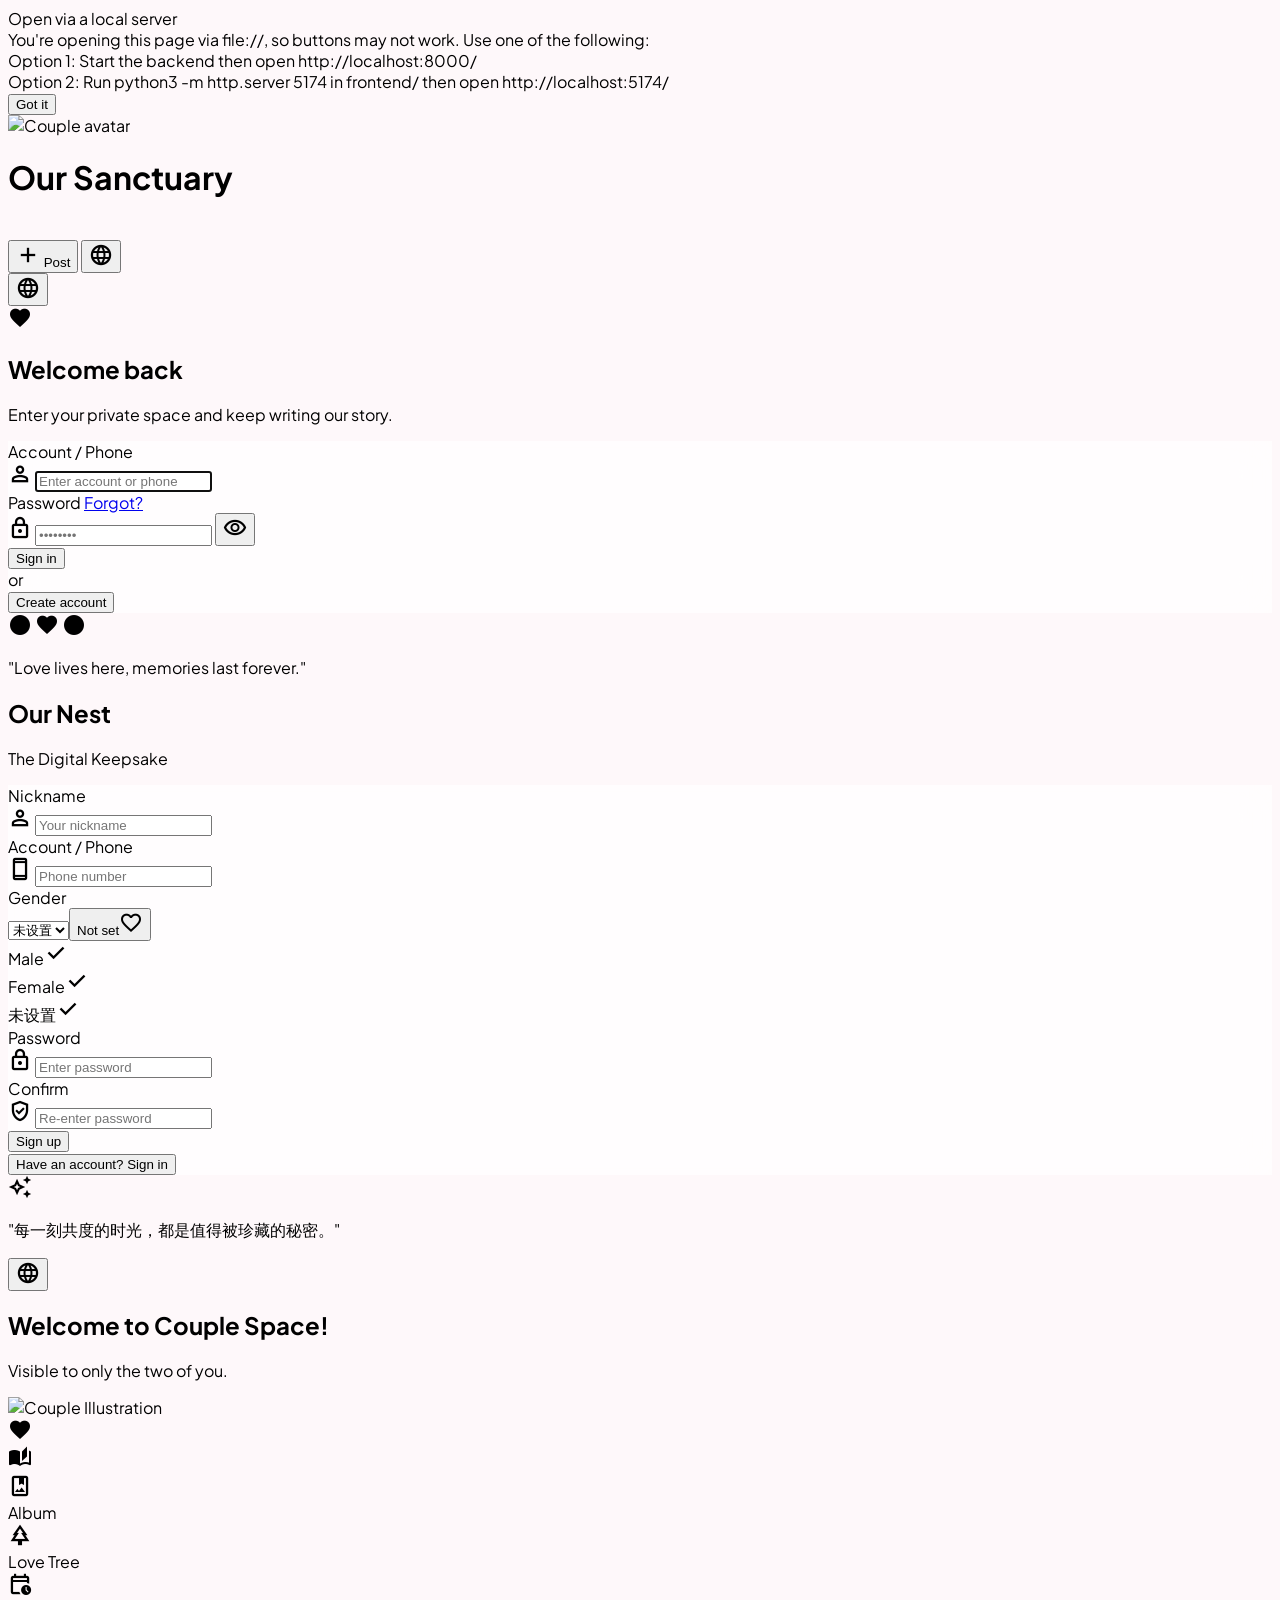
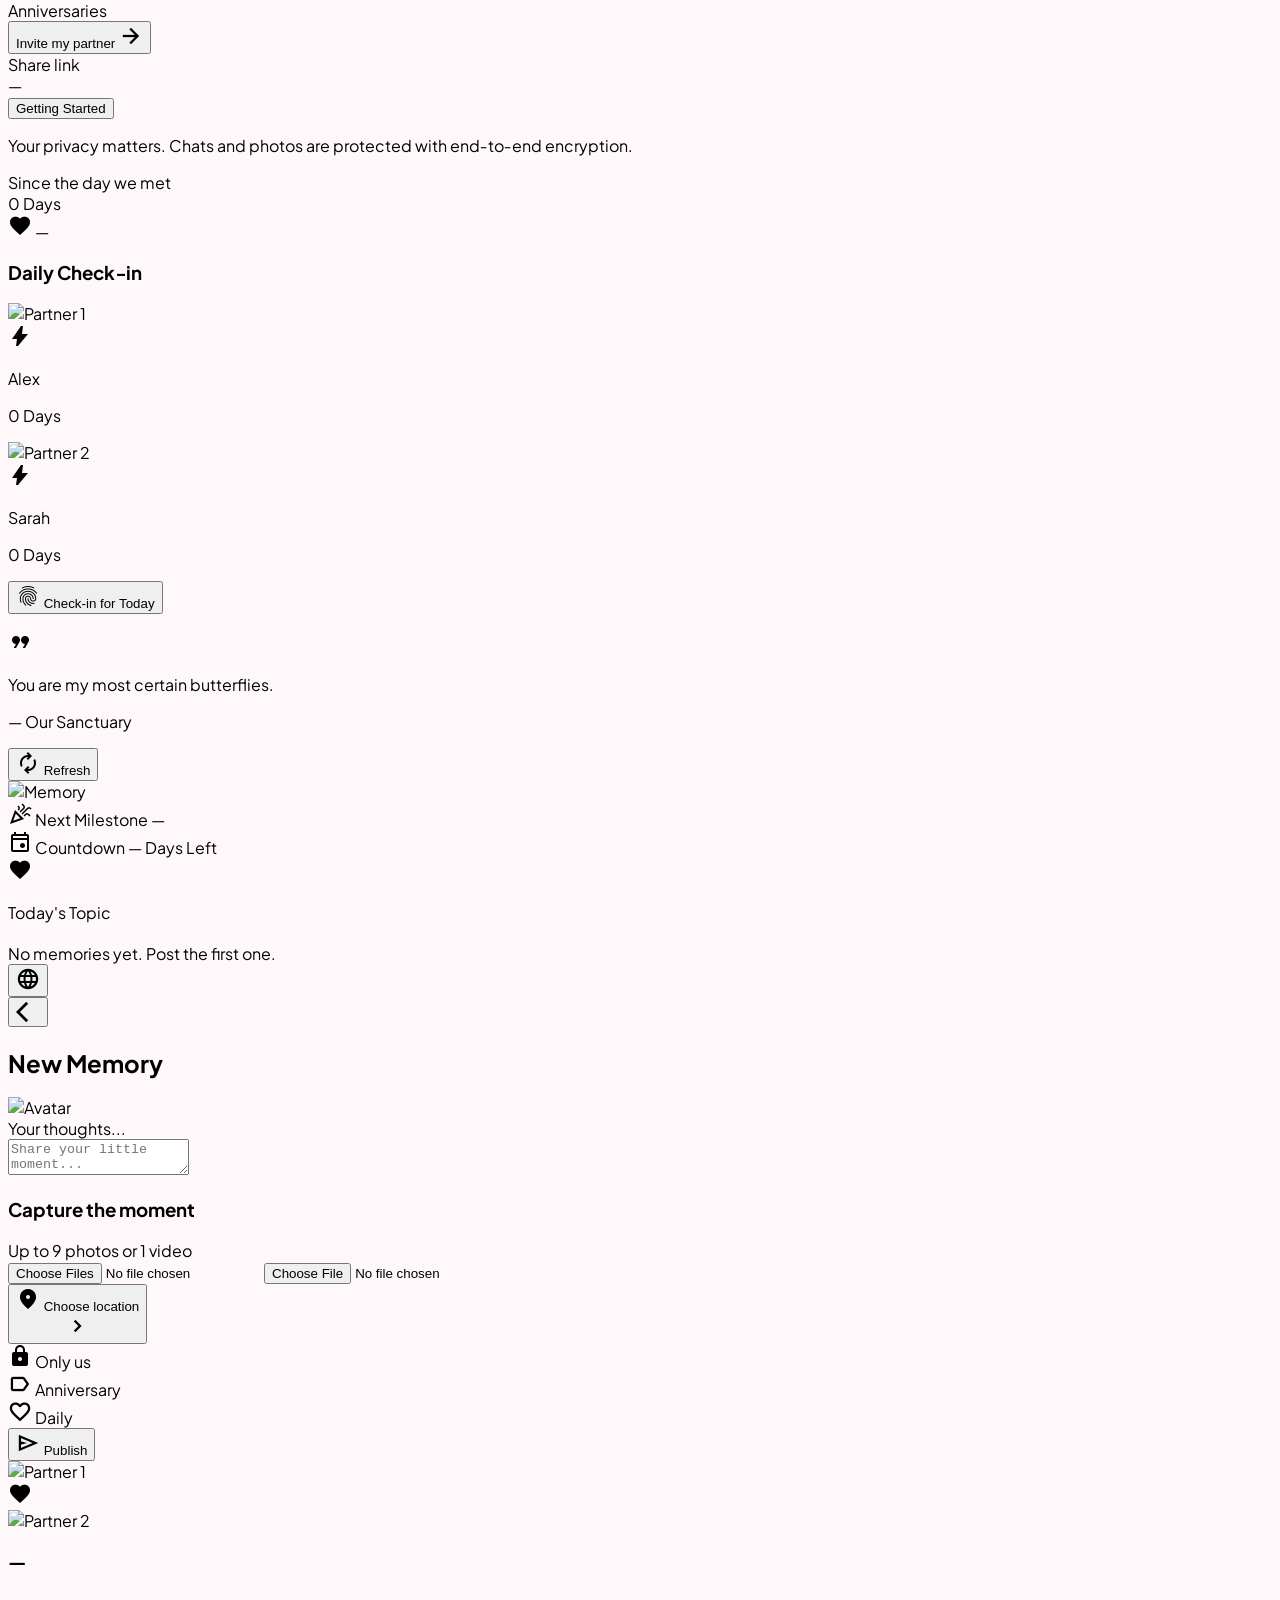
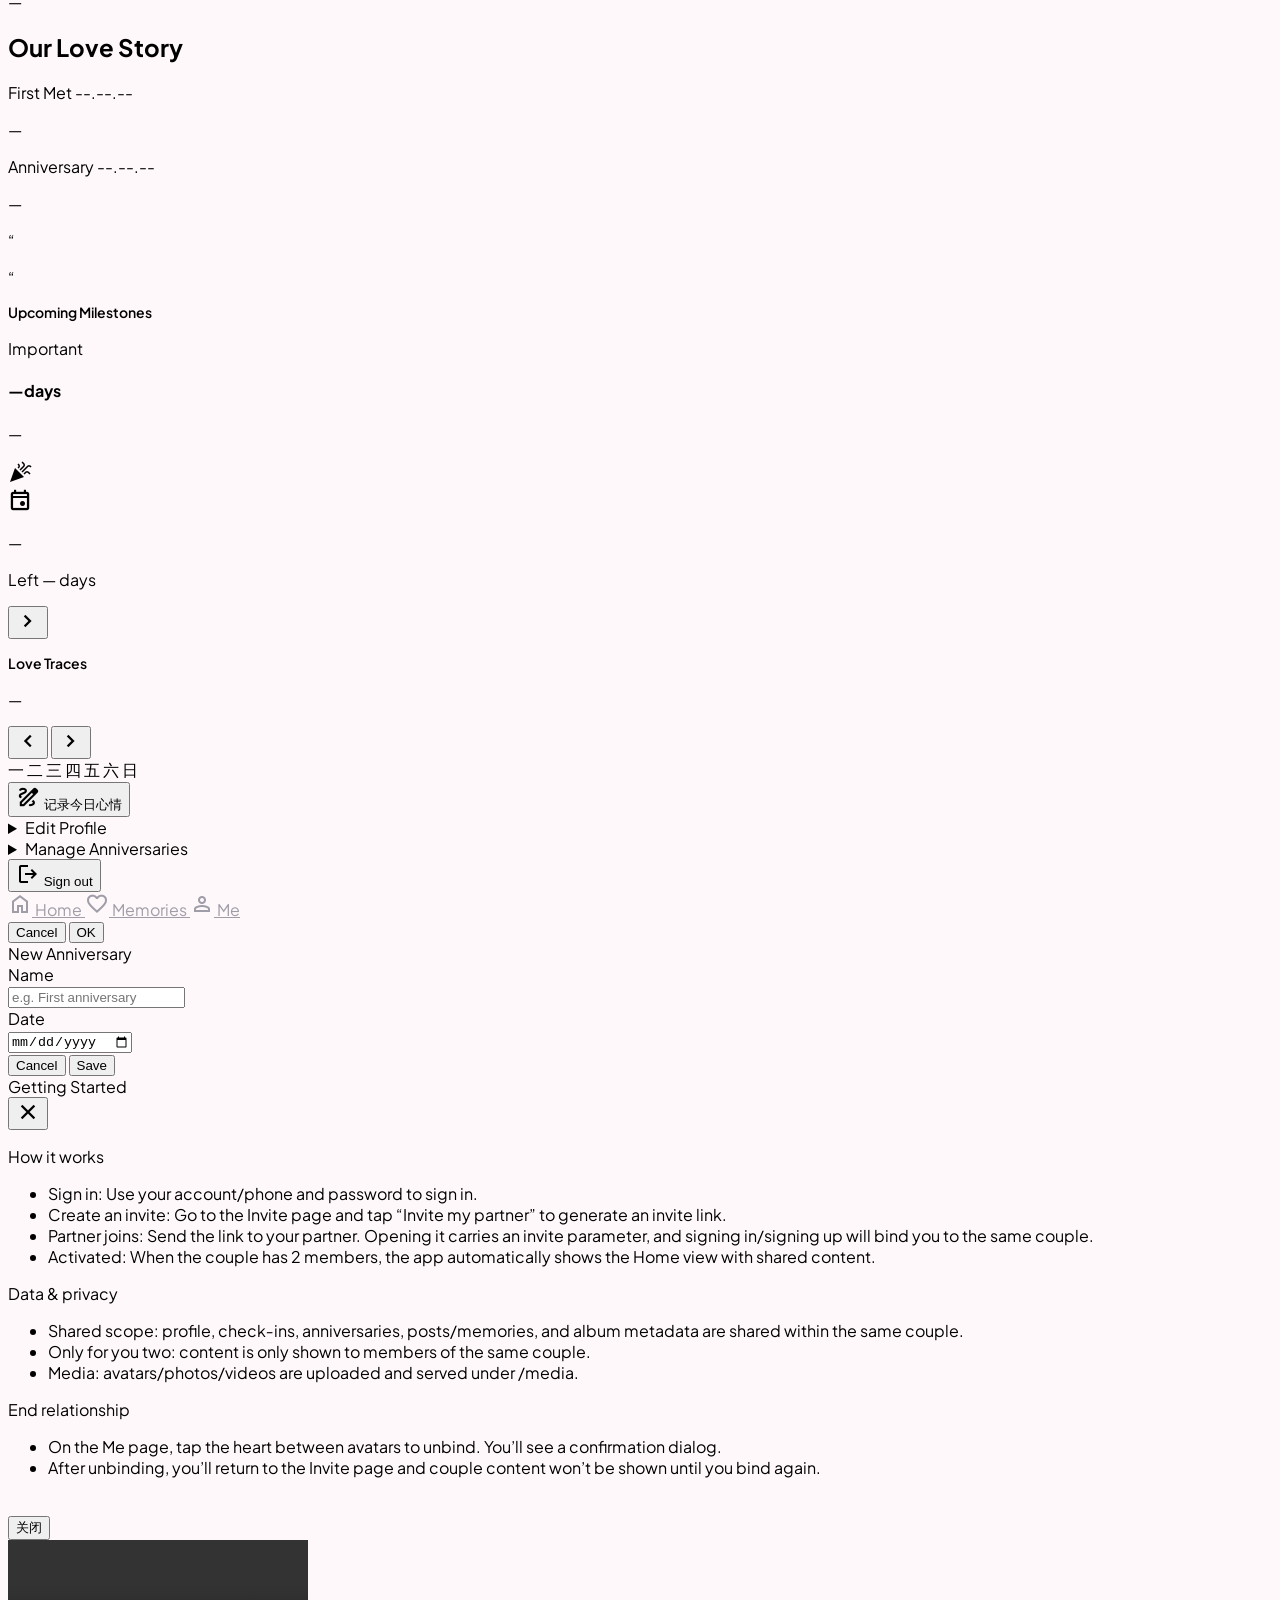
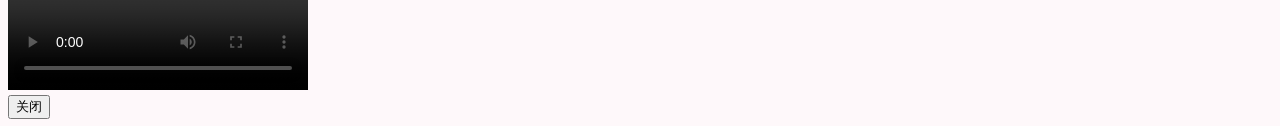
==== commit 0addb0b4: "fix" ====
--- a/frontend/index.html
+++ b/frontend/index.html
@@ -404,7 +404,7 @@
             </div>
 
             <div class="mt-10 flex flex-col items-center gap-4">
-              <button id="inviteGuideTitle" class="text-secondary text-sm font-semibold underline underline-offset-4 opacity-70 hover:opacity-100" type="button">开通说明</button>
+              <button id="inviteGuideTitle" class="text-secondary text-sm font-semibold underline underline-offset-4 opacity-70 hover:opacity-100" type="button" onclick="document.getElementById('guideModalRoot') && document.getElementById('guideModalRoot').classList.remove('hidden')">开通说明</button>
               <p id="inviteGuideBody" class="text-[10px] text-outline-variant font-medium text-center px-12 leading-relaxed">
                 您的隐私对我们至关重要。所有对话和照片均经过端到端加密保护。
               </p>
@@ -606,7 +606,7 @@
               <div class="w-28 h-28 rounded-xl overflow-hidden shadow-xl rotate-[-3deg] border-4 border-surface-container-lowest bg-primary-container">
                 <img id="meAvatarYourImg" class="w-full h-full object-cover" alt="Partner 1" />
               </div>
-              <div class="z-10 bg-primary-container text-on-primary-container p-3 rounded-full shadow-lg">
+              <div id="breakupBtn" class="z-10 bg-primary-container text-on-primary-container p-3 rounded-full shadow-lg cursor-pointer active:scale-95 transition-all duration-200" role="button" tabindex="0">
                 <span class="material-symbols-outlined" style="font-variation-settings: 'FILL' 1;">favorite</span>
               </div>
               <div class="w-28 h-28 rounded-xl overflow-hidden shadow-xl rotate-[3deg] border-4 border-surface-container-lowest bg-tertiary-container">
@@ -858,7 +858,7 @@
         </section>
       </main>
 
-      <nav class="fixed bottom-0 left-0 w-full flex justify-around items-center px-4 pb-8 pt-4 bg-[#fef8fa]/70 backdrop-blur-xl z-50 rounded-t-[3rem] shadow-[0px_-8px_24px_rgba(120,85,94,0.06)]">
+      <nav id="bottomNav" class="fixed bottom-0 left-0 w-full flex justify-around items-center px-4 pb-8 pt-4 bg-[#fef8fa]/70 backdrop-blur-xl z-50 rounded-t-[3rem] shadow-[0px_-8px_24px_rgba(120,85,94,0.06)]">
         <a href="#home" id="tab-home" class="tab flex flex-col items-center justify-center rounded-full px-6 py-2 transition-all hover:scale-105 active:scale-90 duration-300">
           <span class="material-symbols-outlined" style="font-variation-settings: 'FILL' 0;">home</span>
           <span class="font-label text-[10px] uppercase tracking-widest font-bold mt-1">Home</span>
@@ -920,6 +920,21 @@
         </div>
       </div>
 
+      <div id="guideModalRoot" class="fixed inset-0 z-[60] hidden">
+        <div class="absolute inset-0 bg-black/40" onclick="document.getElementById('guideModalRoot') && document.getElementById('guideModalRoot').classList.add('hidden')"></div>
+        <div class="absolute inset-0 flex items-end justify-center p-4">
+          <div class="w-full max-w-md rounded-xl bg-surface/95 border border-outline-variant/30 shadow-[0px_12px_32px_rgba(120,85,94,0.10)] backdrop-blur-xl p-4">
+            <div class="flex items-center justify-between gap-3">
+              <div id="guideModalTitle" class="font-headline font-bold text-primary">开通说明</div>
+              <button id="guideModalClose" class="w-10 h-10 rounded-full bg-surface-container-lowest border border-outline-variant/25 text-primary active:scale-95 transition-all duration-200 flex items-center justify-center" type="button" aria-label="Close" onclick="document.getElementById('guideModalRoot') && document.getElementById('guideModalRoot').classList.add('hidden')">
+                <span class="material-symbols-outlined text-[18px]">close</span>
+              </button>
+            </div>
+            <div id="guideModalBody" class="mt-4 text-sm text-secondary/90 leading-relaxed space-y-3"></div>
+          </div>
+        </div>
+      </div>
+
       <div id="viewerRoot" class="fixed inset-0 z-[60] hidden">
         <div class="absolute inset-0 bg-black/80"></div>
         <div class="absolute inset-0 flex items-center justify-center p-4">
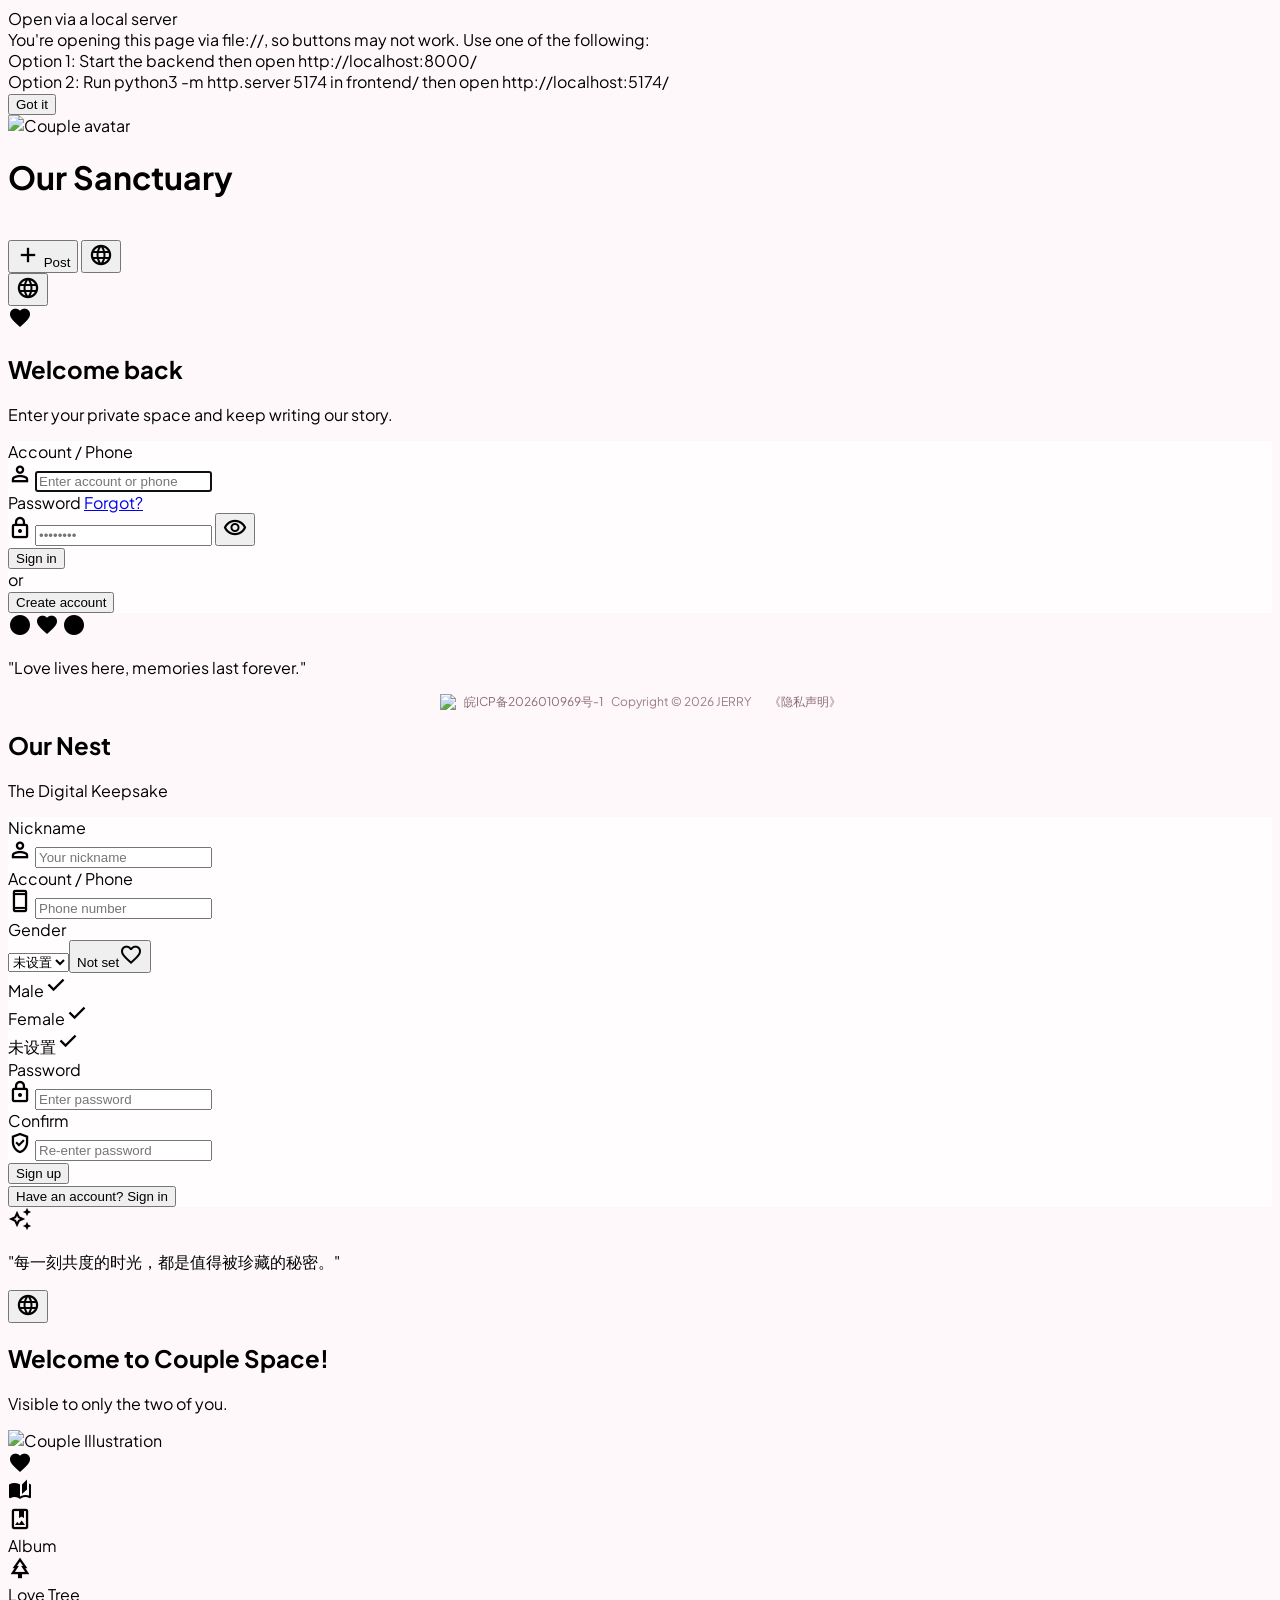
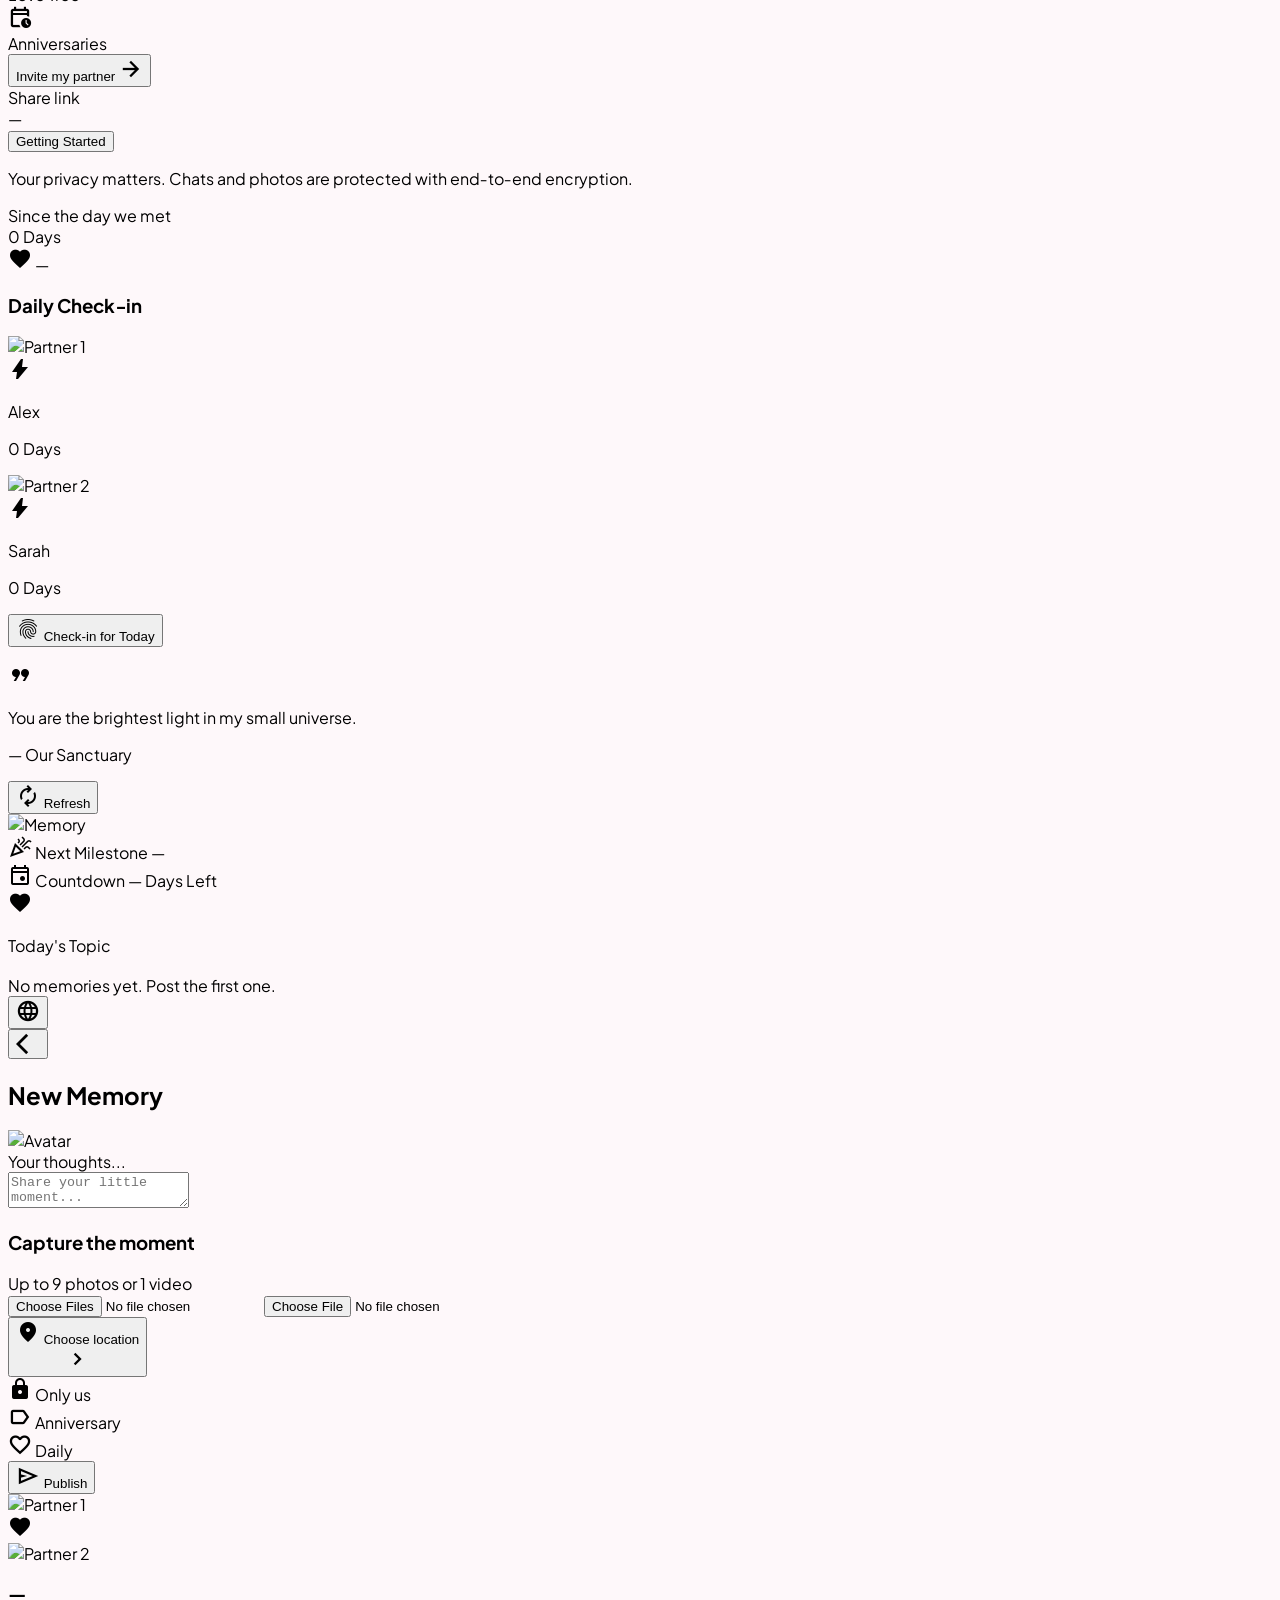
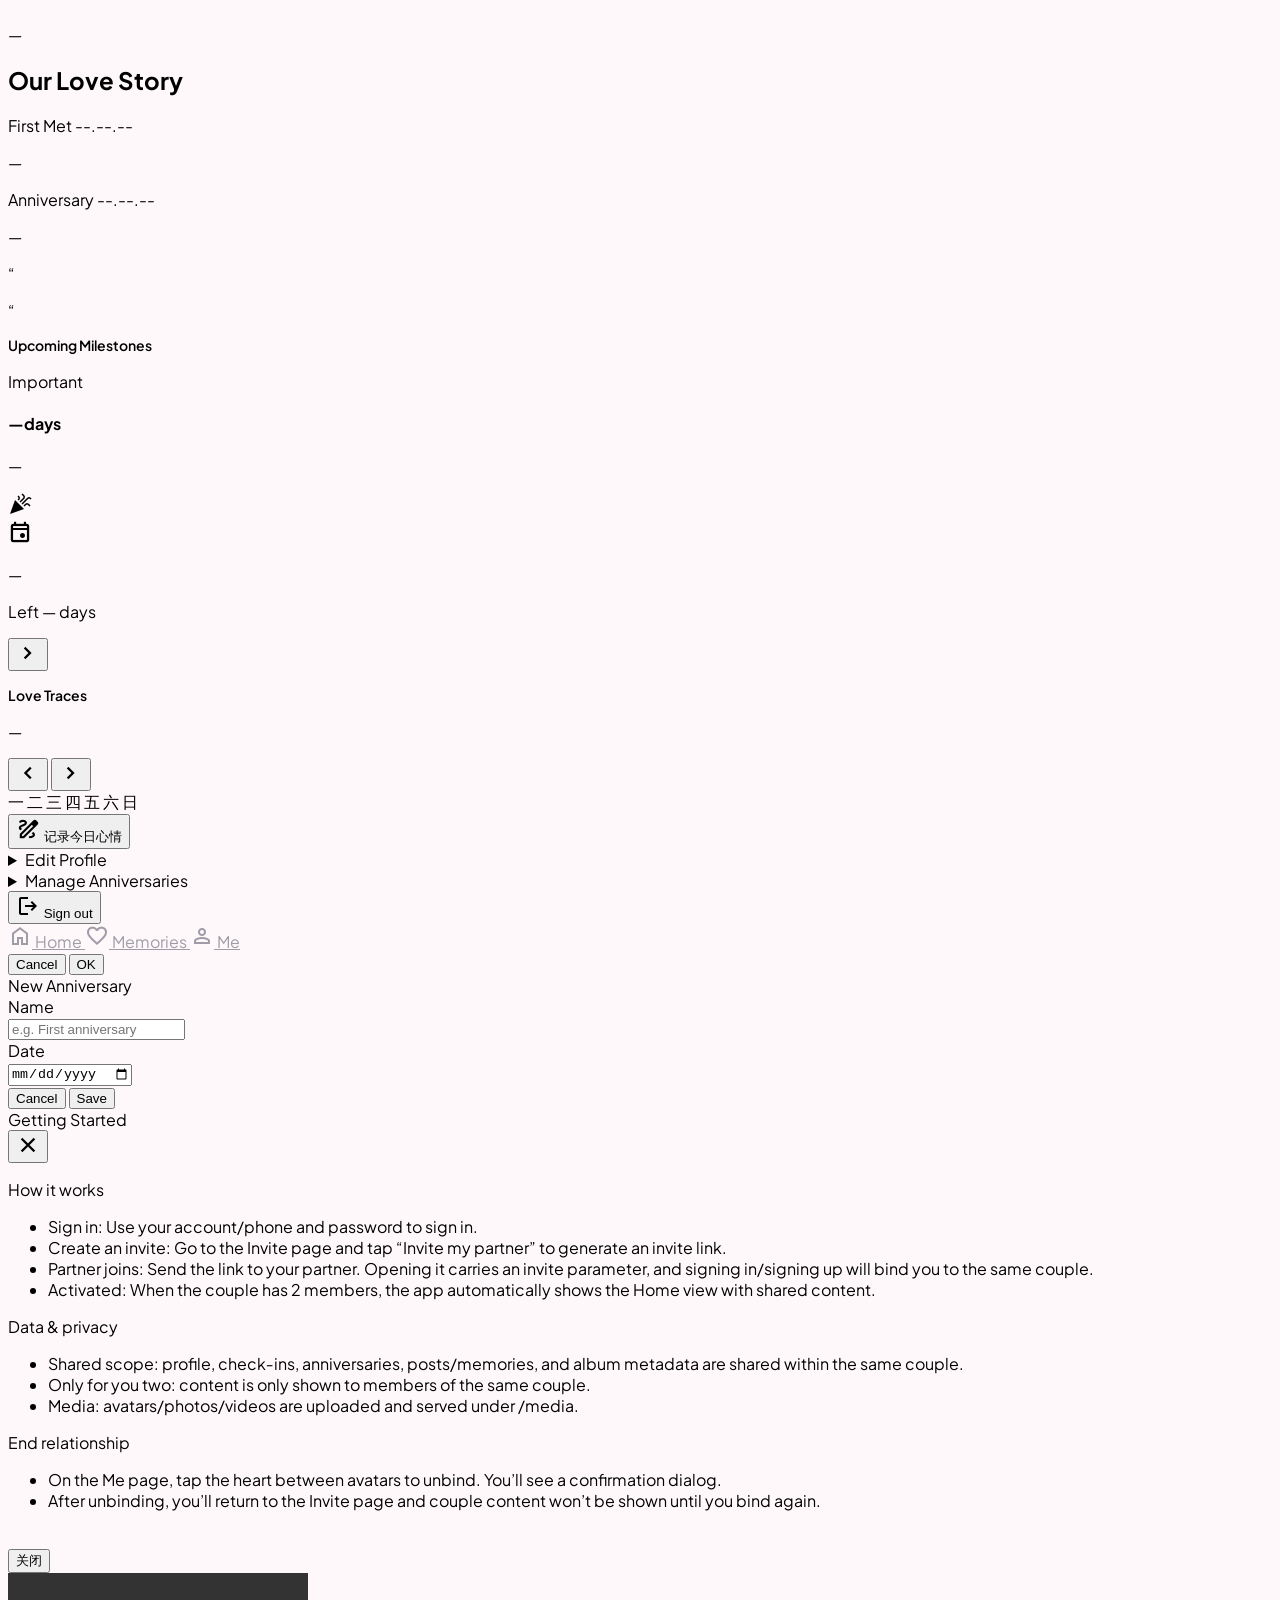
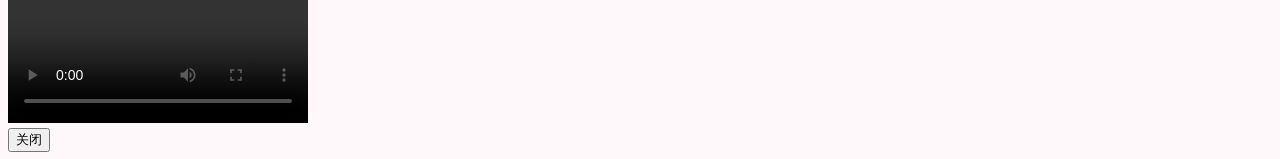
==== commit fb7e8e95: "fix" ====
--- a/frontend/index.html
+++ b/frontend/index.html
@@ -228,6 +228,14 @@
                   <span class="material-symbols-outlined text-xs" style="font-variation-settings: 'FILL' 1;">circle</span>
                 </div>
                 <p class="font-headline italic text-on-surface-variant/80 text-sm">“爱在此间，回忆永恒。”</p>
+                <div class="newfooter-bottom">
+                  <div class="dp_flex_center">
+                    <img src="/imagesV3/huizhang.png" class="image10" alt="备案徽章" />
+                    <a href="https://beian.miit.gov.cn/" target="_blank" rel="noopener noreferrer">皖ICP备2026010969号-1</a>
+                    <span>Copyright © 2026 JERRY</span>
+                    <a href="./privateStatement.html?v=1" target="_blank" rel="noopener noreferrer" style="margin-left:10px">《隐私声明》</a>
+                  </div>
+                </div>
               </footer>
             </div>
 
--- a/frontend/css/styles.css
+++ b/frontend/css/styles.css
@@ -85,3 +85,35 @@
     opacity: 1;
   }
 }
+
+.newfooter-bottom {
+  margin-top: 0.75rem;
+  font-size: 12px;
+  line-height: 1.4;
+  color: rgba(120, 85, 94, 0.75);
+}
+
+.dp_flex_center {
+  display: flex;
+  align-items: center;
+  justify-content: center;
+  flex-wrap: wrap;
+  gap: 0.5rem;
+}
+
+.newfooter-bottom a {
+  color: rgba(120, 85, 94, 0.85);
+  text-decoration: none;
+}
+
+.newfooter-bottom a:hover {
+  text-decoration: underline;
+  text-underline-offset: 3px;
+}
+
+.image10 {
+  width: 16px;
+  height: 16px;
+  object-fit: contain;
+  flex: 0 0 auto;
+}
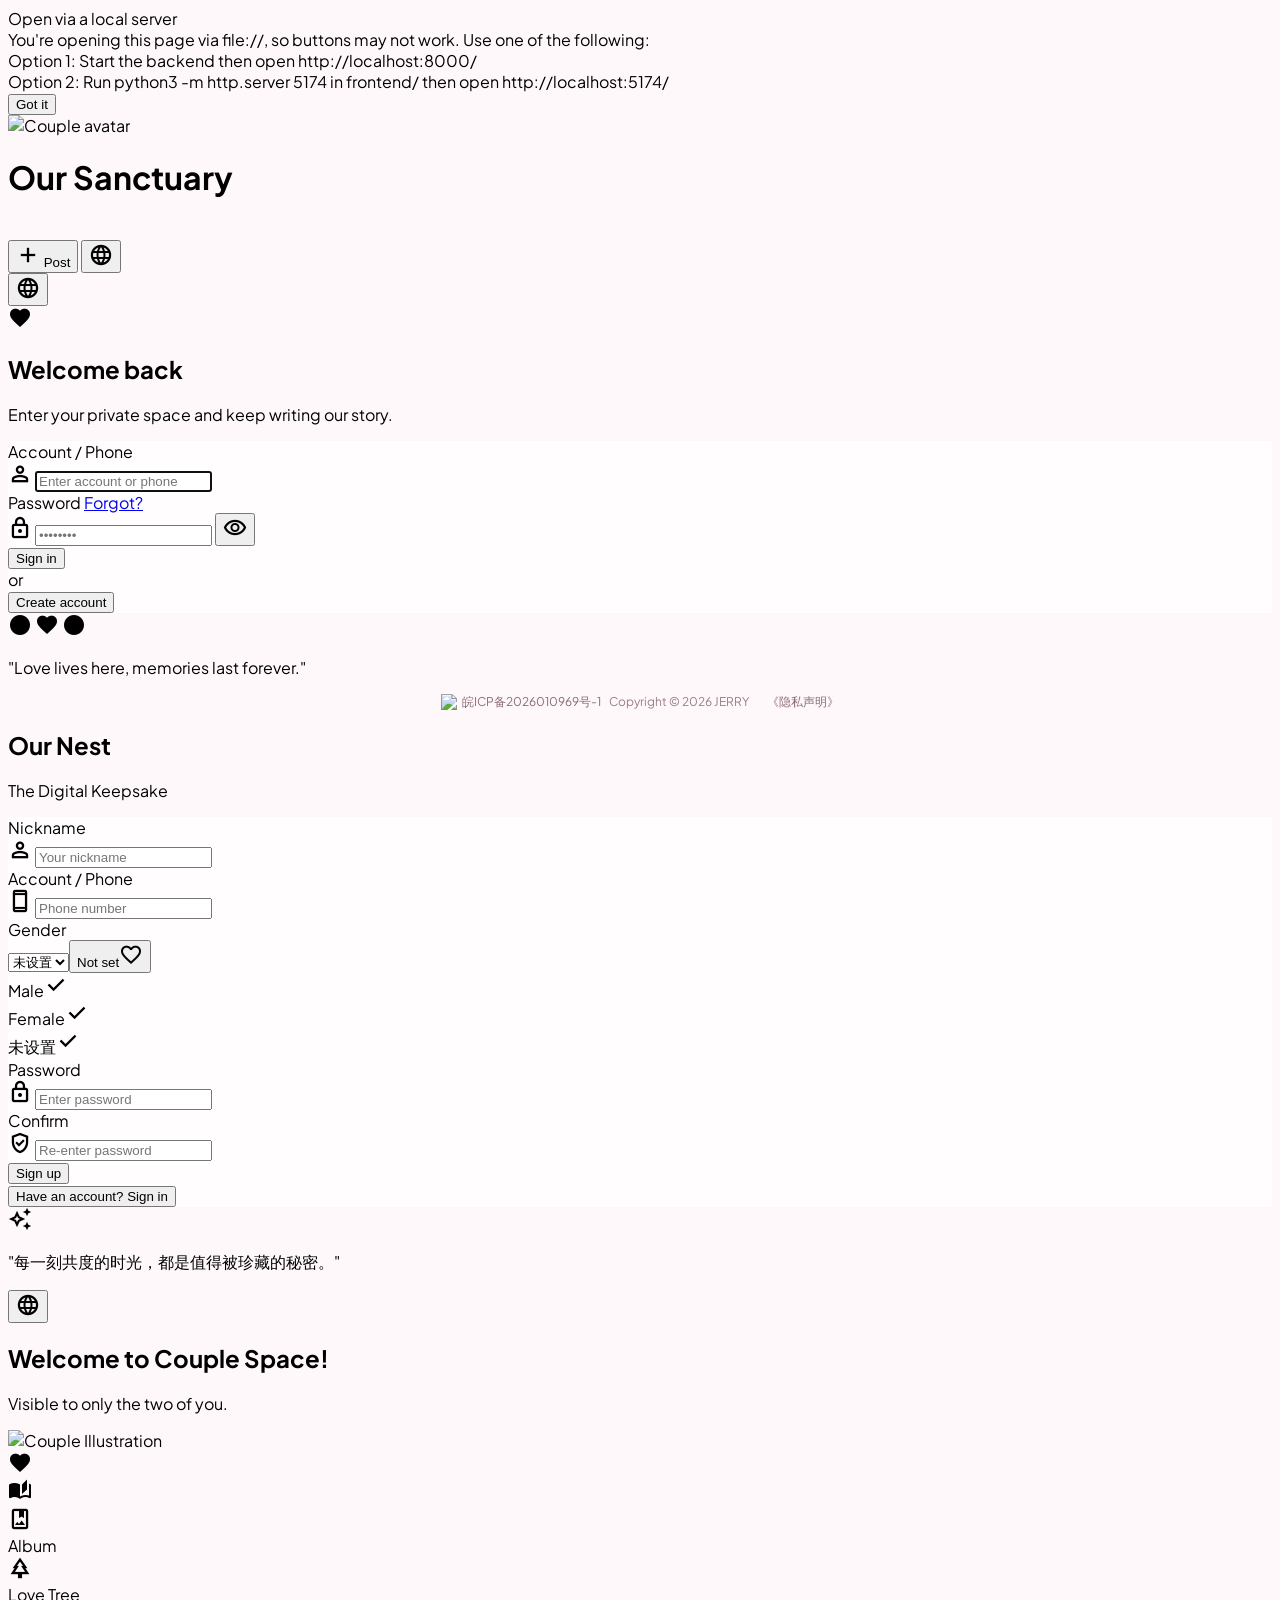
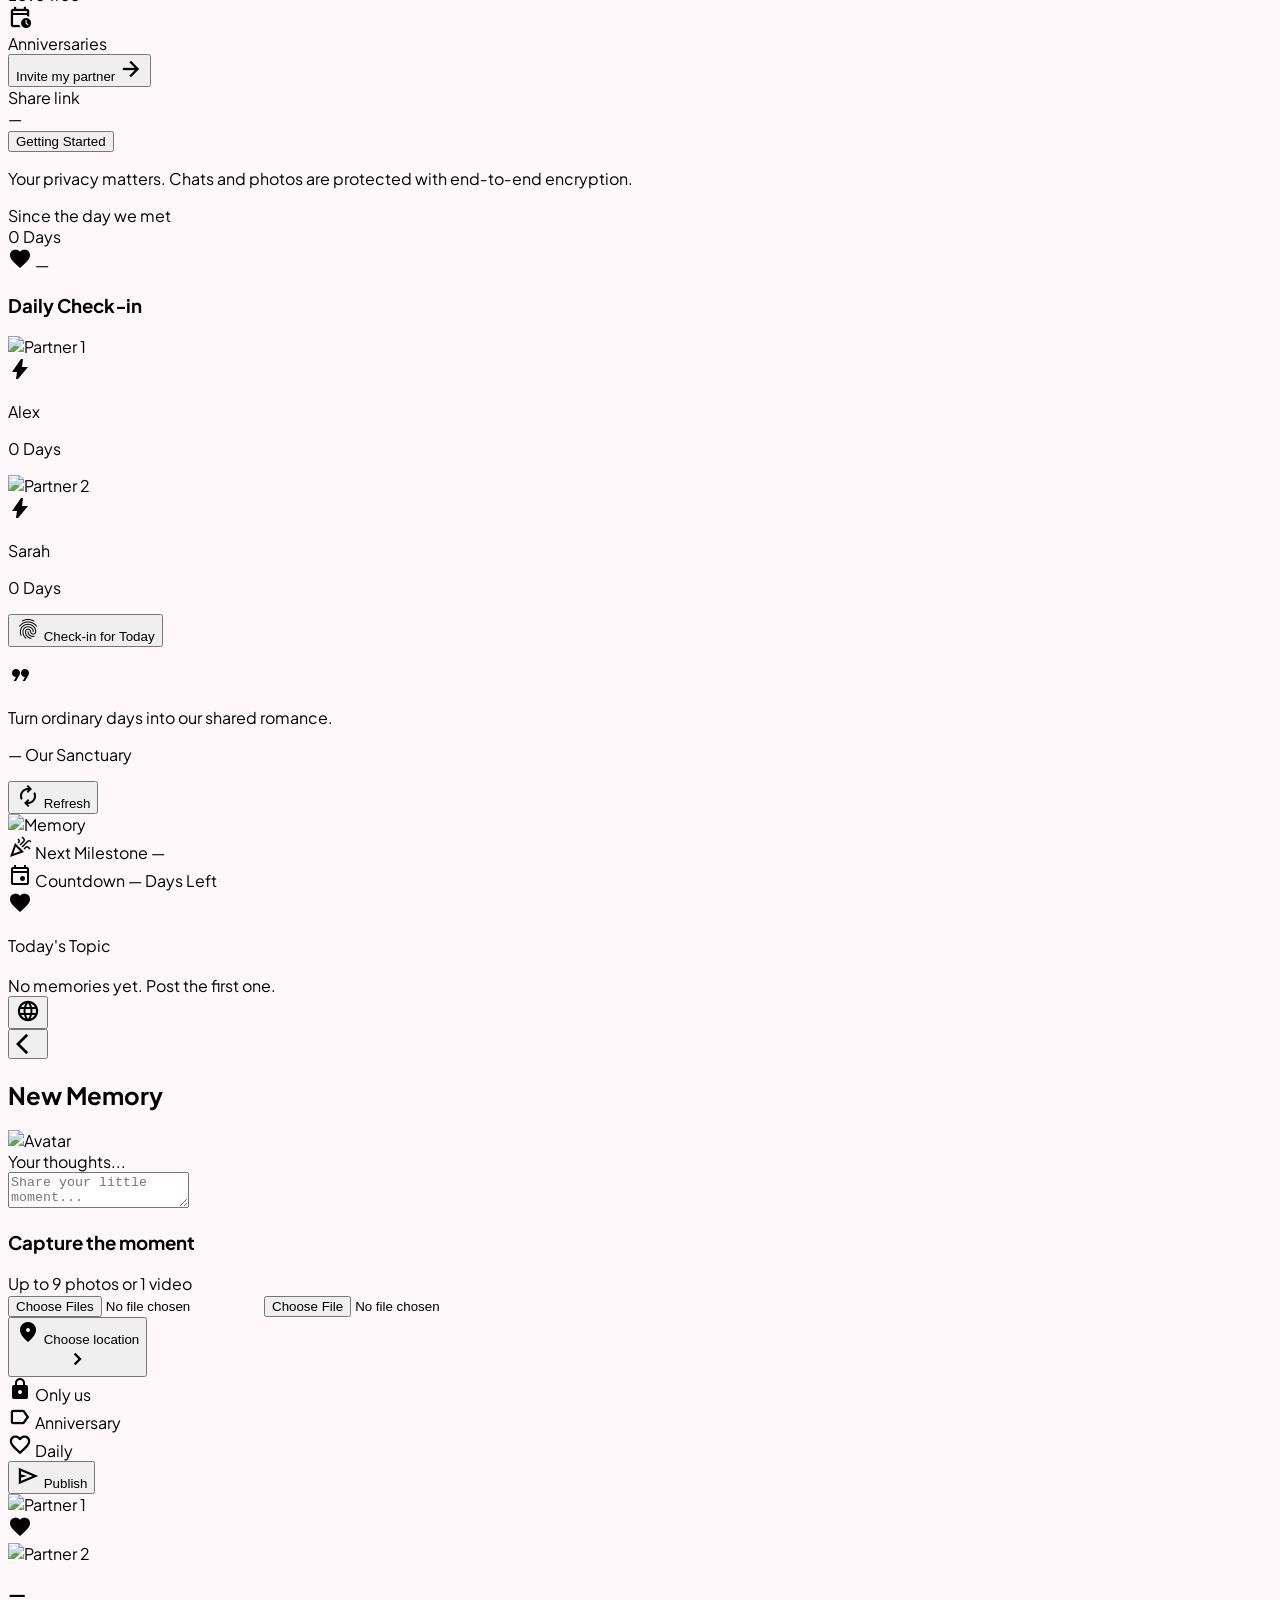
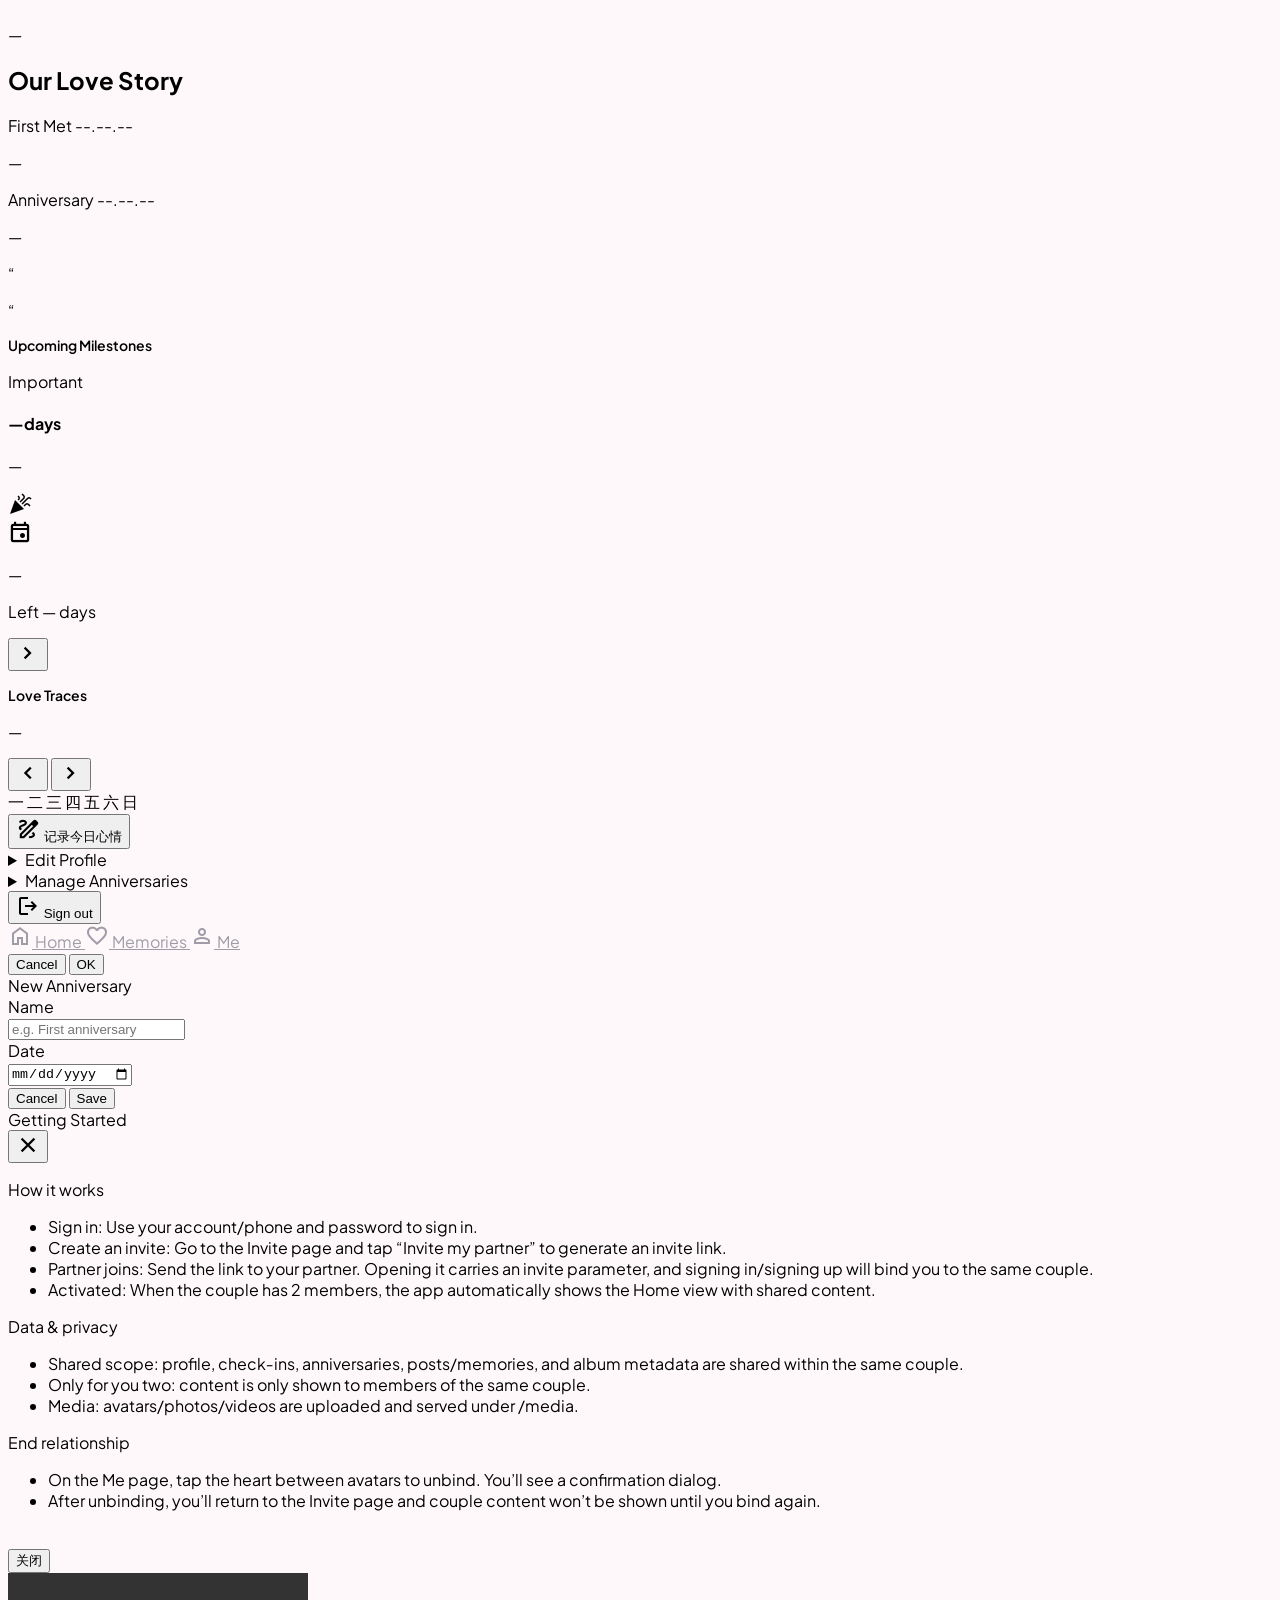
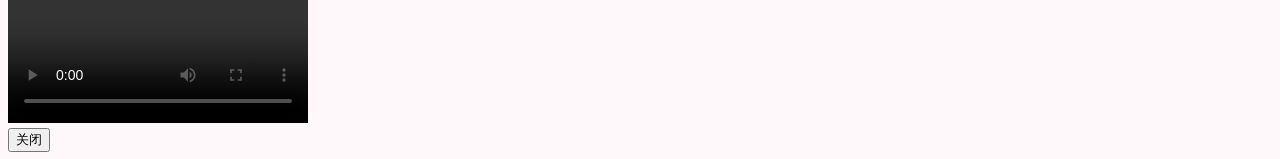
==== commit e1dec4f6: "fix1" ====
--- a/frontend/index.html
+++ b/frontend/index.html
@@ -230,8 +230,10 @@
                 <p class="font-headline italic text-on-surface-variant/80 text-sm">“爱在此间，回忆永恒。”</p>
                 <div class="newfooter-bottom">
                   <div class="dp_flex_center">
-                    <img src="/imagesV3/huizhang.png" class="image10" alt="备案徽章" />
-                    <a href="https://beian.miit.gov.cn/" target="_blank" rel="noopener noreferrer">皖ICP备2026010969号-1</a>
+                    <a class="beian-link" href="https://beian.miit.gov.cn/" target="_blank" rel="noopener noreferrer">
+                      <img src="/imagesV3/huizhang.png" class="image10" alt="备案徽章" />
+                      <span>皖ICP备2026010969号-1</span>
+                    </a>
                     <span>Copyright © 2026 JERRY</span>
                     <a href="./privateStatement.html?v=1" target="_blank" rel="noopener noreferrer" style="margin-left:10px">《隐私声明》</a>
                   </div>
--- a/frontend/css/styles.css
+++ b/frontend/css/styles.css
@@ -101,6 +101,21 @@
   gap: 0.5rem;
 }
 
+.newfooter-bottom .beian-link {
+  display: inline-flex;
+  align-items: center;
+  gap: 0.35rem;
+  white-space: nowrap;
+}
+
+.newfooter-bottom .beian-link .image10 {
+  display: block;
+}
+
+.newfooter-bottom span {
+  white-space: nowrap;
+}
+
 .newfooter-bottom a {
   color: rgba(120, 85, 94, 0.85);
   text-decoration: none;
